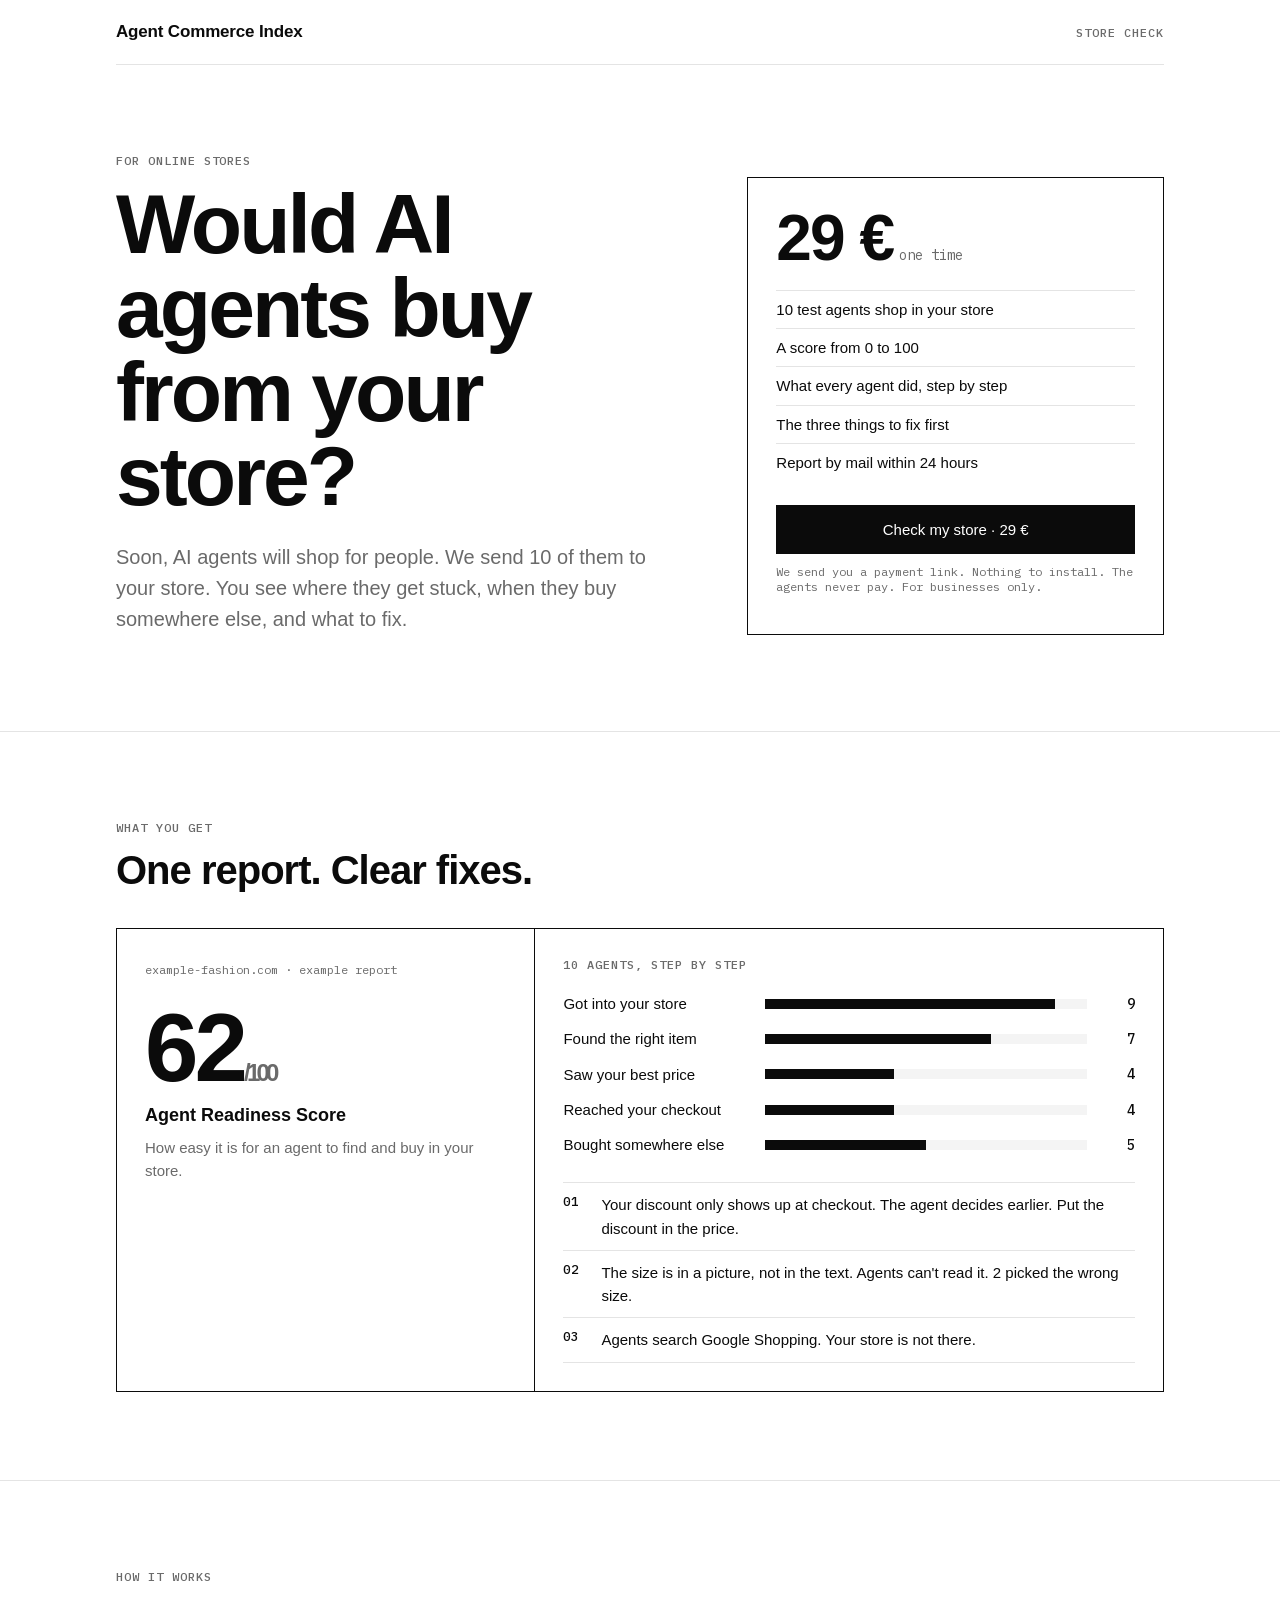
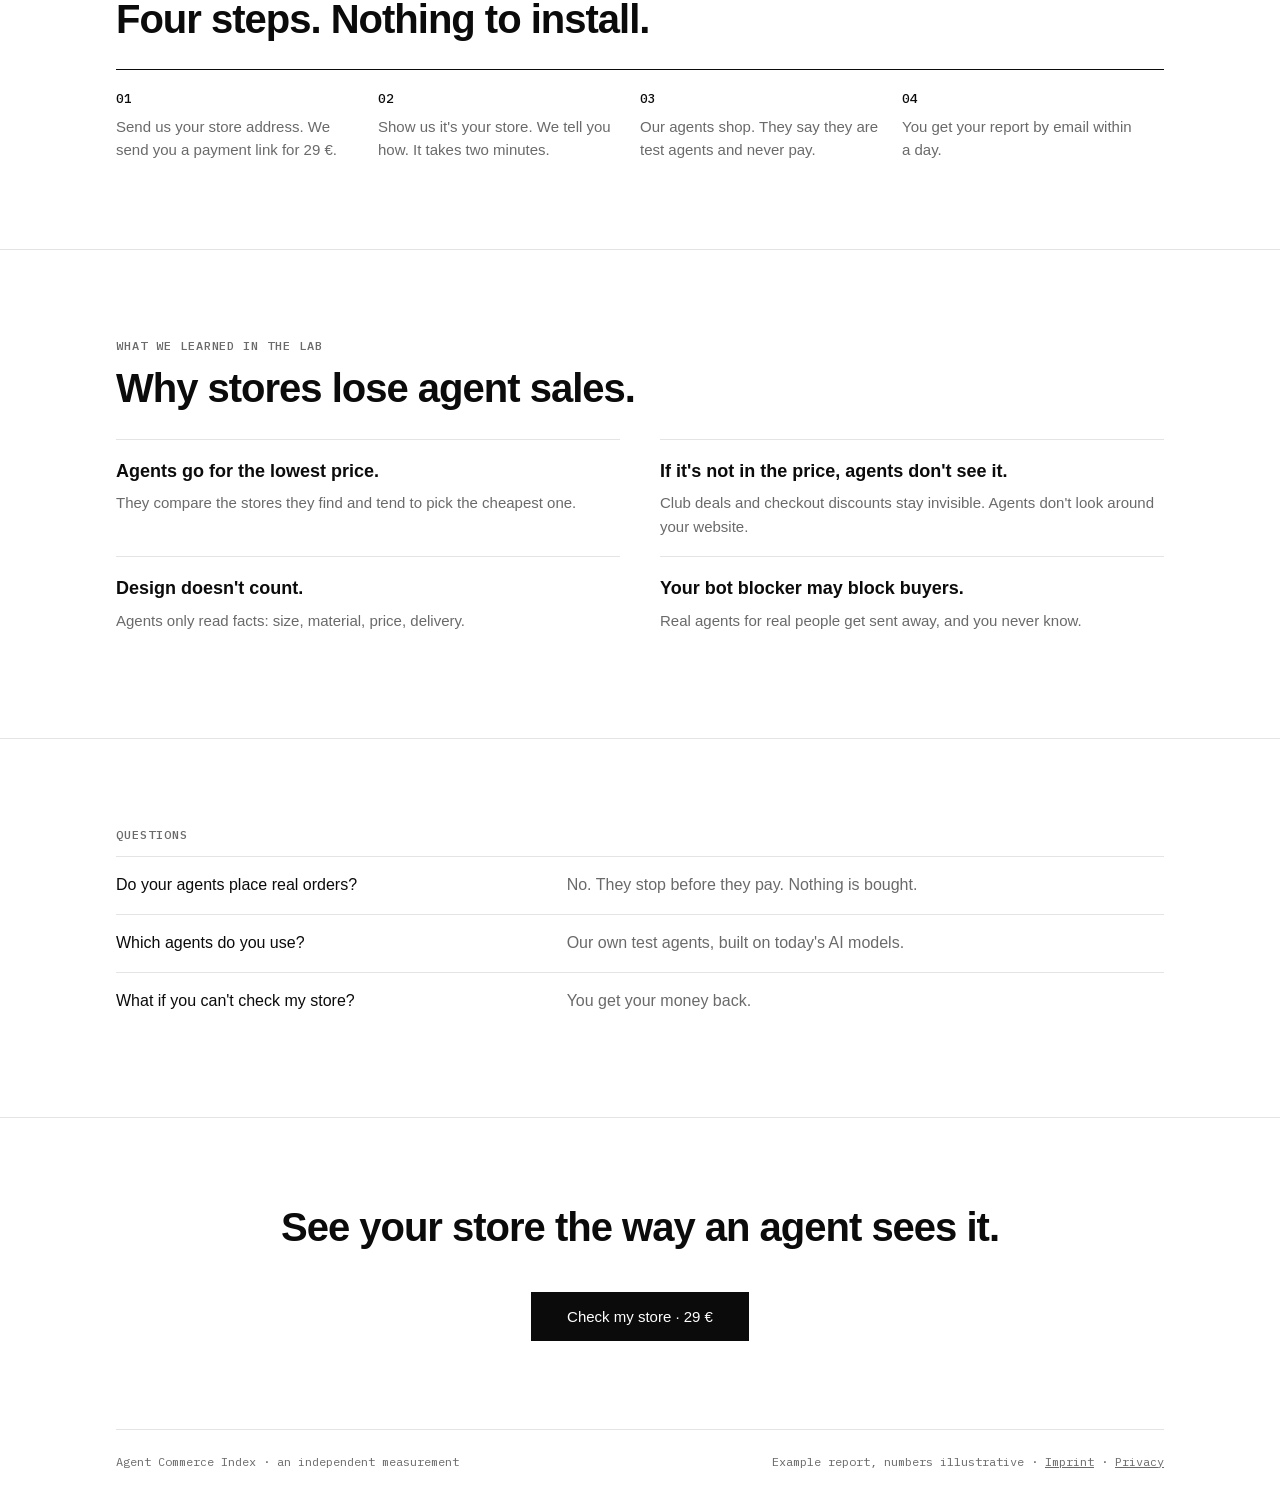
==== index.html @ 811d7307 "Store check landing page Co-Authored-By: Claude Opus 5.5 <noreply@anthropic.com>" ====
<!DOCTYPE html>
<html lang="en">
<head>
<meta charset="utf-8">
<meta name="viewport" content="width=device-width,initial-scale=1">
<title>Agent Commerce Index · Store check</title>
<style>
@font-face{font-family:"IBM Plex Mono";font-style:normal;font-weight:400;font-display:swap;src:url(fonts/ibm-plex-mono-400.woff2) format("woff2")}
@font-face{font-family:"IBM Plex Mono";font-style:normal;font-weight:500;font-display:swap;src:url(fonts/ibm-plex-mono-500.woff2) format("woff2")}
:root{--ink:#0B0B0B;--paper:#FFFFFF;--muted:#6A6A6A;--line:#E4E4E4;--soft:#F4F4F4;--sans:"Helvetica Neue",Helvetica,Arial,sans-serif;--mono:"IBM Plex Mono",ui-monospace,Menlo,monospace}
@media (prefers-color-scheme:dark){:root:not([data-theme="light"]){--ink:#F2F2F2;--paper:#0B0B0B;--muted:#9A9A9A;--line:#262626;--soft:#151515}}
:root[data-theme="dark"]{--ink:#F2F2F2;--paper:#0B0B0B;--muted:#9A9A9A;--line:#262626;--soft:#151515}
*{box-sizing:border-box}
body{margin:0;background:var(--paper);color:var(--ink);font:16px/1.55 var(--sans);-webkit-font-smoothing:antialiased}
a{color:inherit}
.wrap{max-width:1080px;margin:0 auto;padding:0 16px}
header{display:flex;justify-content:space-between;align-items:center;padding:22px 0;border-bottom:1px solid var(--line)}
.logo{font:700 17px var(--sans);letter-spacing:-.01em;text-decoration:none}
.logo span{font:400 12px var(--mono);color:var(--muted);margin-left:8px}
.label{font:500 12px var(--mono);text-transform:uppercase;letter-spacing:.08em;color:var(--muted);margin:0 0 14px}
h1{font:700 clamp(44px,7vw,84px)/1 var(--sans);letter-spacing:-.035em;margin:0 0 24px;max-width:880px}
h2{font:700 clamp(28px,4vw,40px)/1.08 var(--sans);letter-spacing:-.025em;margin:0 0 18px}
.hero{display:grid;grid-template-columns:1.4fr 1fr;gap:48px;padding:88px 0 96px;align-items:end}
.hero p.sub{font-size:20px;color:var(--muted);margin:0;max-width:560px}
.buy{border:1px solid var(--ink);padding:28px}
.buy .price{font:700 64px/1 var(--sans);letter-spacing:-.03em}
.buy .price small{font:400 14px var(--mono);color:var(--muted);letter-spacing:0;margin-left:6px}
.buy ul{list-style:none;padding:0;margin:20px 0 24px;font-size:15px}
.buy li{padding:7px 0;border-top:1px solid var(--line)}
.btn{display:block;text-align:center;background:var(--ink);color:var(--paper);padding:16px 20px;font:500 15px var(--sans);text-decoration:none}
.btn:hover{opacity:.85}
.fine{font:12px var(--mono);color:var(--muted);margin-top:10px}
section{padding:88px 0;border-top:1px solid var(--line)}
.report{display:grid;grid-template-columns:1fr 1.5fr;border:1px solid var(--ink);margin-top:36px}
.score{padding:28px;border-right:1px solid var(--ink)}
.score .u{font:12px var(--mono);color:var(--muted)}
.score .v{font:700 96px/1 var(--sans);letter-spacing:-.04em;margin:18px 0 6px}
.score .v small{font-size:24px;color:var(--muted)}
.score h3{margin:0 0 6px;font-size:18px}
.score p{margin:0;color:var(--muted);font-size:15px}
.funnel{padding:28px}
.funnel h4{font:500 12px var(--mono);text-transform:uppercase;letter-spacing:.08em;margin:0 0 14px;color:var(--muted)}
.fr{display:grid;grid-template-columns:190px 1fr 36px;gap:12px;align-items:center;padding:6px 0;font-size:15px}
.bar{height:10px;background:var(--soft)}
.bar i{display:block;height:100%;background:var(--ink)}
.fr .n{font:500 14px var(--mono);text-align:right}
.fixes{margin-top:20px;border-top:1px solid var(--line)}
.fixes div{display:grid;grid-template-columns:30px 1fr;gap:8px;padding:10px 0;border-bottom:1px solid var(--line);font-size:15px}
.fixes b{font:500 13px var(--mono)}
.steps{display:grid;grid-template-columns:repeat(4,1fr);gap:0;border-top:1px solid var(--ink);margin-top:28px}
.steps div{padding:20px 20px 0 0}
.steps b{font:500 13px var(--mono);display:block;margin-bottom:8px}
.steps p{margin:0;color:var(--muted);font-size:15px}
.learn{display:grid;grid-template-columns:1fr 1fr;gap:0 40px;margin-top:28px}
.learn div{border-top:1px solid var(--line);padding:18px 0}
.learn h3{margin:0 0 6px;font-size:18px}
.learn p{margin:0;color:var(--muted);font-size:15px}
.faq div{border-top:1px solid var(--line);padding:16px 0;display:grid;grid-template-columns:1fr 1.4fr;gap:24px}
.faq b{font-weight:500}
.faq span{color:var(--muted)}
.end{text-align:center}
.end .btn{display:inline-block;margin-top:24px;padding:16px 36px}
footer{border-top:1px solid var(--line);padding:24px 0 40px;font:12px var(--mono);color:var(--muted);display:flex;justify-content:space-between;flex-wrap:wrap;gap:12px}
@media (max-width:860px){
  .hero,.report,.learn,.faq div{grid-template-columns:1fr}
  .steps{grid-template-columns:1fr 1fr}
  .score{border-right:0;border-bottom:1px solid var(--ink)}
  .fr{grid-template-columns:120px 1fr 32px}
  .hero{padding:56px 0 64px}section{padding:64px 0}
}
</style>
</head>
<body>
<div class="wrap">
<header><a class="logo" href="#">Agent Commerce Index</a><span class="label" style="margin:0">Store check</span></header>

<div class="hero">
  <div>
    <p class="label">For online stores</p>
    <h1>Would AI agents buy from your store?</h1>
    <p class="sub">Soon, AI agents will shop for people. We send 10 of them to your store. You see where they get stuck, when they buy somewhere else, and what to fix.</p>
  </div>
  <div class="buy">
    <div class="price">29 €<small>one time</small></div>
    <ul>
      <li>10 test agents shop in your store</li>
      <li>A score from 0 to 100</li>
      <li>What every agent did, step by step</li>
      <li>The three things to fix first</li>
      <li>Report by mail within 24 hours</li>
    </ul>
    <a class="btn" href="mailto:hello@agentcommerceindex.com?subject=Store%20check%2029%20EUR&amp;body=Store%20URL%3A%20">Check my store · 29 €</a>
    <p class="fine">We send you a payment link. Nothing to install. The agents never pay. For businesses only.</p>
  </div>
</div>
</div>

<section>
<div class="wrap">
  <p class="label">What you get</p>
  <h2>One report. Clear fixes.</h2>
  <div class="report">
    <div class="score">
      <span class="u">example-fashion.com · example report</span>
      <div class="v">62<small>/100</small></div>
      <h3>Agent Readiness Score</h3>
      <p>How easy it is for an agent to find and buy in your store.</p>
    </div>
    <div class="funnel">
      <h4>10 agents, step by step</h4>
      <div class="fr"><span>Got into your store</span><span class="bar"><i style="width:90%"></i></span><span class="n">9</span></div>
      <div class="fr"><span>Found the right item</span><span class="bar"><i style="width:70%"></i></span><span class="n">7</span></div>
      <div class="fr"><span>Saw your best price</span><span class="bar"><i style="width:40%"></i></span><span class="n">4</span></div>
      <div class="fr"><span>Reached your checkout</span><span class="bar"><i style="width:40%"></i></span><span class="n">4</span></div>
      <div class="fr"><span>Bought somewhere else</span><span class="bar"><i style="width:50%"></i></span><span class="n">5</span></div>
      <div class="fixes">
        <div><b>01</b><span>Your discount only shows up at checkout. The agent decides earlier. Put the discount in the price.</span></div>
        <div><b>02</b><span>The size is in a picture, not in the text. Agents can't read it. 2 picked the wrong size.</span></div>
        <div><b>03</b><span>Agents search Google Shopping. Your store is not there.</span></div>
      </div>
    </div>
  </div>
</div>
</section>

<section>
<div class="wrap">
  <p class="label">How it works</p>
  <h2>Four steps. Nothing to install.</h2>
  <div class="steps">
    <div><b>01</b><p>Send us your store address. We send you a payment link for 29 €.</p></div>
    <div><b>02</b><p>Show us it's your store. We tell you how. It takes two minutes.</p></div>
    <div><b>03</b><p>Our agents shop. They say they are test agents and never pay.</p></div>
    <div><b>04</b><p>You get your report by email within a day.</p></div>
  </div>
</div>
</section>

<section>
<div class="wrap">
  <p class="label">What we learned in the lab</p>
  <h2>Why stores lose agent sales.</h2>
  <div class="learn">
    <div><h3>Agents go for the lowest price.</h3><p>They compare the stores they find and tend to pick the cheapest one.</p></div>
    <div><h3>If it's not in the price, agents don't see it.</h3><p>Club deals and checkout discounts stay invisible. Agents don't look around your website.</p></div>
    <div><h3>Design doesn't count.</h3><p>Agents only read facts: size, material, price, delivery.</p></div>
    <div><h3>Your bot blocker may block buyers.</h3><p>Real agents for real people get sent away, and you never know.</p></div>
  </div>
</div>
</section>

<section>
<div class="wrap faq">
  <p class="label">Questions</p>
  <div><b>Do your agents place real orders?</b><span>No. They stop before they pay. Nothing is bought.</span></div>
  <div><b>Which agents do you use?</b><span>Our own test agents, built on today's AI models.</span></div>
  <div><b>What if you can't check my store?</b><span>You get your money back.</span></div>
</div>
</section>

<section class="end">
<div class="wrap">
  <h2>See your store the way an agent sees it.</h2>
  <a class="btn" href="mailto:hello@agentcommerceindex.com?subject=Store%20check%2029%20EUR&amp;body=Store%20URL%3A%20">Check my store · 29 €</a>
</div>
</section>

<div class="wrap"><footer><span>Agent Commerce Index · an independent measurement</span><span>Example report, numbers illustrative · <a href="impressum.html">Imprint</a> · <a href="datenschutz.html">Privacy</a></span></footer></div>
</body>
</html>
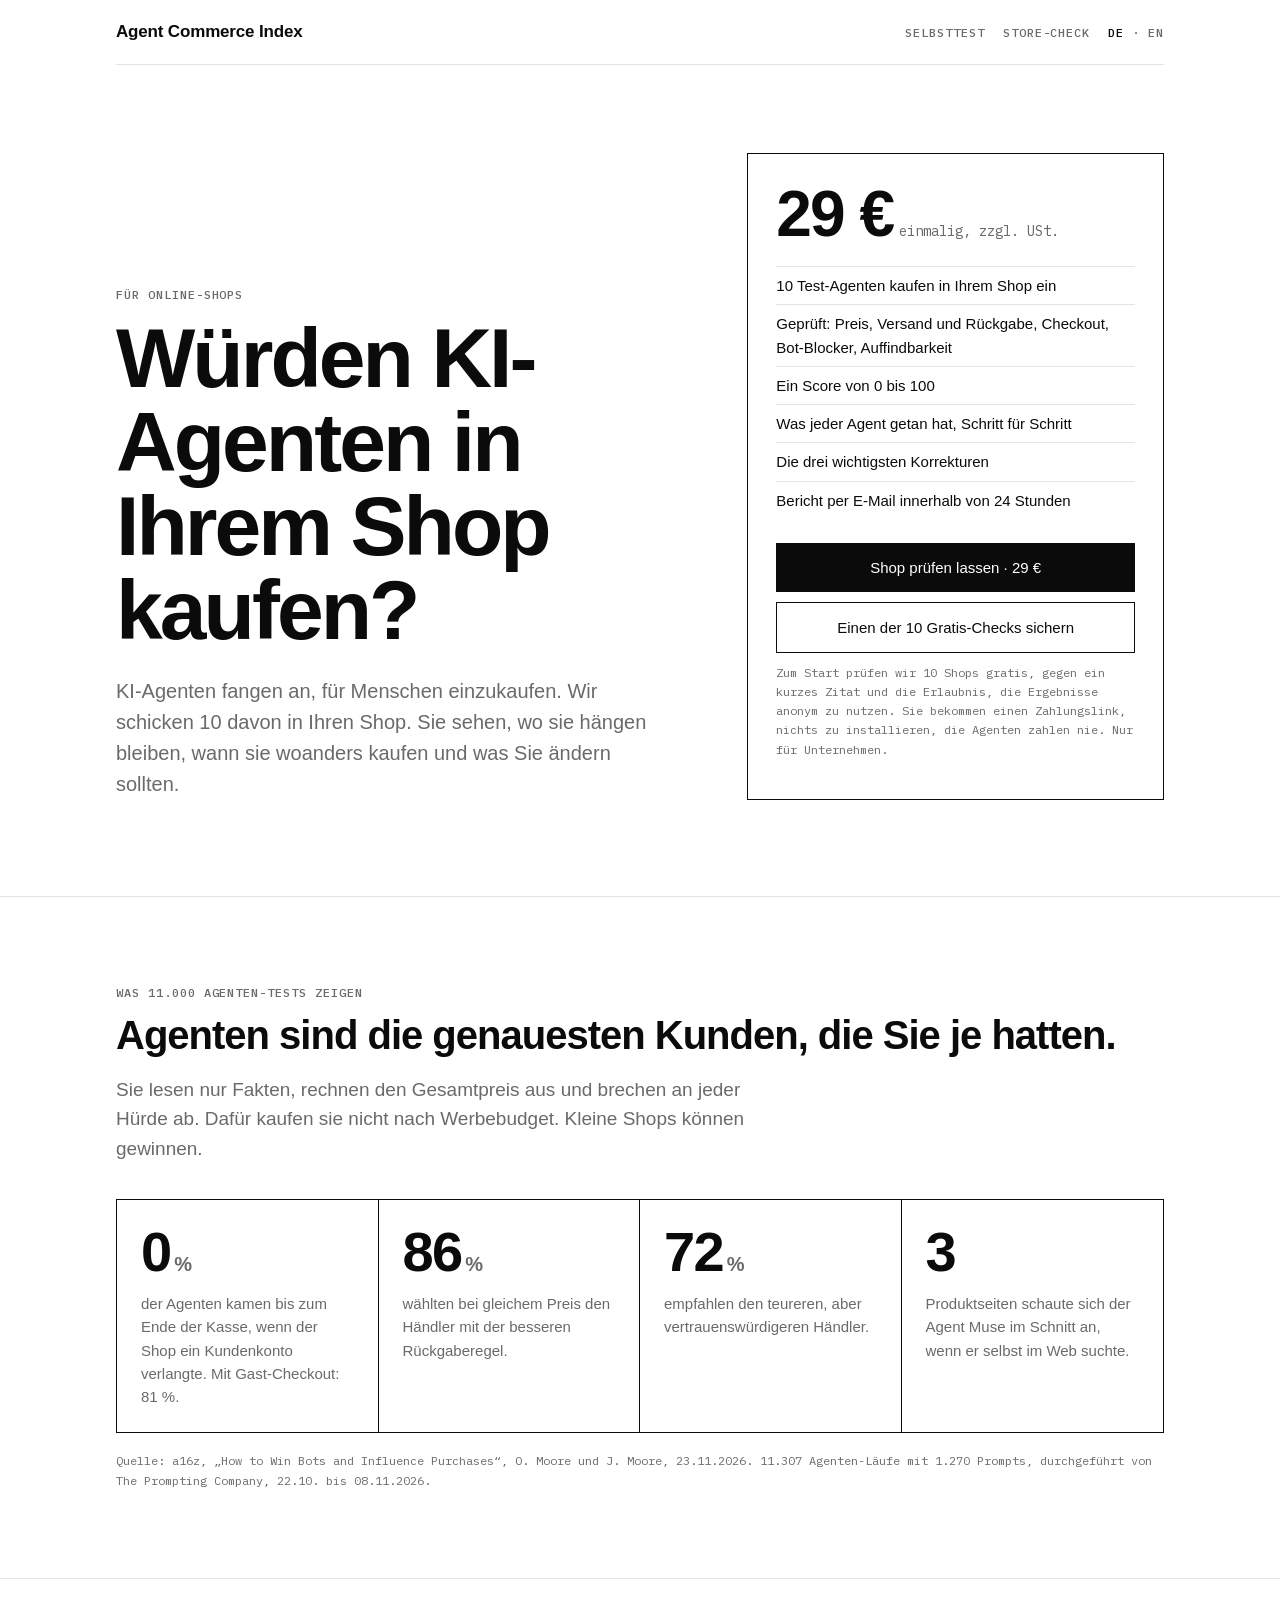
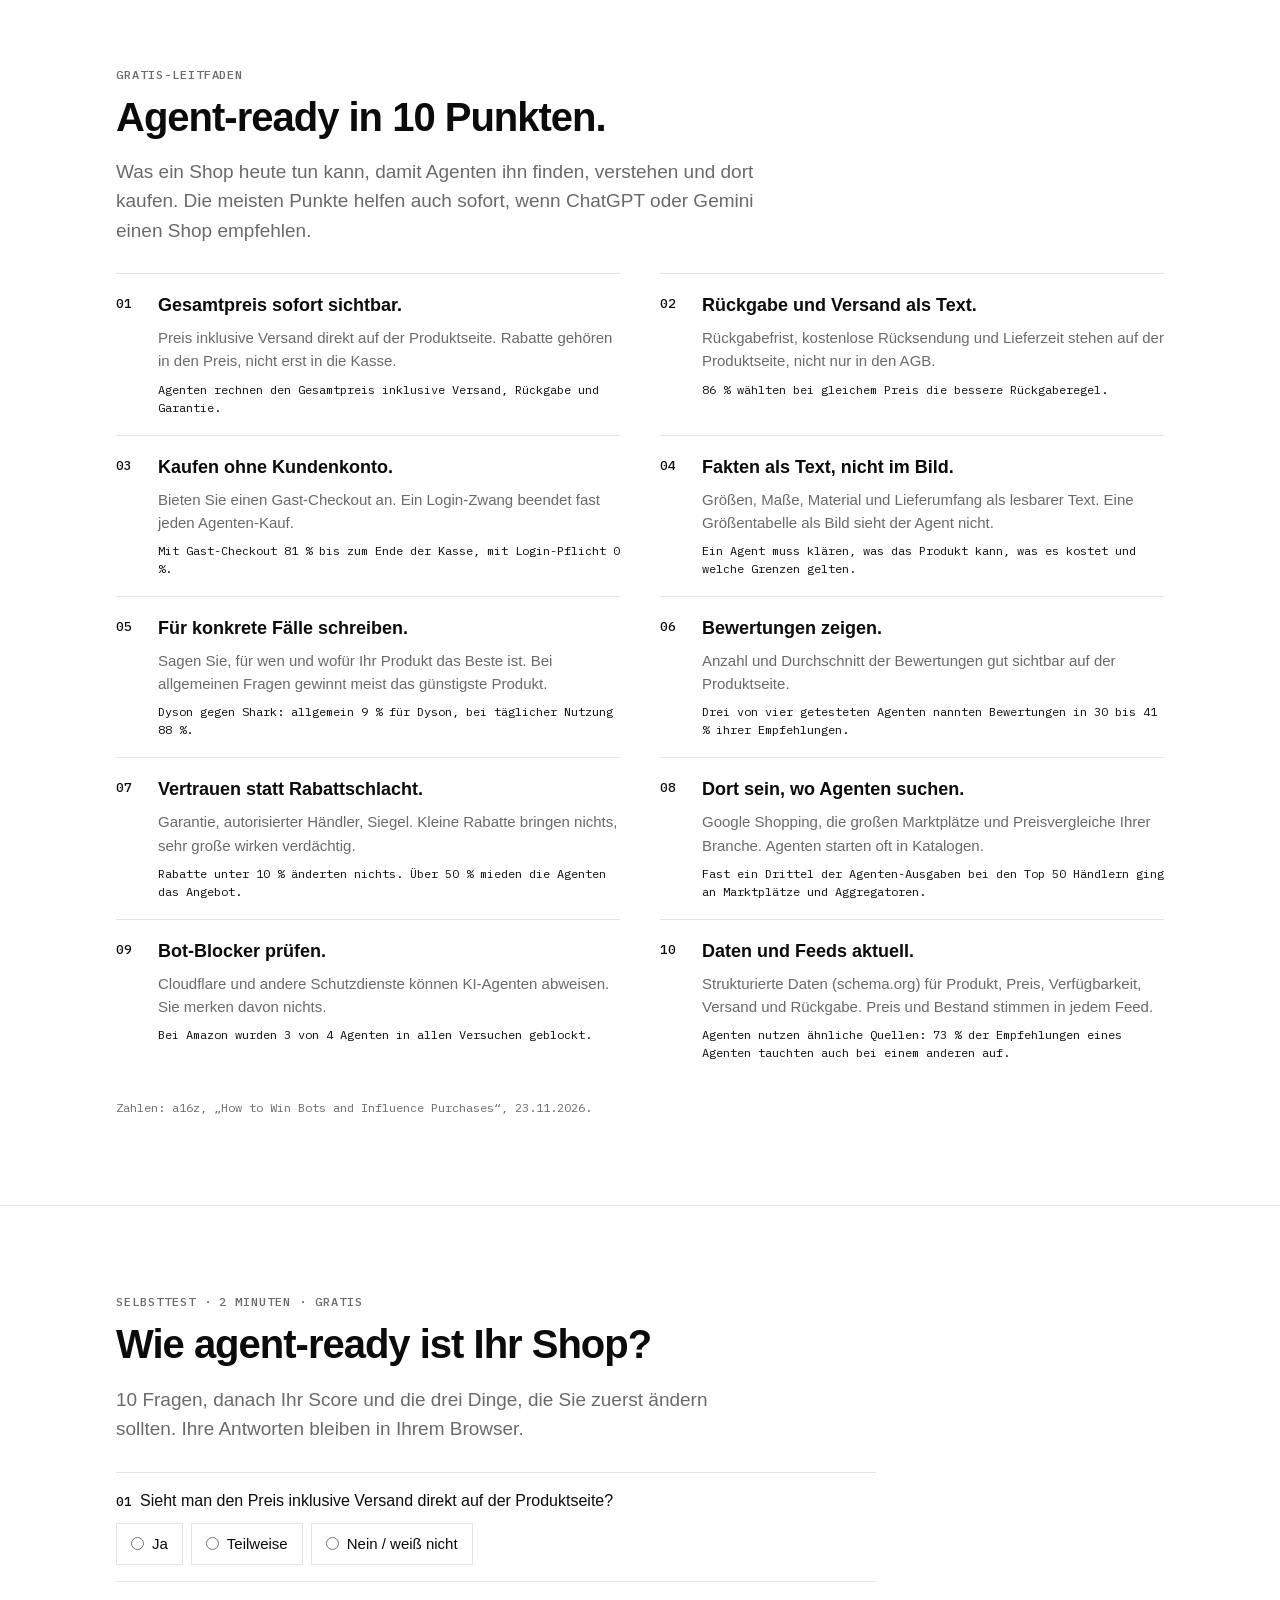
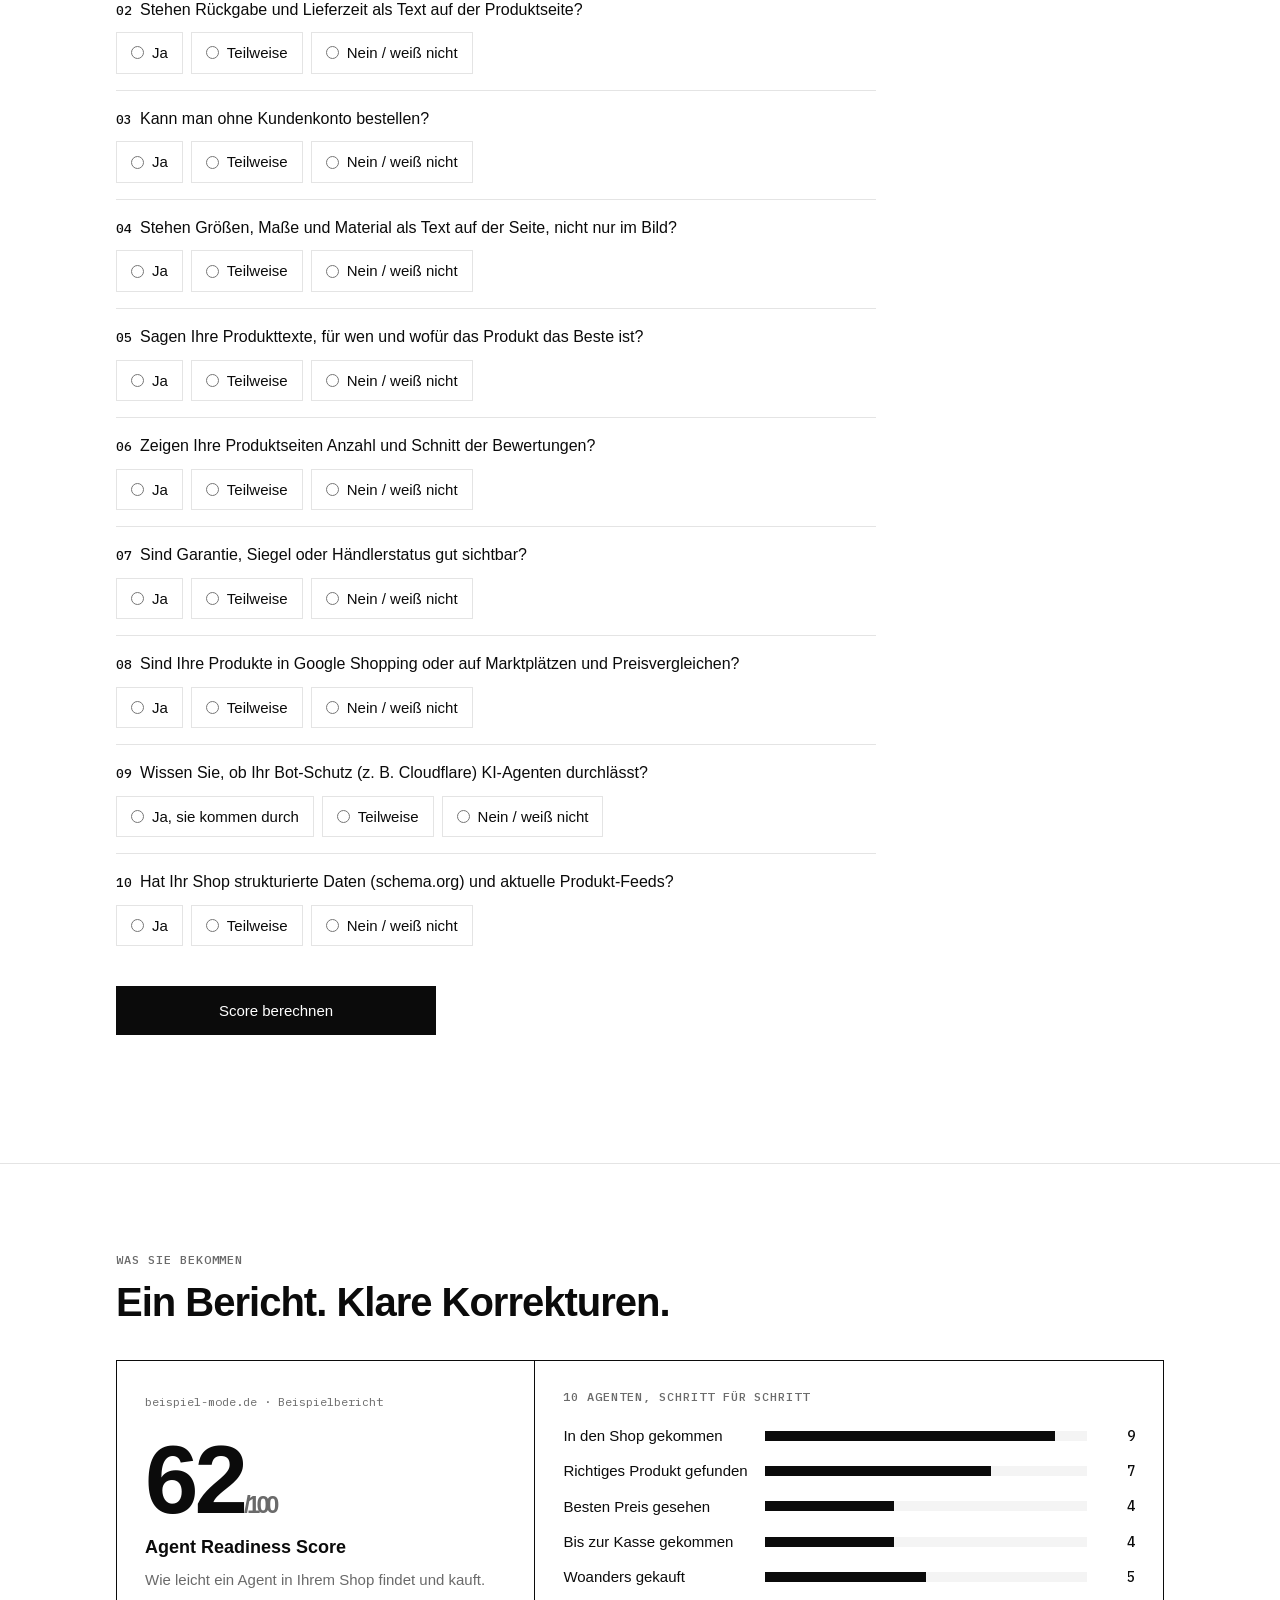
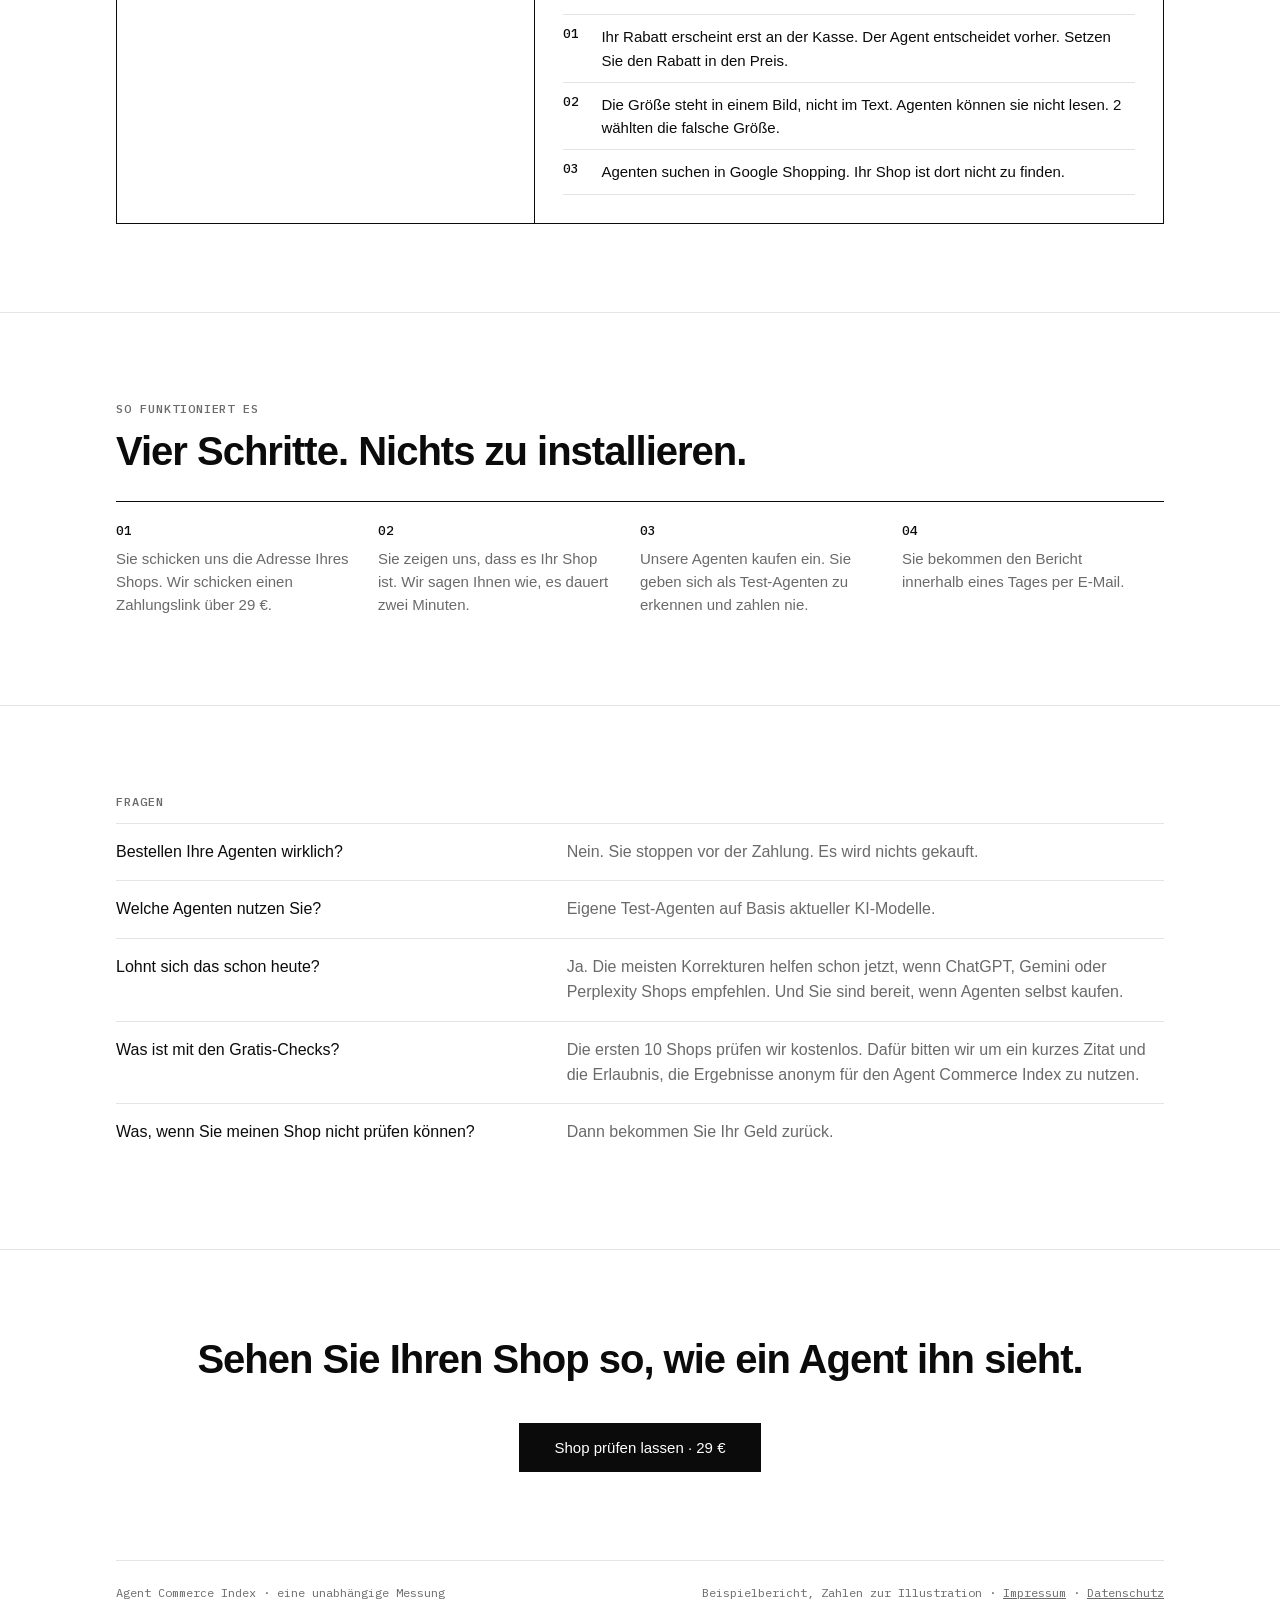
==== commit f2c3c2b9: "German main page, English under /en/, 10-step guide and self-test Co-Authored-By: Claude Opus 5.5 <n" ====
--- a/index.html
+++ b/index.html
@@ -1,122 +1,145 @@
 <!DOCTYPE html>
-<html lang="en">
+<html lang="de">
 <head>
 <meta charset="utf-8">
 <meta name="viewport" content="width=device-width,initial-scale=1">
-<title>Agent Commerce Index · Store check</title>
-<style>
-@font-face{font-family:"IBM Plex Mono";font-style:normal;font-weight:400;font-display:swap;src:url(fonts/ibm-plex-mono-400.woff2) format("woff2")}
-@font-face{font-family:"IBM Plex Mono";font-style:normal;font-weight:500;font-display:swap;src:url(fonts/ibm-plex-mono-500.woff2) format("woff2")}
-:root{--ink:#0B0B0B;--paper:#FFFFFF;--muted:#6A6A6A;--line:#E4E4E4;--soft:#F4F4F4;--sans:"Helvetica Neue",Helvetica,Arial,sans-serif;--mono:"IBM Plex Mono",ui-monospace,Menlo,monospace}
-@media (prefers-color-scheme:dark){:root:not([data-theme="light"]){--ink:#F2F2F2;--paper:#0B0B0B;--muted:#9A9A9A;--line:#262626;--soft:#151515}}
-:root[data-theme="dark"]{--ink:#F2F2F2;--paper:#0B0B0B;--muted:#9A9A9A;--line:#262626;--soft:#151515}
-*{box-sizing:border-box}
-body{margin:0;background:var(--paper);color:var(--ink);font:16px/1.55 var(--sans);-webkit-font-smoothing:antialiased}
-a{color:inherit}
-.wrap{max-width:1080px;margin:0 auto;padding:0 16px}
-header{display:flex;justify-content:space-between;align-items:center;padding:22px 0;border-bottom:1px solid var(--line)}
-.logo{font:700 17px var(--sans);letter-spacing:-.01em;text-decoration:none}
-.logo span{font:400 12px var(--mono);color:var(--muted);margin-left:8px}
-.label{font:500 12px var(--mono);text-transform:uppercase;letter-spacing:.08em;color:var(--muted);margin:0 0 14px}
-h1{font:700 clamp(44px,7vw,84px)/1 var(--sans);letter-spacing:-.035em;margin:0 0 24px;max-width:880px}
-h2{font:700 clamp(28px,4vw,40px)/1.08 var(--sans);letter-spacing:-.025em;margin:0 0 18px}
-.hero{display:grid;grid-template-columns:1.4fr 1fr;gap:48px;padding:88px 0 96px;align-items:end}
-.hero p.sub{font-size:20px;color:var(--muted);margin:0;max-width:560px}
-.buy{border:1px solid var(--ink);padding:28px}
-.buy .price{font:700 64px/1 var(--sans);letter-spacing:-.03em}
-.buy .price small{font:400 14px var(--mono);color:var(--muted);letter-spacing:0;margin-left:6px}
-.buy ul{list-style:none;padding:0;margin:20px 0 24px;font-size:15px}
-.buy li{padding:7px 0;border-top:1px solid var(--line)}
-.btn{display:block;text-align:center;background:var(--ink);color:var(--paper);padding:16px 20px;font:500 15px var(--sans);text-decoration:none}
-.btn:hover{opacity:.85}
-.fine{font:12px var(--mono);color:var(--muted);margin-top:10px}
-section{padding:88px 0;border-top:1px solid var(--line)}
-.report{display:grid;grid-template-columns:1fr 1.5fr;border:1px solid var(--ink);margin-top:36px}
-.score{padding:28px;border-right:1px solid var(--ink)}
-.score .u{font:12px var(--mono);color:var(--muted)}
-.score .v{font:700 96px/1 var(--sans);letter-spacing:-.04em;margin:18px 0 6px}
-.score .v small{font-size:24px;color:var(--muted)}
-.score h3{margin:0 0 6px;font-size:18px}
-.score p{margin:0;color:var(--muted);font-size:15px}
-.funnel{padding:28px}
-.funnel h4{font:500 12px var(--mono);text-transform:uppercase;letter-spacing:.08em;margin:0 0 14px;color:var(--muted)}
-.fr{display:grid;grid-template-columns:190px 1fr 36px;gap:12px;align-items:center;padding:6px 0;font-size:15px}
-.bar{height:10px;background:var(--soft)}
-.bar i{display:block;height:100%;background:var(--ink)}
-.fr .n{font:500 14px var(--mono);text-align:right}
-.fixes{margin-top:20px;border-top:1px solid var(--line)}
-.fixes div{display:grid;grid-template-columns:30px 1fr;gap:8px;padding:10px 0;border-bottom:1px solid var(--line);font-size:15px}
-.fixes b{font:500 13px var(--mono)}
-.steps{display:grid;grid-template-columns:repeat(4,1fr);gap:0;border-top:1px solid var(--ink);margin-top:28px}
-.steps div{padding:20px 20px 0 0}
-.steps b{font:500 13px var(--mono);display:block;margin-bottom:8px}
-.steps p{margin:0;color:var(--muted);font-size:15px}
-.learn{display:grid;grid-template-columns:1fr 1fr;gap:0 40px;margin-top:28px}
-.learn div{border-top:1px solid var(--line);padding:18px 0}
-.learn h3{margin:0 0 6px;font-size:18px}
-.learn p{margin:0;color:var(--muted);font-size:15px}
-.faq div{border-top:1px solid var(--line);padding:16px 0;display:grid;grid-template-columns:1fr 1.4fr;gap:24px}
-.faq b{font-weight:500}
-.faq span{color:var(--muted)}
-.end{text-align:center}
-.end .btn{display:inline-block;margin-top:24px;padding:16px 36px}
-footer{border-top:1px solid var(--line);padding:24px 0 40px;font:12px var(--mono);color:var(--muted);display:flex;justify-content:space-between;flex-wrap:wrap;gap:12px}
-@media (max-width:860px){
-  .hero,.report,.learn,.faq div{grid-template-columns:1fr}
-  .steps{grid-template-columns:1fr 1fr}
-  .score{border-right:0;border-bottom:1px solid var(--ink)}
-  .fr{grid-template-columns:120px 1fr 32px}
-  .hero{padding:56px 0 64px}section{padding:64px 0}
-}
-</style>
+<title>Agent Commerce Index · Store-Check für Online-Shops</title>
+<meta name="description" content="Würden KI-Agenten in Ihrem Shop kaufen? Gratis-Selbsttest, 10 Punkte für agent-ready Shops und der Store-Check mit 10 Test-Agenten.">
+<link rel="canonical" href="https://agentcommerceindex.com/">
+<link rel="alternate" hreflang="de" href="https://agentcommerceindex.com/">
+<link rel="alternate" hreflang="en" href="https://agentcommerceindex.com/en/">
+<link rel="alternate" hreflang="x-default" href="https://agentcommerceindex.com/en/">
+<link rel="stylesheet" href="assets/style.css">
 </head>
 <body>
 <div class="wrap">
-<header><a class="logo" href="#">Agent Commerce Index</a><span class="label" style="margin:0">Store check</span></header>
+<header>
+  <a class="logo" href="./">Agent Commerce Index</a>
+  <nav class="nav label" style="margin:0"><a class="sec" href="#selbsttest">Selbsttest</a><a class="sec" href="#check">Store-Check</a><span><a href="./" aria-current="page">DE</a> · <a href="en/" hreflang="en" lang="en">EN</a></span></nav>
+</header>
 
-<div class="hero">
+<div class="hero" id="check">
   <div>
-    <p class="label">For online stores</p>
-    <h1>Would AI agents buy from your store?</h1>
-    <p class="sub">Soon, AI agents will shop for people. We send 10 of them to your store. You see where they get stuck, when they buy somewhere else, and what to fix.</p>
+    <p class="label">Für Online-Shops</p>
+    <h1>Würden KI-Agenten in Ihrem Shop kaufen?</h1>
+    <p class="sub">KI-Agenten fangen an, für Menschen einzukaufen. Wir schicken 10 davon in Ihren Shop. Sie sehen, wo sie hängen bleiben, wann sie woanders kaufen und was Sie ändern sollten.</p>
   </div>
   <div class="buy">
-    <div class="price">29 €<small>one time</small></div>
+    <div class="price">29 €<small>einmalig, zzgl. USt.</small></div>
     <ul>
-      <li>10 test agents shop in your store</li>
-      <li>A score from 0 to 100</li>
-      <li>What every agent did, step by step</li>
-      <li>The three things to fix first</li>
-      <li>Report by mail within 24 hours</li>
+      <li>10 Test-Agenten kaufen in Ihrem Shop ein</li>
+      <li>Geprüft: Preis, Versand und Rückgabe, Checkout, Bot-Blocker, Auffindbarkeit</li>
+      <li>Ein Score von 0 bis 100</li>
+      <li>Was jeder Agent getan hat, Schritt für Schritt</li>
+      <li>Die drei wichtigsten Korrekturen</li>
+      <li>Bericht per E-Mail innerhalb von 24 Stunden</li>
     </ul>
-    <a class="btn" href="mailto:hello@agentcommerceindex.com?subject=Store%20check%2029%20EUR&amp;body=Store%20URL%3A%20">Check my store · 29 €</a>
-    <p class="fine">We send you a payment link. Nothing to install. The agents never pay. For businesses only.</p>
+    <a class="btn" href="mailto:hello@agentcommerceindex.com?subject=Store-Check%2029%20EUR&amp;body=Shop-URL%3A%20">Shop prüfen lassen · 29 €</a>
+    <a class="btn ghost" href="mailto:hello@agentcommerceindex.com?subject=Gratis-Store-Check%20(Launch)&amp;body=Shop-URL%3A%20">Einen der 10 Gratis-Checks sichern</a>
+    <p class="fine">Zum Start prüfen wir 10 Shops gratis, gegen ein kurzes Zitat und die Erlaubnis, die Ergebnisse anonym zu nutzen. Sie bekommen einen Zahlungslink, nichts zu installieren, die Agenten zahlen nie. Nur für Unternehmen.</p>
   </div>
 </div>
 </div>
 
 <section>
 <div class="wrap">
-  <p class="label">What you get</p>
-  <h2>One report. Clear fixes.</h2>
+  <p class="label">Was 11.000 Agenten-Tests zeigen</p>
+  <h2>Agenten sind die genauesten Kunden, die Sie je hatten.</h2>
+  <p class="lead">Sie lesen nur Fakten, rechnen den Gesamtpreis aus und brechen an jeder Hürde ab. Dafür kaufen sie nicht nach Werbebudget. Kleine Shops können gewinnen.</p>
+  <div class="stats">
+    <div><div class="v">0<small> %</small></div><p>der Agenten kamen bis zum Ende der Kasse, wenn der Shop ein Kundenkonto verlangte. Mit Gast-Checkout: 81 %.</p></div>
+    <div><div class="v">86<small> %</small></div><p>wählten bei gleichem Preis den Händler mit der besseren Rückgaberegel.</p></div>
+    <div><div class="v">72<small> %</small></div><p>empfahlen den teureren, aber vertrauenswürdigeren Händler.</p></div>
+    <div><div class="v">3</div><p>Produktseiten schaute sich der Agent Muse im Schnitt an, wenn er selbst im Web suchte.</p></div>
+  </div>
+  <p class="src">Quelle: a16z, „How to Win Bots and Influence Purchases“, O. Moore und J. Moore, 23.11.2026. 11.307 Agenten-Läufe mit 1.270 Prompts, durchgeführt von The Prompting Company, 22.10. bis 08.11.2026.</p>
+</div>
+</section>
+
+<section>
+<div class="wrap">
+  <p class="label">Gratis-Leitfaden</p>
+  <h2>Agent-ready in 10 Punkten.</h2>
+  <p class="lead">Was ein Shop heute tun kann, damit Agenten ihn finden, verstehen und dort kaufen. Die meisten Punkte helfen auch sofort, wenn ChatGPT oder Gemini einen Shop empfehlen.</p>
+  <ol class="ten">
+    <li><b>01</b><div><h3>Gesamtpreis sofort sichtbar.</h3><p>Preis inklusive Versand direkt auf der Produktseite. Rabatte gehören in den Preis, nicht erst in die Kasse.</p><span class="why">Agenten rechnen den Gesamtpreis inklusive Versand, Rückgabe und Garantie.</span></div></li>
+    <li><b>02</b><div><h3>Rückgabe und Versand als Text.</h3><p>Rückgabefrist, kostenlose Rücksendung und Lieferzeit stehen auf der Produktseite, nicht nur in den AGB.</p><span class="why">86 % wählten bei gleichem Preis die bessere Rückgaberegel.</span></div></li>
+    <li><b>03</b><div><h3>Kaufen ohne Kundenkonto.</h3><p>Bieten Sie einen Gast-Checkout an. Ein Login-Zwang beendet fast jeden Agenten-Kauf.</p><span class="why">Mit Gast-Checkout 81 % bis zum Ende der Kasse, mit Login-Pflicht 0 %.</span></div></li>
+    <li><b>04</b><div><h3>Fakten als Text, nicht im Bild.</h3><p>Größen, Maße, Material und Lieferumfang als lesbarer Text. Eine Größentabelle als Bild sieht der Agent nicht.</p><span class="why">Ein Agent muss klären, was das Produkt kann, was es kostet und welche Grenzen gelten.</span></div></li>
+    <li><b>05</b><div><h3>Für konkrete Fälle schreiben.</h3><p>Sagen Sie, für wen und wofür Ihr Produkt das Beste ist. Bei allgemeinen Fragen gewinnt meist das günstigste Produkt.</p><span class="why">Dyson gegen Shark: allgemein 9 % für Dyson, bei täglicher Nutzung 88 %.</span></div></li>
+    <li><b>06</b><div><h3>Bewertungen zeigen.</h3><p>Anzahl und Durchschnitt der Bewertungen gut sichtbar auf der Produktseite.</p><span class="why">Drei von vier getesteten Agenten nannten Bewertungen in 30 bis 41 % ihrer Empfehlungen.</span></div></li>
+    <li><b>07</b><div><h3>Vertrauen statt Rabattschlacht.</h3><p>Garantie, autorisierter Händler, Siegel. Kleine Rabatte bringen nichts, sehr große wirken verdächtig.</p><span class="why">Rabatte unter 10 % änderten nichts. Über 50 % mieden die Agenten das Angebot.</span></div></li>
+    <li><b>08</b><div><h3>Dort sein, wo Agenten suchen.</h3><p>Google Shopping, die großen Marktplätze und Preisvergleiche Ihrer Branche. Agenten starten oft in Katalogen.</p><span class="why">Fast ein Drittel der Agenten-Ausgaben bei den Top 50 Händlern ging an Marktplätze und Aggregatoren.</span></div></li>
+    <li><b>09</b><div><h3>Bot-Blocker prüfen.</h3><p>Cloudflare und andere Schutzdienste können KI-Agenten abweisen. Sie merken davon nichts.</p><span class="why">Bei Amazon wurden 3 von 4 Agenten in allen Versuchen geblockt.</span></div></li>
+    <li><b>10</b><div><h3>Daten und Feeds aktuell.</h3><p>Strukturierte Daten (schema.org) für Produkt, Preis, Verfügbarkeit, Versand und Rückgabe. Preis und Bestand stimmen in jedem Feed.</p><span class="why">Agenten nutzen ähnliche Quellen: 73 % der Empfehlungen eines Agenten tauchten auch bei einem anderen auf.</span></div></li>
+  </ol>
+  <p class="src">Zahlen: a16z, „How to Win Bots and Influence Purchases“, 23.11.2026.</p>
+</div>
+</section>
+
+<section id="selbsttest">
+<div class="wrap">
+  <p class="label">Selbsttest · 2 Minuten · gratis</p>
+  <h2>Wie agent-ready ist Ihr Shop?</h2>
+  <p class="lead">10 Fragen, danach Ihr Score und die drei Dinge, die Sie zuerst ändern sollten. Ihre Antworten bleiben in Ihrem Browser.</p>
+  <form id="quiz" class="quiz" novalidate
+    data-missing="Noch {n} Frage(n) offen."
+    data-high="Gute Basis. Ob Agenten wirklich bei Ihnen kaufen, zeigt nur ein echter Test."
+    data-mid="Agenten finden Sie, verlieren aber unterwegs den Faden. Mit wenigen Korrekturen holen Sie viel heraus."
+    data-low="Agenten haben es bei Ihnen gerade schwer. Die gute Nachricht: Die wichtigsten Korrekturen sind meist schnell gemacht."
+    data-none="Nichts Offensichtliches. Jetzt lohnt sich der echte Test mit Agenten.">
+    <fieldset data-fix="Gesamtpreis inklusive Versand direkt auf die Produktseite, Rabatte in den Preis."><legend><b>01</b>Sieht man den Preis inklusive Versand direkt auf der Produktseite?</legend><div class="opts"><label><input type="radio" name="q1" value="2">Ja</label><label><input type="radio" name="q1" value="1">Teilweise</label><label><input type="radio" name="q1" value="0">Nein / weiß nicht</label></div></fieldset>
+    <fieldset data-fix="Rückgabefrist, Rücksendekosten und Lieferzeit als Text auf die Produktseite."><legend><b>02</b>Stehen Rückgabe und Lieferzeit als Text auf der Produktseite?</legend><div class="opts"><label><input type="radio" name="q2" value="2">Ja</label><label><input type="radio" name="q2" value="1">Teilweise</label><label><input type="radio" name="q2" value="0">Nein / weiß nicht</label></div></fieldset>
+    <fieldset data-fix="Gast-Checkout einführen. Mit Login-Pflicht kommt kein Agent durch die Kasse."><legend><b>03</b>Kann man ohne Kundenkonto bestellen?</legend><div class="opts"><label><input type="radio" name="q3" value="2">Ja</label><label><input type="radio" name="q3" value="1">Teilweise</label><label><input type="radio" name="q3" value="0">Nein / weiß nicht</label></div></fieldset>
+    <fieldset data-fix="Größen, Maße und Material als Text statt im Bild."><legend><b>04</b>Stehen Größen, Maße und Material als Text auf der Seite, nicht nur im Bild?</legend><div class="opts"><label><input type="radio" name="q4" value="2">Ja</label><label><input type="radio" name="q4" value="1">Teilweise</label><label><input type="radio" name="q4" value="0">Nein / weiß nicht</label></div></fieldset>
+    <fieldset data-fix="Produkttexte für konkrete Anwendungsfälle und Zielgruppen schreiben."><legend><b>05</b>Sagen Ihre Produkttexte, für wen und wofür das Produkt das Beste ist?</legend><div class="opts"><label><input type="radio" name="q5" value="2">Ja</label><label><input type="radio" name="q5" value="1">Teilweise</label><label><input type="radio" name="q5" value="0">Nein / weiß nicht</label></div></fieldset>
+    <fieldset data-fix="Anzahl und Schnitt der Bewertungen sichtbar auf die Produktseite."><legend><b>06</b>Zeigen Ihre Produktseiten Anzahl und Schnitt der Bewertungen?</legend><div class="opts"><label><input type="radio" name="q6" value="2">Ja</label><label><input type="radio" name="q6" value="1">Teilweise</label><label><input type="radio" name="q6" value="0">Nein / weiß nicht</label></div></fieldset>
+    <fieldset data-fix="Vertrauen sichtbar machen: Garantie, Siegel, autorisierter Händler."><legend><b>07</b>Sind Garantie, Siegel oder Händlerstatus gut sichtbar?</legend><div class="opts"><label><input type="radio" name="q7" value="2">Ja</label><label><input type="radio" name="q7" value="1">Teilweise</label><label><input type="radio" name="q7" value="0">Nein / weiß nicht</label></div></fieldset>
+    <fieldset data-fix="In Google Shopping und die wichtigsten Marktplätze und Preisvergleiche Ihrer Branche."><legend><b>08</b>Sind Ihre Produkte in Google Shopping oder auf Marktplätzen und Preisvergleichen?</legend><div class="opts"><label><input type="radio" name="q8" value="2">Ja</label><label><input type="radio" name="q8" value="1">Teilweise</label><label><input type="radio" name="q8" value="0">Nein / weiß nicht</label></div></fieldset>
+    <fieldset data-fix="Bot-Blocker prüfen: Werden KI-Agenten abgewiesen?"><legend><b>09</b>Wissen Sie, ob Ihr Bot-Schutz (z. B. Cloudflare) KI-Agenten durchlässt?</legend><div class="opts"><label><input type="radio" name="q9" value="2">Ja, sie kommen durch</label><label><input type="radio" name="q9" value="1">Teilweise</label><label><input type="radio" name="q9" value="0">Nein / weiß nicht</label></div></fieldset>
+    <fieldset data-fix="Strukturierte Daten (schema.org) einbauen und Feeds aktuell halten."><legend><b>10</b>Hat Ihr Shop strukturierte Daten (schema.org) und aktuelle Produkt-Feeds?</legend><div class="opts"><label><input type="radio" name="q10" value="2">Ja</label><label><input type="radio" name="q10" value="1">Teilweise</label><label><input type="radio" name="q10" value="0">Nein / weiß nicht</label></div></fieldset>
+    <button class="btn" type="submit">Score berechnen</button>
+    <p class="hint" aria-live="polite"></p>
+  </form>
+  <div id="quiz-result" class="result" hidden>
+    <div class="score">
+      <span class="u">Ihr Selbsttest</span>
+      <div class="v" data-out="score">0<small>/100</small></div>
+      <h3>Agent Readiness Score</h3>
+      <p data-out="verdict"></p>
+    </div>
+    <div class="fixes">
+      <h4 class="label">Zuerst ändern</h4>
+      <ol data-out="fixes"></ol>
+      <a class="btn" href="mailto:hello@agentcommerceindex.com?subject=Store-Check%20nach%20Selbsttest&amp;body=Shop-URL%3A%20">Mit echten Agenten testen · 29 €</a>
+      <p class="fine">Der Selbsttest beruht auf Ihren Angaben. Der Store-Check zeigt, was Agenten tatsächlich tun.</p>
+    </div>
+  </div>
+</div>
+</section>
+
+<section>
+<div class="wrap">
+  <p class="label">Was Sie bekommen</p>
+  <h2>Ein Bericht. Klare Korrekturen.</h2>
   <div class="report">
     <div class="score">
-      <span class="u">example-fashion.com · example report</span>
+      <span class="u">beispiel-mode.de · Beispielbericht</span>
       <div class="v">62<small>/100</small></div>
       <h3>Agent Readiness Score</h3>
-      <p>How easy it is for an agent to find and buy in your store.</p>
+      <p>Wie leicht ein Agent in Ihrem Shop findet und kauft.</p>
     </div>
     <div class="funnel">
-      <h4>10 agents, step by step</h4>
-      <div class="fr"><span>Got into your store</span><span class="bar"><i style="width:90%"></i></span><span class="n">9</span></div>
-      <div class="fr"><span>Found the right item</span><span class="bar"><i style="width:70%"></i></span><span class="n">7</span></div>
-      <div class="fr"><span>Saw your best price</span><span class="bar"><i style="width:40%"></i></span><span class="n">4</span></div>
-      <div class="fr"><span>Reached your checkout</span><span class="bar"><i style="width:40%"></i></span><span class="n">4</span></div>
-      <div class="fr"><span>Bought somewhere else</span><span class="bar"><i style="width:50%"></i></span><span class="n">5</span></div>
-      <div class="fixes">
-        <div><b>01</b><span>Your discount only shows up at checkout. The agent decides earlier. Put the discount in the price.</span></div>
-        <div><b>02</b><span>The size is in a picture, not in the text. Agents can't read it. 2 picked the wrong size.</span></div>
-        <div><b>03</b><span>Agents search Google Shopping. Your store is not there.</span></div>
+      <h4>10 Agenten, Schritt für Schritt</h4>
+      <div class="fr"><span>In den Shop gekommen</span><span class="bar"><i style="width:90%"></i></span><span class="n">9</span></div>
+      <div class="fr"><span>Richtiges Produkt gefunden</span><span class="bar"><i style="width:70%"></i></span><span class="n">7</span></div>
+      <div class="fr"><span>Besten Preis gesehen</span><span class="bar"><i style="width:40%"></i></span><span class="n">4</span></div>
+      <div class="fr"><span>Bis zur Kasse gekommen</span><span class="bar"><i style="width:40%"></i></span><span class="n">4</span></div>
+      <div class="fr"><span>Woanders gekauft</span><span class="bar"><i style="width:50%"></i></span><span class="n">5</span></div>
+      <div class="fixlist">
+        <div><b>01</b><span>Ihr Rabatt erscheint erst an der Kasse. Der Agent entscheidet vorher. Setzen Sie den Rabatt in den Preis.</span></div>
+        <div><b>02</b><span>Die Größe steht in einem Bild, nicht im Text. Agenten können sie nicht lesen. 2 wählten die falsche Größe.</span></div>
+        <div><b>03</b><span>Agenten suchen in Google Shopping. Ihr Shop ist dort nicht zu finden.</span></div>
       </div>
     </div>
   </div>
@@ -125,46 +148,36 @@
 
 <section>
 <div class="wrap">
-  <p class="label">How it works</p>
-  <h2>Four steps. Nothing to install.</h2>
+  <p class="label">So funktioniert es</p>
+  <h2>Vier Schritte. Nichts zu installieren.</h2>
   <div class="steps">
-    <div><b>01</b><p>Send us your store address. We send you a payment link for 29 €.</p></div>
-    <div><b>02</b><p>Show us it's your store. We tell you how. It takes two minutes.</p></div>
-    <div><b>03</b><p>Our agents shop. They say they are test agents and never pay.</p></div>
-    <div><b>04</b><p>You get your report by email within a day.</p></div>
-  </div>
-</div>
-</section>
-
-<section>
-<div class="wrap">
-  <p class="label">What we learned in the lab</p>
-  <h2>Why stores lose agent sales.</h2>
-  <div class="learn">
-    <div><h3>Agents go for the lowest price.</h3><p>They compare the stores they find and tend to pick the cheapest one.</p></div>
-    <div><h3>If it's not in the price, agents don't see it.</h3><p>Club deals and checkout discounts stay invisible. Agents don't look around your website.</p></div>
-    <div><h3>Design doesn't count.</h3><p>Agents only read facts: size, material, price, delivery.</p></div>
-    <div><h3>Your bot blocker may block buyers.</h3><p>Real agents for real people get sent away, and you never know.</p></div>
+    <div><b>01</b><p>Sie schicken uns die Adresse Ihres Shops. Wir schicken einen Zahlungslink über 29 €.</p></div>
+    <div><b>02</b><p>Sie zeigen uns, dass es Ihr Shop ist. Wir sagen Ihnen wie, es dauert zwei Minuten.</p></div>
+    <div><b>03</b><p>Unsere Agenten kaufen ein. Sie geben sich als Test-Agenten zu erkennen und zahlen nie.</p></div>
+    <div><b>04</b><p>Sie bekommen den Bericht innerhalb eines Tages per E-Mail.</p></div>
   </div>
 </div>
 </section>
 
 <section>
 <div class="wrap faq">
-  <p class="label">Questions</p>
-  <div><b>Do your agents place real orders?</b><span>No. They stop before they pay. Nothing is bought.</span></div>
-  <div><b>Which agents do you use?</b><span>Our own test agents, built on today's AI models.</span></div>
-  <div><b>What if you can't check my store?</b><span>You get your money back.</span></div>
+  <p class="label">Fragen</p>
+  <div><b>Bestellen Ihre Agenten wirklich?</b><span>Nein. Sie stoppen vor der Zahlung. Es wird nichts gekauft.</span></div>
+  <div><b>Welche Agenten nutzen Sie?</b><span>Eigene Test-Agenten auf Basis aktueller KI-Modelle.</span></div>
+  <div><b>Lohnt sich das schon heute?</b><span>Ja. Die meisten Korrekturen helfen schon jetzt, wenn ChatGPT, Gemini oder Perplexity Shops empfehlen. Und Sie sind bereit, wenn Agenten selbst kaufen.</span></div>
+  <div><b>Was ist mit den Gratis-Checks?</b><span>Die ersten 10 Shops prüfen wir kostenlos. Dafür bitten wir um ein kurzes Zitat und die Erlaubnis, die Ergebnisse anonym für den Agent Commerce Index zu nutzen.</span></div>
+  <div><b>Was, wenn Sie meinen Shop nicht prüfen können?</b><span>Dann bekommen Sie Ihr Geld zurück.</span></div>
 </div>
 </section>
 
 <section class="end">
 <div class="wrap">
-  <h2>See your store the way an agent sees it.</h2>
-  <a class="btn" href="mailto:hello@agentcommerceindex.com?subject=Store%20check%2029%20EUR&amp;body=Store%20URL%3A%20">Check my store · 29 €</a>
+  <h2>Sehen Sie Ihren Shop so, wie ein Agent ihn sieht.</h2>
+  <a class="btn" href="mailto:hello@agentcommerceindex.com?subject=Store-Check%2029%20EUR&amp;body=Shop-URL%3A%20">Shop prüfen lassen · 29 €</a>
 </div>
 </section>
 
-<div class="wrap"><footer><span>Agent Commerce Index · an independent measurement</span><span>Example report, numbers illustrative · <a href="impressum.html">Imprint</a> · <a href="datenschutz.html">Privacy</a></span></footer></div>
+<div class="wrap"><footer><span>Agent Commerce Index · eine unabhängige Messung</span><span>Beispielbericht, Zahlen zur Illustration · <a href="impressum.html">Impressum</a> · <a href="datenschutz.html">Datenschutz</a></span></footer></div>
+<script src="assets/quiz.js"></script>
 </body>
 </html>
--- a/assets/style.css
+++ b/assets/style.css
@@ -0,0 +1,108 @@
+@font-face{font-family:"IBM Plex Mono";font-style:normal;font-weight:400;font-display:swap;src:url(../fonts/ibm-plex-mono-400.woff2) format("woff2")}
+@font-face{font-family:"IBM Plex Mono";font-style:normal;font-weight:500;font-display:swap;src:url(../fonts/ibm-plex-mono-500.woff2) format("woff2")}
+:root{--ink:#0B0B0B;--paper:#FFFFFF;--muted:#6A6A6A;--line:#E4E4E4;--soft:#F4F4F4;--sans:"Helvetica Neue",Helvetica,Arial,sans-serif;--mono:"IBM Plex Mono",ui-monospace,Menlo,monospace}
+@media (prefers-color-scheme:dark){:root:not([data-theme="light"]){--ink:#F2F2F2;--paper:#0B0B0B;--muted:#9A9A9A;--line:#262626;--soft:#151515}}
+:root[data-theme="dark"]{--ink:#F2F2F2;--paper:#0B0B0B;--muted:#9A9A9A;--line:#262626;--soft:#151515}
+*{box-sizing:border-box}
+body{margin:0;background:var(--paper);color:var(--ink);font:16px/1.55 var(--sans);-webkit-font-smoothing:antialiased}
+a{color:inherit}
+.wrap{max-width:1080px;margin:0 auto;padding:0 16px}
+header{display:flex;justify-content:space-between;align-items:center;gap:16px;padding:22px 0;border-bottom:1px solid var(--line)}
+.logo{font:700 17px var(--sans);letter-spacing:-.01em;text-decoration:none}
+.nav{display:flex;gap:18px;align-items:center}
+.nav a{text-decoration:none}
+.nav a[aria-current]{color:var(--ink)}
+.label{font:500 12px var(--mono);text-transform:uppercase;letter-spacing:.08em;color:var(--muted);margin:0 0 14px}
+h1{font:700 clamp(44px,7vw,84px)/1 var(--sans);letter-spacing:-.035em;margin:0 0 24px;max-width:880px}
+h2{font:700 clamp(28px,4vw,40px)/1.08 var(--sans);letter-spacing:-.025em;margin:0 0 18px}
+.lead{font-size:19px;color:var(--muted);max-width:640px;margin:0}
+.hero{display:grid;grid-template-columns:1.4fr 1fr;gap:48px;padding:88px 0 96px;align-items:end}
+.hero p.sub{font-size:20px;color:var(--muted);margin:0;max-width:560px}
+.buy{border:1px solid var(--ink);padding:28px}
+.buy .price{font:700 64px/1 var(--sans);letter-spacing:-.03em}
+.buy .price small{font:400 14px var(--mono);color:var(--muted);letter-spacing:0;margin-left:6px}
+.buy ul{list-style:none;padding:0;margin:20px 0 24px;font-size:15px}
+.buy li{padding:7px 0;border-top:1px solid var(--line)}
+.btn{display:block;width:100%;border:0;cursor:pointer;text-align:center;background:var(--ink);color:var(--paper);padding:16px 20px;font:500 15px var(--sans);text-decoration:none}
+.btn:hover{opacity:.85}
+.btn.ghost{background:transparent;color:var(--ink);border:1px solid var(--ink);margin-top:10px}
+.fine{font:12px/1.6 var(--mono);color:var(--muted);margin-top:10px}
+section{padding:88px 0;border-top:1px solid var(--line)}
+.src{font:12px/1.6 var(--mono);color:var(--muted);margin:18px 0 0}
+
+/* Zahlen */
+.stats{display:grid;grid-template-columns:repeat(4,1fr);border:1px solid var(--ink);margin-top:36px}
+.stats>div{padding:24px;border-right:1px solid var(--ink)}
+.stats>div:last-child{border-right:0}
+.stats .v{font:700 56px/1 var(--sans);letter-spacing:-.03em}
+.stats .v small{font-size:20px;color:var(--muted)}
+.stats p{margin:12px 0 0;color:var(--muted);font-size:15px}
+
+/* 10 Punkte */
+.ten{list-style:none;padding:0;margin:28px 0 0;display:grid;grid-template-columns:1fr 1fr;gap:0 40px}
+.ten li>div{min-width:0}
+.ten li{border-top:1px solid var(--line);padding:18px 0;display:grid;grid-template-columns:34px 1fr;gap:8px}
+.ten b{font:500 13px var(--mono);padding-top:3px}
+.ten h3{margin:0 0 6px;font-size:18px}
+.ten p{margin:0;color:var(--muted);font-size:15px}
+.ten .why{display:block;margin-top:8px;font:12px/1.5 var(--mono);color:var(--ink)}
+
+/* Selbsttest */
+.quiz{margin-top:28px;max-width:760px}
+.quiz fieldset{border:0;border-top:1px solid var(--line);margin:0;padding:16px 0}
+.quiz legend{padding:0;font-size:16px;font-weight:500;float:left;width:100%;margin-bottom:10px}
+.quiz legend b{font:500 13px var(--mono);margin-right:8px}
+.quiz .opts{clear:both;display:flex;flex-wrap:wrap;gap:8px}
+.quiz label{display:inline-flex;align-items:center;gap:8px;border:1px solid var(--line);padding:8px 14px;cursor:pointer;font-size:15px}
+.quiz label:has(input:checked){border-color:var(--ink);background:var(--soft)}
+.quiz input{accent-color:var(--ink);margin:0}
+.quiz .btn{margin-top:24px;max-width:320px}
+.quiz .hint{font:12px var(--mono);color:var(--muted);margin-top:10px;min-height:1.5em}
+.result{border:1px solid var(--ink);margin-top:28px;display:grid;grid-template-columns:1fr 1.5fr}
+.result[hidden]{display:none}
+.result .score{padding:28px;border-right:1px solid var(--ink)}
+.result .fixes{padding:28px}
+.result ol{margin:12px 0 20px;padding-left:20px}
+.result li{padding:6px 0}
+
+/* Beispielbericht */
+.report{display:grid;grid-template-columns:1fr 1.5fr;border:1px solid var(--ink);margin-top:36px}
+.score{padding:28px;border-right:1px solid var(--ink)}
+.score .u{font:12px var(--mono);color:var(--muted)}
+.score .v{font:700 96px/1 var(--sans);letter-spacing:-.04em;margin:18px 0 6px}
+.score .v small{font-size:24px;color:var(--muted)}
+.score h3{margin:0 0 6px;font-size:18px}
+.score p{margin:0;color:var(--muted);font-size:15px}
+.funnel{padding:28px}
+.funnel h4{font:500 12px var(--mono);text-transform:uppercase;letter-spacing:.08em;margin:0 0 14px;color:var(--muted)}
+.fr{display:grid;grid-template-columns:190px 1fr 36px;gap:12px;align-items:center;padding:6px 0;font-size:15px}
+.bar{height:10px;background:var(--soft)}
+.bar i{display:block;height:100%;background:var(--ink)}
+.fr .n{font:500 14px var(--mono);text-align:right}
+.fixlist{margin-top:20px;border-top:1px solid var(--line)}
+.fixlist div{display:grid;grid-template-columns:30px 1fr;gap:8px;padding:10px 0;border-bottom:1px solid var(--line);font-size:15px}
+.fixlist b{font:500 13px var(--mono)}
+
+.steps{display:grid;grid-template-columns:repeat(4,1fr);gap:0;border-top:1px solid var(--ink);margin-top:28px}
+.steps div{padding:20px 20px 0 0}
+.steps b{font:500 13px var(--mono);display:block;margin-bottom:8px}
+.steps p{margin:0;color:var(--muted);font-size:15px}
+.faq div{border-top:1px solid var(--line);padding:16px 0;display:grid;grid-template-columns:1fr 1.4fr;gap:24px}
+.faq b{font-weight:500}
+.faq span{color:var(--muted)}
+.end{text-align:center}
+.end .btn{display:inline-block;width:auto;margin-top:24px;padding:16px 36px}
+footer{border-top:1px solid var(--line);padding:24px 0 40px;font:12px var(--mono);color:var(--muted);display:flex;justify-content:space-between;flex-wrap:wrap;gap:12px}
+
+@media (max-width:860px){
+  .hero,.report,.ten,.faq div,.result{grid-template-columns:1fr}
+  .stats{grid-template-columns:1fr 1fr}
+  .stats>div:nth-child(2n){border-right:0}
+  .stats>div:nth-child(-n+2){border-bottom:1px solid var(--ink)}
+  .nav a.sec{display:none}
+  .steps{grid-template-columns:1fr 1fr}
+  .score,.result .score{border-right:0;border-bottom:1px solid var(--ink)}
+  .fr{grid-template-columns:120px 1fr 32px}
+  .hero{padding:56px 0 64px}section{padding:64px 0}
+  .stats .v{font-size:44px}
+}
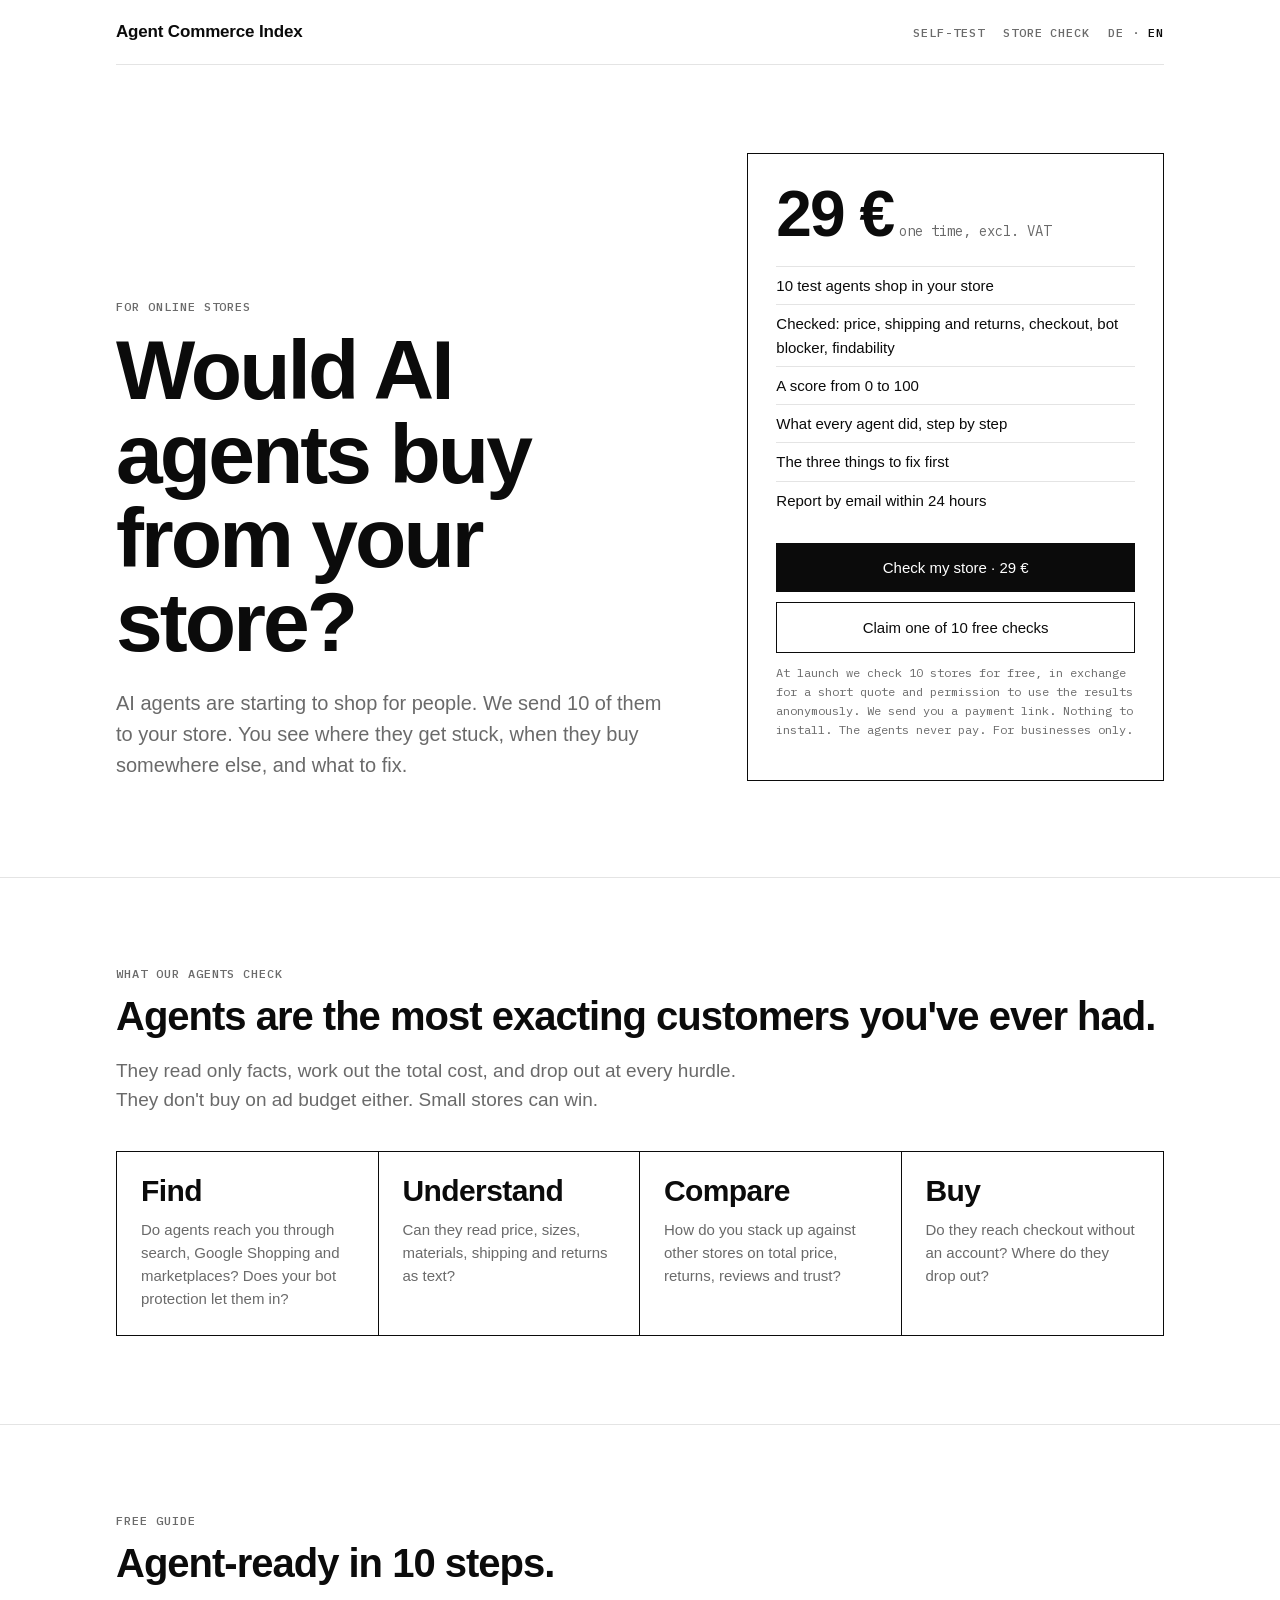
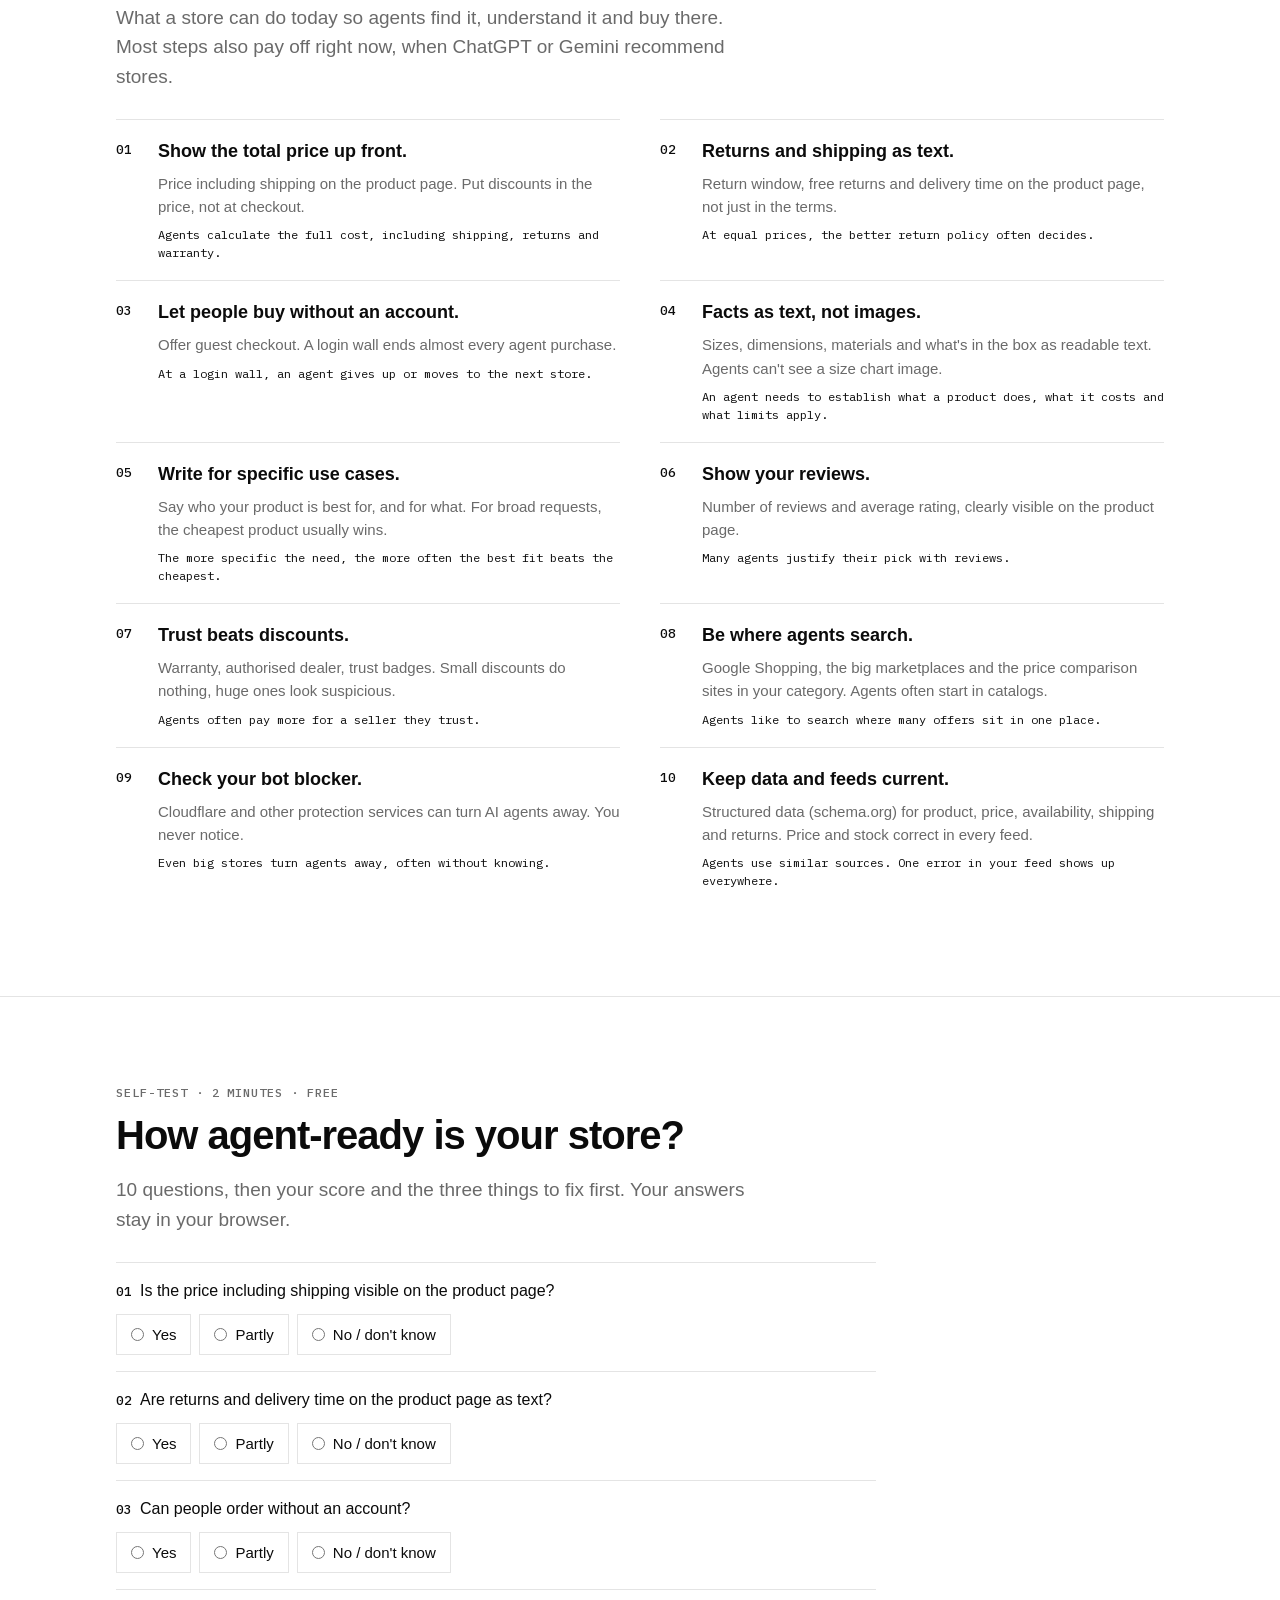
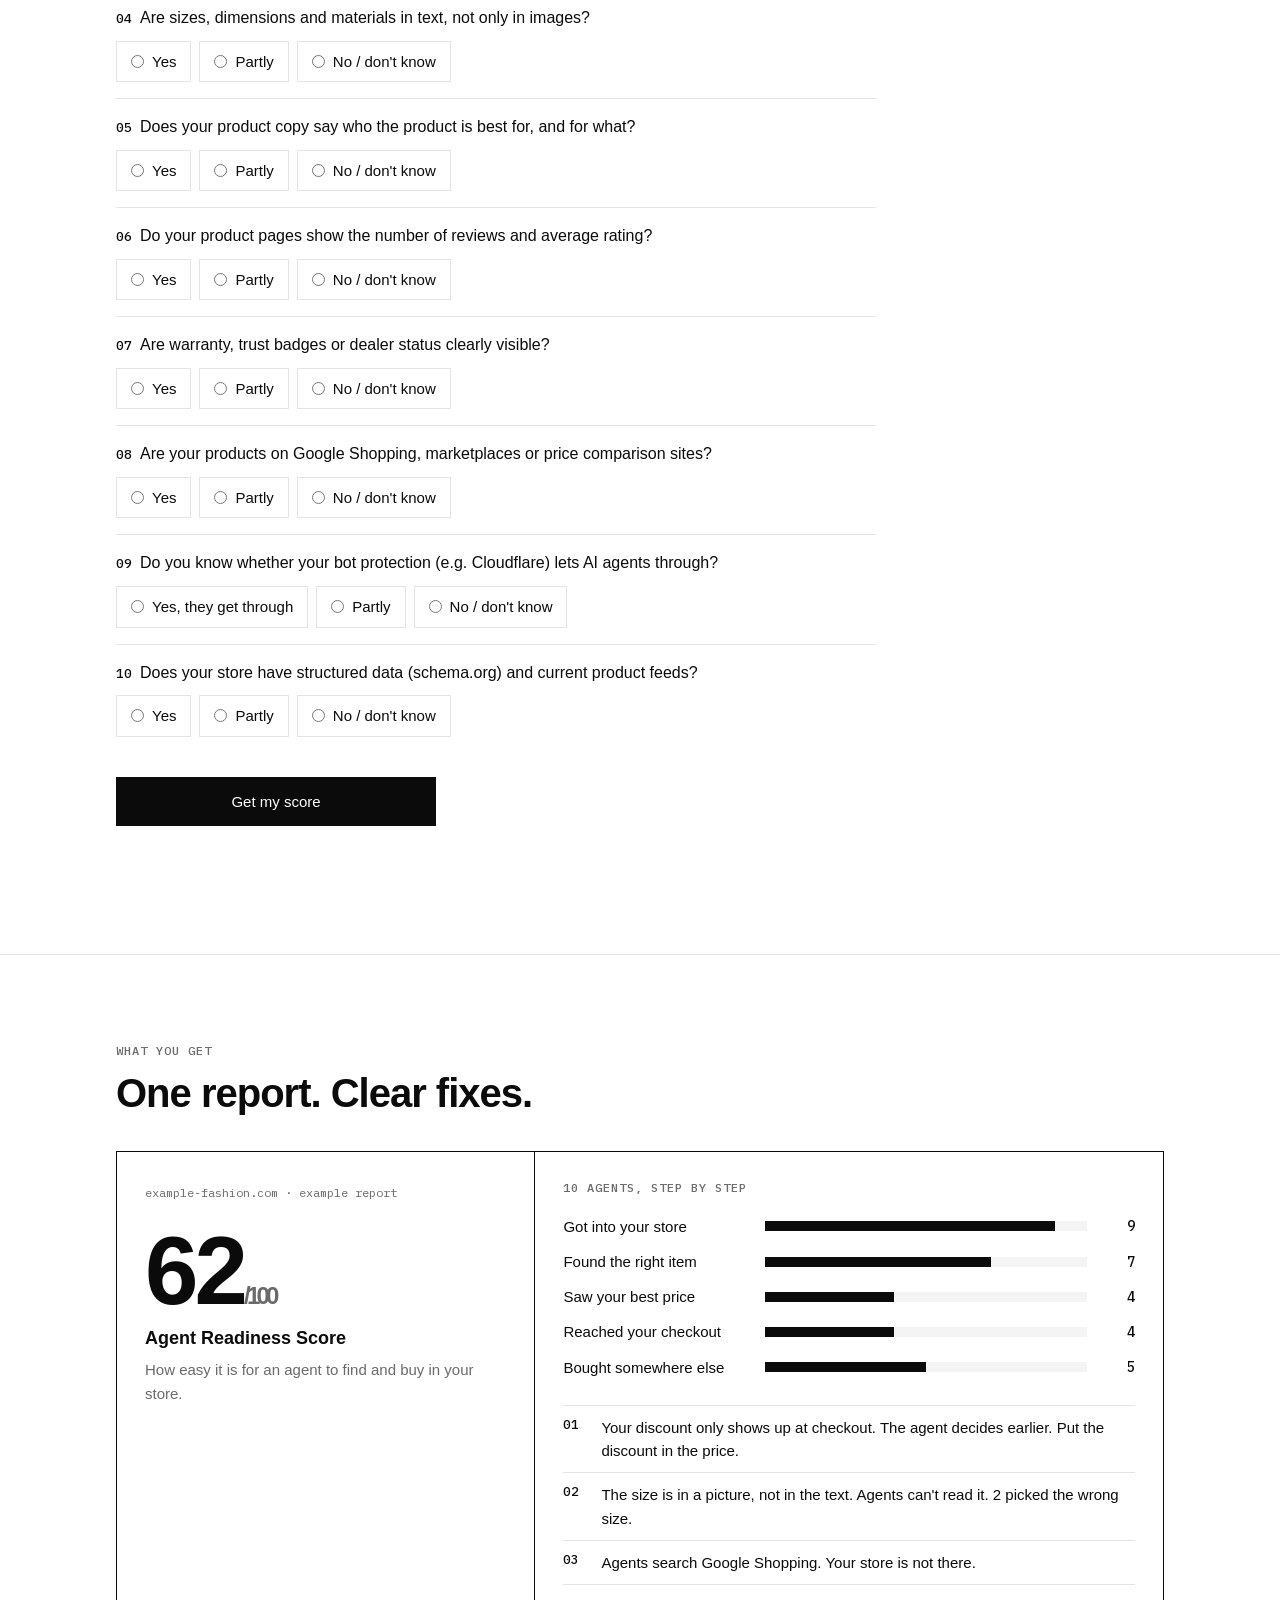
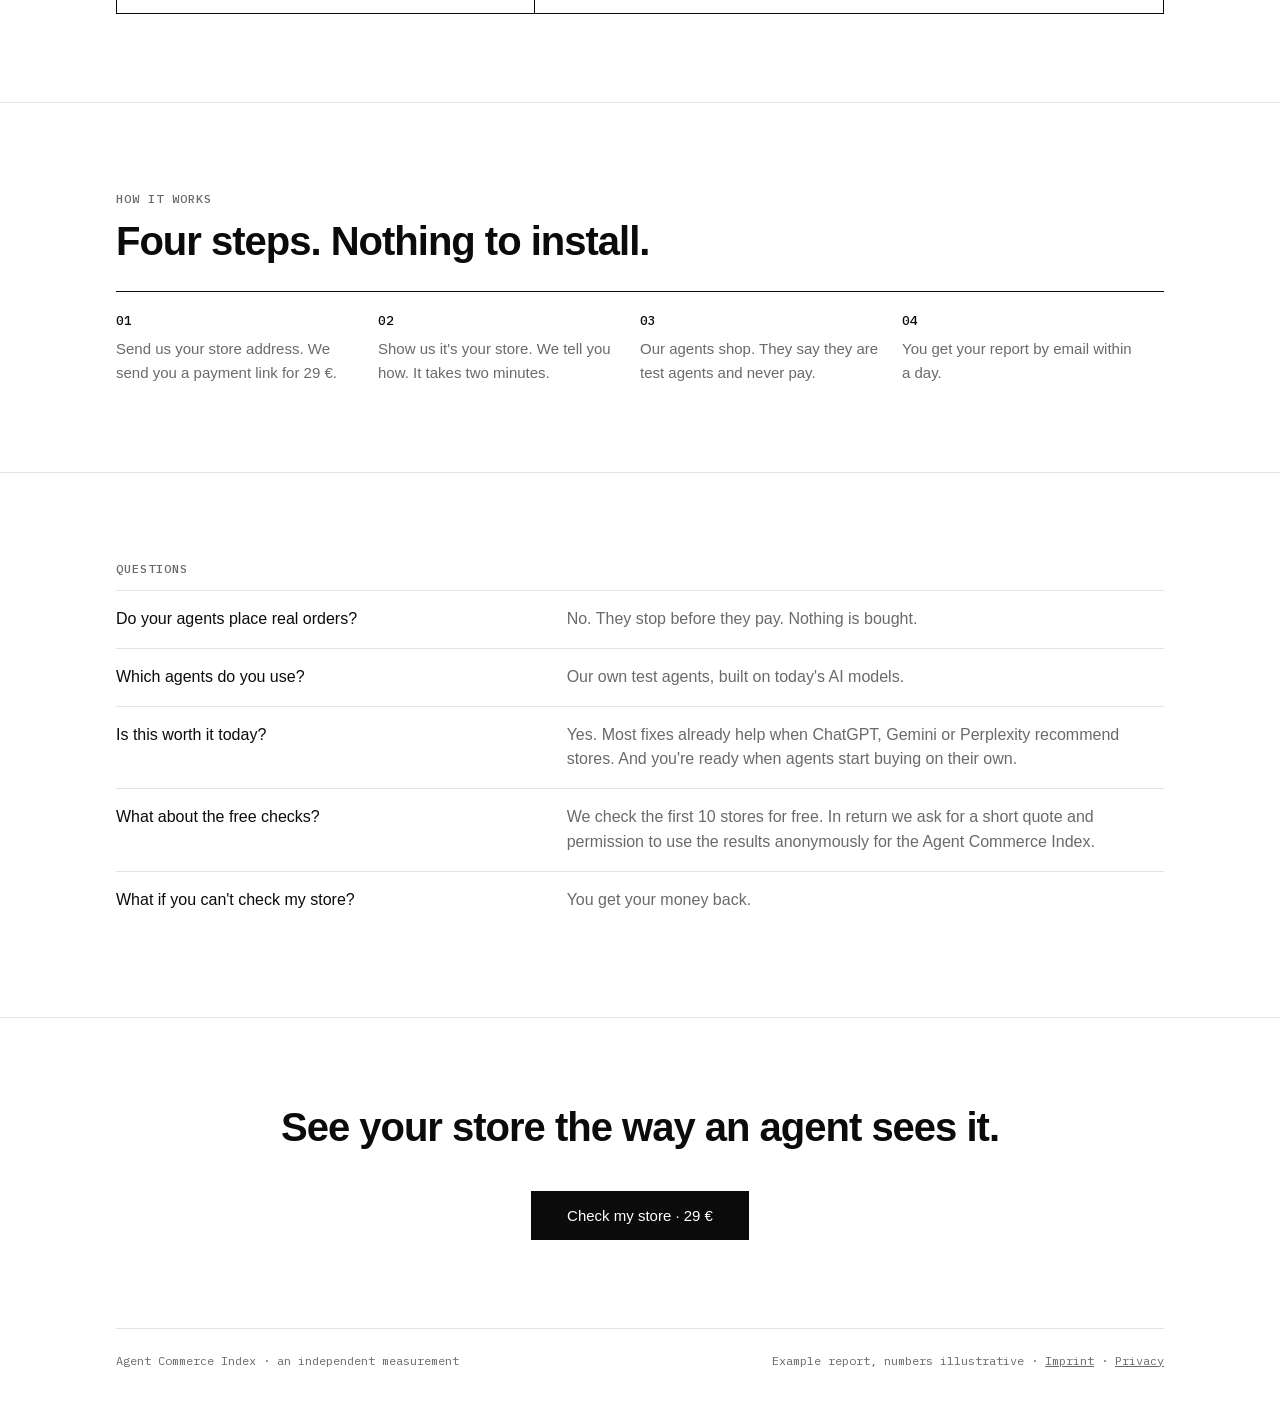
==== commit 3acec6f7: "English at root, German under /de/, drop study figures Co-Authored-By: Claude Opus 5.5 <noreply@anth" ====
--- a/index.html
+++ b/index.html
@@ -1,118 +1,116 @@
 <!DOCTYPE html>
-<html lang="de">
+<html lang="en">
 <head>
 <meta charset="utf-8">
 <meta name="viewport" content="width=device-width,initial-scale=1">
-<title>Agent Commerce Index · Store-Check für Online-Shops</title>
-<meta name="description" content="Würden KI-Agenten in Ihrem Shop kaufen? Gratis-Selbsttest, 10 Punkte für agent-ready Shops und der Store-Check mit 10 Test-Agenten.">
+<title>Agent Commerce Index · Store check for online stores</title>
+<meta name="description" content="Would AI agents buy from your store? Free self-test, 10 steps to an agent-ready store, and the store check with 10 test agents.">
 <link rel="canonical" href="https://agentcommerceindex.com/">
-<link rel="alternate" hreflang="de" href="https://agentcommerceindex.com/">
-<link rel="alternate" hreflang="en" href="https://agentcommerceindex.com/en/">
-<link rel="alternate" hreflang="x-default" href="https://agentcommerceindex.com/en/">
+<link rel="alternate" hreflang="de" href="https://agentcommerceindex.com/de/">
+<link rel="alternate" hreflang="en" href="https://agentcommerceindex.com/">
+<link rel="alternate" hreflang="x-default" href="https://agentcommerceindex.com/">
 <link rel="stylesheet" href="assets/style.css">
 </head>
 <body>
 <div class="wrap">
 <header>
   <a class="logo" href="./">Agent Commerce Index</a>
-  <nav class="nav label" style="margin:0"><a class="sec" href="#selbsttest">Selbsttest</a><a class="sec" href="#check">Store-Check</a><span><a href="./" aria-current="page">DE</a> · <a href="en/" hreflang="en" lang="en">EN</a></span></nav>
+  <nav class="nav label" style="margin:0"><a class="sec" href="#self-test">Self-test</a><a class="sec" href="#check">Store check</a><span><a href="de/" hreflang="de" lang="de">DE</a> · <a href="./" aria-current="page">EN</a></span></nav>
 </header>
 
 <div class="hero" id="check">
   <div>
-    <p class="label">Für Online-Shops</p>
-    <h1>Würden KI-Agenten in Ihrem Shop kaufen?</h1>
-    <p class="sub">KI-Agenten fangen an, für Menschen einzukaufen. Wir schicken 10 davon in Ihren Shop. Sie sehen, wo sie hängen bleiben, wann sie woanders kaufen und was Sie ändern sollten.</p>
+    <p class="label">For online stores</p>
+    <h1>Would AI agents buy from your store?</h1>
+    <p class="sub">AI agents are starting to shop for people. We send 10 of them to your store. You see where they get stuck, when they buy somewhere else, and what to fix.</p>
   </div>
   <div class="buy">
-    <div class="price">29 €<small>einmalig, zzgl. USt.</small></div>
+    <div class="price">29 €<small>one time, excl. VAT</small></div>
     <ul>
-      <li>10 Test-Agenten kaufen in Ihrem Shop ein</li>
-      <li>Geprüft: Preis, Versand und Rückgabe, Checkout, Bot-Blocker, Auffindbarkeit</li>
-      <li>Ein Score von 0 bis 100</li>
-      <li>Was jeder Agent getan hat, Schritt für Schritt</li>
-      <li>Die drei wichtigsten Korrekturen</li>
-      <li>Bericht per E-Mail innerhalb von 24 Stunden</li>
+      <li>10 test agents shop in your store</li>
+      <li>Checked: price, shipping and returns, checkout, bot blocker, findability</li>
+      <li>A score from 0 to 100</li>
+      <li>What every agent did, step by step</li>
+      <li>The three things to fix first</li>
+      <li>Report by email within 24 hours</li>
     </ul>
-    <a class="btn" href="mailto:hello@agentcommerceindex.com?subject=Store-Check%2029%20EUR&amp;body=Shop-URL%3A%20">Shop prüfen lassen · 29 €</a>
-    <a class="btn ghost" href="mailto:hello@agentcommerceindex.com?subject=Gratis-Store-Check%20(Launch)&amp;body=Shop-URL%3A%20">Einen der 10 Gratis-Checks sichern</a>
-    <p class="fine">Zum Start prüfen wir 10 Shops gratis, gegen ein kurzes Zitat und die Erlaubnis, die Ergebnisse anonym zu nutzen. Sie bekommen einen Zahlungslink, nichts zu installieren, die Agenten zahlen nie. Nur für Unternehmen.</p>
+    <a class="btn" href="mailto:hello@agentcommerceindex.com?subject=Store%20check%2029%20EUR&amp;body=Store%20URL%3A%20">Check my store · 29 €</a>
+    <a class="btn ghost" href="mailto:hello@agentcommerceindex.com?subject=Free%20store%20check%20(launch)&amp;body=Store%20URL%3A%20">Claim one of 10 free checks</a>
+    <p class="fine">At launch we check 10 stores for free, in exchange for a short quote and permission to use the results anonymously. We send you a payment link. Nothing to install. The agents never pay. For businesses only.</p>
   </div>
 </div>
 </div>
 
 <section>
 <div class="wrap">
-  <p class="label">Was 11.000 Agenten-Tests zeigen</p>
-  <h2>Agenten sind die genauesten Kunden, die Sie je hatten.</h2>
-  <p class="lead">Sie lesen nur Fakten, rechnen den Gesamtpreis aus und brechen an jeder Hürde ab. Dafür kaufen sie nicht nach Werbebudget. Kleine Shops können gewinnen.</p>
-  <div class="stats">
-    <div><div class="v">0<small> %</small></div><p>der Agenten kamen bis zum Ende der Kasse, wenn der Shop ein Kundenkonto verlangte. Mit Gast-Checkout: 81 %.</p></div>
-    <div><div class="v">86<small> %</small></div><p>wählten bei gleichem Preis den Händler mit der besseren Rückgaberegel.</p></div>
-    <div><div class="v">72<small> %</small></div><p>empfahlen den teureren, aber vertrauenswürdigeren Händler.</p></div>
-    <div><div class="v">3</div><p>Produktseiten schaute sich der Agent Muse im Schnitt an, wenn er selbst im Web suchte.</p></div>
+  <p class="label">What our agents check</p>
+  <h2>Agents are the most exacting customers you've ever had.</h2>
+  <p class="lead">They read only facts, work out the total cost, and drop out at every hurdle. They don't buy on ad budget either. Small stores can win.</p>
+  <div class="stats words">
+    <div><div class="v">Find</div><p>Do agents reach you through search, Google Shopping and marketplaces? Does your bot protection let them in?</p></div>
+    <div><div class="v">Understand</div><p>Can they read price, sizes, materials, shipping and returns as text?</p></div>
+    <div><div class="v">Compare</div><p>How do you stack up against other stores on total price, returns, reviews and trust?</p></div>
+    <div><div class="v">Buy</div><p>Do they reach checkout without an account? Where do they drop out?</p></div>
   </div>
-  <p class="src">Quelle: a16z, „How to Win Bots and Influence Purchases“, O. Moore und J. Moore, 23.11.2026. 11.307 Agenten-Läufe mit 1.270 Prompts, durchgeführt von The Prompting Company, 22.10. bis 08.11.2026.</p>
 </div>
 </section>
 
 <section>
 <div class="wrap">
-  <p class="label">Gratis-Leitfaden</p>
-  <h2>Agent-ready in 10 Punkten.</h2>
-  <p class="lead">Was ein Shop heute tun kann, damit Agenten ihn finden, verstehen und dort kaufen. Die meisten Punkte helfen auch sofort, wenn ChatGPT oder Gemini einen Shop empfehlen.</p>
+  <p class="label">Free guide</p>
+  <h2>Agent-ready in 10 steps.</h2>
+  <p class="lead">What a store can do today so agents find it, understand it and buy there. Most steps also pay off right now, when ChatGPT or Gemini recommend stores.</p>
   <ol class="ten">
-    <li><b>01</b><div><h3>Gesamtpreis sofort sichtbar.</h3><p>Preis inklusive Versand direkt auf der Produktseite. Rabatte gehören in den Preis, nicht erst in die Kasse.</p><span class="why">Agenten rechnen den Gesamtpreis inklusive Versand, Rückgabe und Garantie.</span></div></li>
-    <li><b>02</b><div><h3>Rückgabe und Versand als Text.</h3><p>Rückgabefrist, kostenlose Rücksendung und Lieferzeit stehen auf der Produktseite, nicht nur in den AGB.</p><span class="why">86 % wählten bei gleichem Preis die bessere Rückgaberegel.</span></div></li>
-    <li><b>03</b><div><h3>Kaufen ohne Kundenkonto.</h3><p>Bieten Sie einen Gast-Checkout an. Ein Login-Zwang beendet fast jeden Agenten-Kauf.</p><span class="why">Mit Gast-Checkout 81 % bis zum Ende der Kasse, mit Login-Pflicht 0 %.</span></div></li>
-    <li><b>04</b><div><h3>Fakten als Text, nicht im Bild.</h3><p>Größen, Maße, Material und Lieferumfang als lesbarer Text. Eine Größentabelle als Bild sieht der Agent nicht.</p><span class="why">Ein Agent muss klären, was das Produkt kann, was es kostet und welche Grenzen gelten.</span></div></li>
-    <li><b>05</b><div><h3>Für konkrete Fälle schreiben.</h3><p>Sagen Sie, für wen und wofür Ihr Produkt das Beste ist. Bei allgemeinen Fragen gewinnt meist das günstigste Produkt.</p><span class="why">Dyson gegen Shark: allgemein 9 % für Dyson, bei täglicher Nutzung 88 %.</span></div></li>
-    <li><b>06</b><div><h3>Bewertungen zeigen.</h3><p>Anzahl und Durchschnitt der Bewertungen gut sichtbar auf der Produktseite.</p><span class="why">Drei von vier getesteten Agenten nannten Bewertungen in 30 bis 41 % ihrer Empfehlungen.</span></div></li>
-    <li><b>07</b><div><h3>Vertrauen statt Rabattschlacht.</h3><p>Garantie, autorisierter Händler, Siegel. Kleine Rabatte bringen nichts, sehr große wirken verdächtig.</p><span class="why">Rabatte unter 10 % änderten nichts. Über 50 % mieden die Agenten das Angebot.</span></div></li>
-    <li><b>08</b><div><h3>Dort sein, wo Agenten suchen.</h3><p>Google Shopping, die großen Marktplätze und Preisvergleiche Ihrer Branche. Agenten starten oft in Katalogen.</p><span class="why">Fast ein Drittel der Agenten-Ausgaben bei den Top 50 Händlern ging an Marktplätze und Aggregatoren.</span></div></li>
-    <li><b>09</b><div><h3>Bot-Blocker prüfen.</h3><p>Cloudflare und andere Schutzdienste können KI-Agenten abweisen. Sie merken davon nichts.</p><span class="why">Bei Amazon wurden 3 von 4 Agenten in allen Versuchen geblockt.</span></div></li>
-    <li><b>10</b><div><h3>Daten und Feeds aktuell.</h3><p>Strukturierte Daten (schema.org) für Produkt, Preis, Verfügbarkeit, Versand und Rückgabe. Preis und Bestand stimmen in jedem Feed.</p><span class="why">Agenten nutzen ähnliche Quellen: 73 % der Empfehlungen eines Agenten tauchten auch bei einem anderen auf.</span></div></li>
+    <li><b>01</b><div><h3>Show the total price up front.</h3><p>Price including shipping on the product page. Put discounts in the price, not at checkout.</p><span class="why">Agents calculate the full cost, including shipping, returns and warranty.</span></div></li>
+    <li><b>02</b><div><h3>Returns and shipping as text.</h3><p>Return window, free returns and delivery time on the product page, not just in the terms.</p><span class="why">At equal prices, the better return policy often decides.</span></div></li>
+    <li><b>03</b><div><h3>Let people buy without an account.</h3><p>Offer guest checkout. A login wall ends almost every agent purchase.</p><span class="why">At a login wall, an agent gives up or moves to the next store.</span></div></li>
+    <li><b>04</b><div><h3>Facts as text, not images.</h3><p>Sizes, dimensions, materials and what's in the box as readable text. Agents can't see a size chart image.</p><span class="why">An agent needs to establish what a product does, what it costs and what limits apply.</span></div></li>
+    <li><b>05</b><div><h3>Write for specific use cases.</h3><p>Say who your product is best for, and for what. For broad requests, the cheapest product usually wins.</p><span class="why">The more specific the need, the more often the best fit beats the cheapest.</span></div></li>
+    <li><b>06</b><div><h3>Show your reviews.</h3><p>Number of reviews and average rating, clearly visible on the product page.</p><span class="why">Many agents justify their pick with reviews.</span></div></li>
+    <li><b>07</b><div><h3>Trust beats discounts.</h3><p>Warranty, authorised dealer, trust badges. Small discounts do nothing, huge ones look suspicious.</p><span class="why">Agents often pay more for a seller they trust.</span></div></li>
+    <li><b>08</b><div><h3>Be where agents search.</h3><p>Google Shopping, the big marketplaces and the price comparison sites in your category. Agents often start in catalogs.</p><span class="why">Agents like to search where many offers sit in one place.</span></div></li>
+    <li><b>09</b><div><h3>Check your bot blocker.</h3><p>Cloudflare and other protection services can turn AI agents away. You never notice.</p><span class="why">Even big stores turn agents away, often without knowing.</span></div></li>
+    <li><b>10</b><div><h3>Keep data and feeds current.</h3><p>Structured data (schema.org) for product, price, availability, shipping and returns. Price and stock correct in every feed.</p><span class="why">Agents use similar sources. One error in your feed shows up everywhere.</span></div></li>
   </ol>
-  <p class="src">Zahlen: a16z, „How to Win Bots and Influence Purchases“, 23.11.2026.</p>
 </div>
 </section>
 
-<section id="selbsttest">
+<section id="self-test">
 <div class="wrap">
-  <p class="label">Selbsttest · 2 Minuten · gratis</p>
-  <h2>Wie agent-ready ist Ihr Shop?</h2>
-  <p class="lead">10 Fragen, danach Ihr Score und die drei Dinge, die Sie zuerst ändern sollten. Ihre Antworten bleiben in Ihrem Browser.</p>
+  <p class="label">Self-test · 2 minutes · free</p>
+  <h2>How agent-ready is your store?</h2>
+  <p class="lead">10 questions, then your score and the three things to fix first. Your answers stay in your browser.</p>
   <form id="quiz" class="quiz" novalidate
-    data-missing="Noch {n} Frage(n) offen."
-    data-high="Gute Basis. Ob Agenten wirklich bei Ihnen kaufen, zeigt nur ein echter Test."
-    data-mid="Agenten finden Sie, verlieren aber unterwegs den Faden. Mit wenigen Korrekturen holen Sie viel heraus."
-    data-low="Agenten haben es bei Ihnen gerade schwer. Die gute Nachricht: Die wichtigsten Korrekturen sind meist schnell gemacht."
-    data-none="Nichts Offensichtliches. Jetzt lohnt sich der echte Test mit Agenten.">
-    <fieldset data-fix="Gesamtpreis inklusive Versand direkt auf die Produktseite, Rabatte in den Preis."><legend><b>01</b>Sieht man den Preis inklusive Versand direkt auf der Produktseite?</legend><div class="opts"><label><input type="radio" name="q1" value="2">Ja</label><label><input type="radio" name="q1" value="1">Teilweise</label><label><input type="radio" name="q1" value="0">Nein / weiß nicht</label></div></fieldset>
-    <fieldset data-fix="Rückgabefrist, Rücksendekosten und Lieferzeit als Text auf die Produktseite."><legend><b>02</b>Stehen Rückgabe und Lieferzeit als Text auf der Produktseite?</legend><div class="opts"><label><input type="radio" name="q2" value="2">Ja</label><label><input type="radio" name="q2" value="1">Teilweise</label><label><input type="radio" name="q2" value="0">Nein / weiß nicht</label></div></fieldset>
-    <fieldset data-fix="Gast-Checkout einführen. Mit Login-Pflicht kommt kein Agent durch die Kasse."><legend><b>03</b>Kann man ohne Kundenkonto bestellen?</legend><div class="opts"><label><input type="radio" name="q3" value="2">Ja</label><label><input type="radio" name="q3" value="1">Teilweise</label><label><input type="radio" name="q3" value="0">Nein / weiß nicht</label></div></fieldset>
-    <fieldset data-fix="Größen, Maße und Material als Text statt im Bild."><legend><b>04</b>Stehen Größen, Maße und Material als Text auf der Seite, nicht nur im Bild?</legend><div class="opts"><label><input type="radio" name="q4" value="2">Ja</label><label><input type="radio" name="q4" value="1">Teilweise</label><label><input type="radio" name="q4" value="0">Nein / weiß nicht</label></div></fieldset>
-    <fieldset data-fix="Produkttexte für konkrete Anwendungsfälle und Zielgruppen schreiben."><legend><b>05</b>Sagen Ihre Produkttexte, für wen und wofür das Produkt das Beste ist?</legend><div class="opts"><label><input type="radio" name="q5" value="2">Ja</label><label><input type="radio" name="q5" value="1">Teilweise</label><label><input type="radio" name="q5" value="0">Nein / weiß nicht</label></div></fieldset>
-    <fieldset data-fix="Anzahl und Schnitt der Bewertungen sichtbar auf die Produktseite."><legend><b>06</b>Zeigen Ihre Produktseiten Anzahl und Schnitt der Bewertungen?</legend><div class="opts"><label><input type="radio" name="q6" value="2">Ja</label><label><input type="radio" name="q6" value="1">Teilweise</label><label><input type="radio" name="q6" value="0">Nein / weiß nicht</label></div></fieldset>
-    <fieldset data-fix="Vertrauen sichtbar machen: Garantie, Siegel, autorisierter Händler."><legend><b>07</b>Sind Garantie, Siegel oder Händlerstatus gut sichtbar?</legend><div class="opts"><label><input type="radio" name="q7" value="2">Ja</label><label><input type="radio" name="q7" value="1">Teilweise</label><label><input type="radio" name="q7" value="0">Nein / weiß nicht</label></div></fieldset>
-    <fieldset data-fix="In Google Shopping und die wichtigsten Marktplätze und Preisvergleiche Ihrer Branche."><legend><b>08</b>Sind Ihre Produkte in Google Shopping oder auf Marktplätzen und Preisvergleichen?</legend><div class="opts"><label><input type="radio" name="q8" value="2">Ja</label><label><input type="radio" name="q8" value="1">Teilweise</label><label><input type="radio" name="q8" value="0">Nein / weiß nicht</label></div></fieldset>
-    <fieldset data-fix="Bot-Blocker prüfen: Werden KI-Agenten abgewiesen?"><legend><b>09</b>Wissen Sie, ob Ihr Bot-Schutz (z. B. Cloudflare) KI-Agenten durchlässt?</legend><div class="opts"><label><input type="radio" name="q9" value="2">Ja, sie kommen durch</label><label><input type="radio" name="q9" value="1">Teilweise</label><label><input type="radio" name="q9" value="0">Nein / weiß nicht</label></div></fieldset>
-    <fieldset data-fix="Strukturierte Daten (schema.org) einbauen und Feeds aktuell halten."><legend><b>10</b>Hat Ihr Shop strukturierte Daten (schema.org) und aktuelle Produkt-Feeds?</legend><div class="opts"><label><input type="radio" name="q10" value="2">Ja</label><label><input type="radio" name="q10" value="1">Teilweise</label><label><input type="radio" name="q10" value="0">Nein / weiß nicht</label></div></fieldset>
-    <button class="btn" type="submit">Score berechnen</button>
+    data-missing="{n} question(s) left."
+    data-high="Solid base. Only a real test shows whether agents actually buy from you."
+    data-mid="Agents find you but lose the thread along the way. A few fixes go a long way."
+    data-low="Agents have a hard time in your store right now. The good news: the most important fixes are usually quick."
+    data-none="Nothing obvious. Now a real test with agents is worth it.">
+    <fieldset data-fix="Show the total price including shipping on the product page, put discounts in the price."><legend><b>01</b>Is the price including shipping visible on the product page?</legend><div class="opts"><label><input type="radio" name="q1" value="2">Yes</label><label><input type="radio" name="q1" value="1">Partly</label><label><input type="radio" name="q1" value="0">No / don't know</label></div></fieldset>
+    <fieldset data-fix="Put return window, return costs and delivery time as text on the product page."><legend><b>02</b>Are returns and delivery time on the product page as text?</legend><div class="opts"><label><input type="radio" name="q2" value="2">Yes</label><label><input type="radio" name="q2" value="1">Partly</label><label><input type="radio" name="q2" value="0">No / don't know</label></div></fieldset>
+    <fieldset data-fix="Add guest checkout. With a required login, no agent gets through checkout."><legend><b>03</b>Can people order without an account?</legend><div class="opts"><label><input type="radio" name="q3" value="2">Yes</label><label><input type="radio" name="q3" value="1">Partly</label><label><input type="radio" name="q3" value="0">No / don't know</label></div></fieldset>
+    <fieldset data-fix="Put sizes, dimensions and materials in text instead of images."><legend><b>04</b>Are sizes, dimensions and materials in text, not only in images?</legend><div class="opts"><label><input type="radio" name="q4" value="2">Yes</label><label><input type="radio" name="q4" value="1">Partly</label><label><input type="radio" name="q4" value="0">No / don't know</label></div></fieldset>
+    <fieldset data-fix="Write product copy for specific use cases and audiences."><legend><b>05</b>Does your product copy say who the product is best for, and for what?</legend><div class="opts"><label><input type="radio" name="q5" value="2">Yes</label><label><input type="radio" name="q5" value="1">Partly</label><label><input type="radio" name="q5" value="0">No / don't know</label></div></fieldset>
+    <fieldset data-fix="Show number of reviews and average rating on the product page."><legend><b>06</b>Do your product pages show the number of reviews and average rating?</legend><div class="opts"><label><input type="radio" name="q6" value="2">Yes</label><label><input type="radio" name="q6" value="1">Partly</label><label><input type="radio" name="q6" value="0">No / don't know</label></div></fieldset>
+    <fieldset data-fix="Make trust visible: warranty, badges, authorised dealer status."><legend><b>07</b>Are warranty, trust badges or dealer status clearly visible?</legend><div class="opts"><label><input type="radio" name="q7" value="2">Yes</label><label><input type="radio" name="q7" value="1">Partly</label><label><input type="radio" name="q7" value="0">No / don't know</label></div></fieldset>
+    <fieldset data-fix="Get into Google Shopping and the key marketplaces and price comparison sites in your category."><legend><b>08</b>Are your products on Google Shopping, marketplaces or price comparison sites?</legend><div class="opts"><label><input type="radio" name="q8" value="2">Yes</label><label><input type="radio" name="q8" value="1">Partly</label><label><input type="radio" name="q8" value="0">No / don't know</label></div></fieldset>
+    <fieldset data-fix="Check your bot blocker: are AI agents being turned away?"><legend><b>09</b>Do you know whether your bot protection (e.g. Cloudflare) lets AI agents through?</legend><div class="opts"><label><input type="radio" name="q9" value="2">Yes, they get through</label><label><input type="radio" name="q9" value="1">Partly</label><label><input type="radio" name="q9" value="0">No / don't know</label></div></fieldset>
+    <fieldset data-fix="Add structured data (schema.org) and keep your feeds current."><legend><b>10</b>Does your store have structured data (schema.org) and current product feeds?</legend><div class="opts"><label><input type="radio" name="q10" value="2">Yes</label><label><input type="radio" name="q10" value="1">Partly</label><label><input type="radio" name="q10" value="0">No / don't know</label></div></fieldset>
+    <button class="btn" type="submit">Get my score</button>
     <p class="hint" aria-live="polite"></p>
   </form>
   <div id="quiz-result" class="result" hidden>
     <div class="score">
-      <span class="u">Ihr Selbsttest</span>
+      <span class="u">Your self-test</span>
       <div class="v" data-out="score">0<small>/100</small></div>
       <h3>Agent Readiness Score</h3>
       <p data-out="verdict"></p>
     </div>
     <div class="fixes">
-      <h4 class="label">Zuerst ändern</h4>
+      <h4 class="label">Fix first</h4>
       <ol data-out="fixes"></ol>
-      <a class="btn" href="mailto:hello@agentcommerceindex.com?subject=Store-Check%20nach%20Selbsttest&amp;body=Shop-URL%3A%20">Mit echten Agenten testen · 29 €</a>
-      <p class="fine">Der Selbsttest beruht auf Ihren Angaben. Der Store-Check zeigt, was Agenten tatsächlich tun.</p>
+      <a class="btn" href="mailto:hello@agentcommerceindex.com?subject=Store%20check%20after%20self-test&amp;body=Store%20URL%3A%20">Test with real agents · 29 €</a>
+      <p class="fine">The self-test is based on your answers. The store check shows what agents actually do.</p>
     </div>
   </div>
 </div>
@@ -120,26 +118,26 @@
 
 <section>
 <div class="wrap">
-  <p class="label">Was Sie bekommen</p>
-  <h2>Ein Bericht. Klare Korrekturen.</h2>
+  <p class="label">What you get</p>
+  <h2>One report. Clear fixes.</h2>
   <div class="report">
     <div class="score">
-      <span class="u">beispiel-mode.de · Beispielbericht</span>
+      <span class="u">example-fashion.com · example report</span>
       <div class="v">62<small>/100</small></div>
       <h3>Agent Readiness Score</h3>
-      <p>Wie leicht ein Agent in Ihrem Shop findet und kauft.</p>
+      <p>How easy it is for an agent to find and buy in your store.</p>
     </div>
     <div class="funnel">
-      <h4>10 Agenten, Schritt für Schritt</h4>
-      <div class="fr"><span>In den Shop gekommen</span><span class="bar"><i style="width:90%"></i></span><span class="n">9</span></div>
-      <div class="fr"><span>Richtiges Produkt gefunden</span><span class="bar"><i style="width:70%"></i></span><span class="n">7</span></div>
-      <div class="fr"><span>Besten Preis gesehen</span><span class="bar"><i style="width:40%"></i></span><span class="n">4</span></div>
-      <div class="fr"><span>Bis zur Kasse gekommen</span><span class="bar"><i style="width:40%"></i></span><span class="n">4</span></div>
-      <div class="fr"><span>Woanders gekauft</span><span class="bar"><i style="width:50%"></i></span><span class="n">5</span></div>
+      <h4>10 agents, step by step</h4>
+      <div class="fr"><span>Got into your store</span><span class="bar"><i style="width:90%"></i></span><span class="n">9</span></div>
+      <div class="fr"><span>Found the right item</span><span class="bar"><i style="width:70%"></i></span><span class="n">7</span></div>
+      <div class="fr"><span>Saw your best price</span><span class="bar"><i style="width:40%"></i></span><span class="n">4</span></div>
+      <div class="fr"><span>Reached your checkout</span><span class="bar"><i style="width:40%"></i></span><span class="n">4</span></div>
+      <div class="fr"><span>Bought somewhere else</span><span class="bar"><i style="width:50%"></i></span><span class="n">5</span></div>
       <div class="fixlist">
-        <div><b>01</b><span>Ihr Rabatt erscheint erst an der Kasse. Der Agent entscheidet vorher. Setzen Sie den Rabatt in den Preis.</span></div>
-        <div><b>02</b><span>Die Größe steht in einem Bild, nicht im Text. Agenten können sie nicht lesen. 2 wählten die falsche Größe.</span></div>
-        <div><b>03</b><span>Agenten suchen in Google Shopping. Ihr Shop ist dort nicht zu finden.</span></div>
+        <div><b>01</b><span>Your discount only shows up at checkout. The agent decides earlier. Put the discount in the price.</span></div>
+        <div><b>02</b><span>The size is in a picture, not in the text. Agents can't read it. 2 picked the wrong size.</span></div>
+        <div><b>03</b><span>Agents search Google Shopping. Your store is not there.</span></div>
       </div>
     </div>
   </div>
@@ -148,36 +146,36 @@
 
 <section>
 <div class="wrap">
-  <p class="label">So funktioniert es</p>
-  <h2>Vier Schritte. Nichts zu installieren.</h2>
+  <p class="label">How it works</p>
+  <h2>Four steps. Nothing to install.</h2>
   <div class="steps">
-    <div><b>01</b><p>Sie schicken uns die Adresse Ihres Shops. Wir schicken einen Zahlungslink über 29 €.</p></div>
-    <div><b>02</b><p>Sie zeigen uns, dass es Ihr Shop ist. Wir sagen Ihnen wie, es dauert zwei Minuten.</p></div>
-    <div><b>03</b><p>Unsere Agenten kaufen ein. Sie geben sich als Test-Agenten zu erkennen und zahlen nie.</p></div>
-    <div><b>04</b><p>Sie bekommen den Bericht innerhalb eines Tages per E-Mail.</p></div>
+    <div><b>01</b><p>Send us your store address. We send you a payment link for 29 €.</p></div>
+    <div><b>02</b><p>Show us it's your store. We tell you how. It takes two minutes.</p></div>
+    <div><b>03</b><p>Our agents shop. They say they are test agents and never pay.</p></div>
+    <div><b>04</b><p>You get your report by email within a day.</p></div>
   </div>
 </div>
 </section>
 
 <section>
 <div class="wrap faq">
-  <p class="label">Fragen</p>
-  <div><b>Bestellen Ihre Agenten wirklich?</b><span>Nein. Sie stoppen vor der Zahlung. Es wird nichts gekauft.</span></div>
-  <div><b>Welche Agenten nutzen Sie?</b><span>Eigene Test-Agenten auf Basis aktueller KI-Modelle.</span></div>
-  <div><b>Lohnt sich das schon heute?</b><span>Ja. Die meisten Korrekturen helfen schon jetzt, wenn ChatGPT, Gemini oder Perplexity Shops empfehlen. Und Sie sind bereit, wenn Agenten selbst kaufen.</span></div>
-  <div><b>Was ist mit den Gratis-Checks?</b><span>Die ersten 10 Shops prüfen wir kostenlos. Dafür bitten wir um ein kurzes Zitat und die Erlaubnis, die Ergebnisse anonym für den Agent Commerce Index zu nutzen.</span></div>
-  <div><b>Was, wenn Sie meinen Shop nicht prüfen können?</b><span>Dann bekommen Sie Ihr Geld zurück.</span></div>
+  <p class="label">Questions</p>
+  <div><b>Do your agents place real orders?</b><span>No. They stop before they pay. Nothing is bought.</span></div>
+  <div><b>Which agents do you use?</b><span>Our own test agents, built on today's AI models.</span></div>
+  <div><b>Is this worth it today?</b><span>Yes. Most fixes already help when ChatGPT, Gemini or Perplexity recommend stores. And you're ready when agents start buying on their own.</span></div>
+  <div><b>What about the free checks?</b><span>We check the first 10 stores for free. In return we ask for a short quote and permission to use the results anonymously for the Agent Commerce Index.</span></div>
+  <div><b>What if you can't check my store?</b><span>You get your money back.</span></div>
 </div>
 </section>
 
 <section class="end">
 <div class="wrap">
-  <h2>Sehen Sie Ihren Shop so, wie ein Agent ihn sieht.</h2>
-  <a class="btn" href="mailto:hello@agentcommerceindex.com?subject=Store-Check%2029%20EUR&amp;body=Shop-URL%3A%20">Shop prüfen lassen · 29 €</a>
+  <h2>See your store the way an agent sees it.</h2>
+  <a class="btn" href="mailto:hello@agentcommerceindex.com?subject=Store%20check%2029%20EUR&amp;body=Store%20URL%3A%20">Check my store · 29 €</a>
 </div>
 </section>
 
-<div class="wrap"><footer><span>Agent Commerce Index · eine unabhängige Messung</span><span>Beispielbericht, Zahlen zur Illustration · <a href="impressum.html">Impressum</a> · <a href="datenschutz.html">Datenschutz</a></span></footer></div>
+<div class="wrap"><footer><span>Agent Commerce Index · an independent measurement</span><span>Example report, numbers illustrative · <a href="impressum.html">Imprint</a> · <a href="datenschutz.html">Privacy</a></span></footer></div>
 <script src="assets/quiz.js"></script>
 </body>
 </html>
--- a/assets/style.css
+++ b/assets/style.css
@@ -36,6 +36,7 @@
 .stats>div:last-child{border-right:0}
 .stats .v{font:700 56px/1 var(--sans);letter-spacing:-.03em}
 .stats .v small{font-size:20px;color:var(--muted)}
+.stats.words .v{font-size:clamp(22px,2.6vw,30px);letter-spacing:-.02em}
 .stats p{margin:12px 0 0;color:var(--muted);font-size:15px}
 
 /* 10 Punkte */
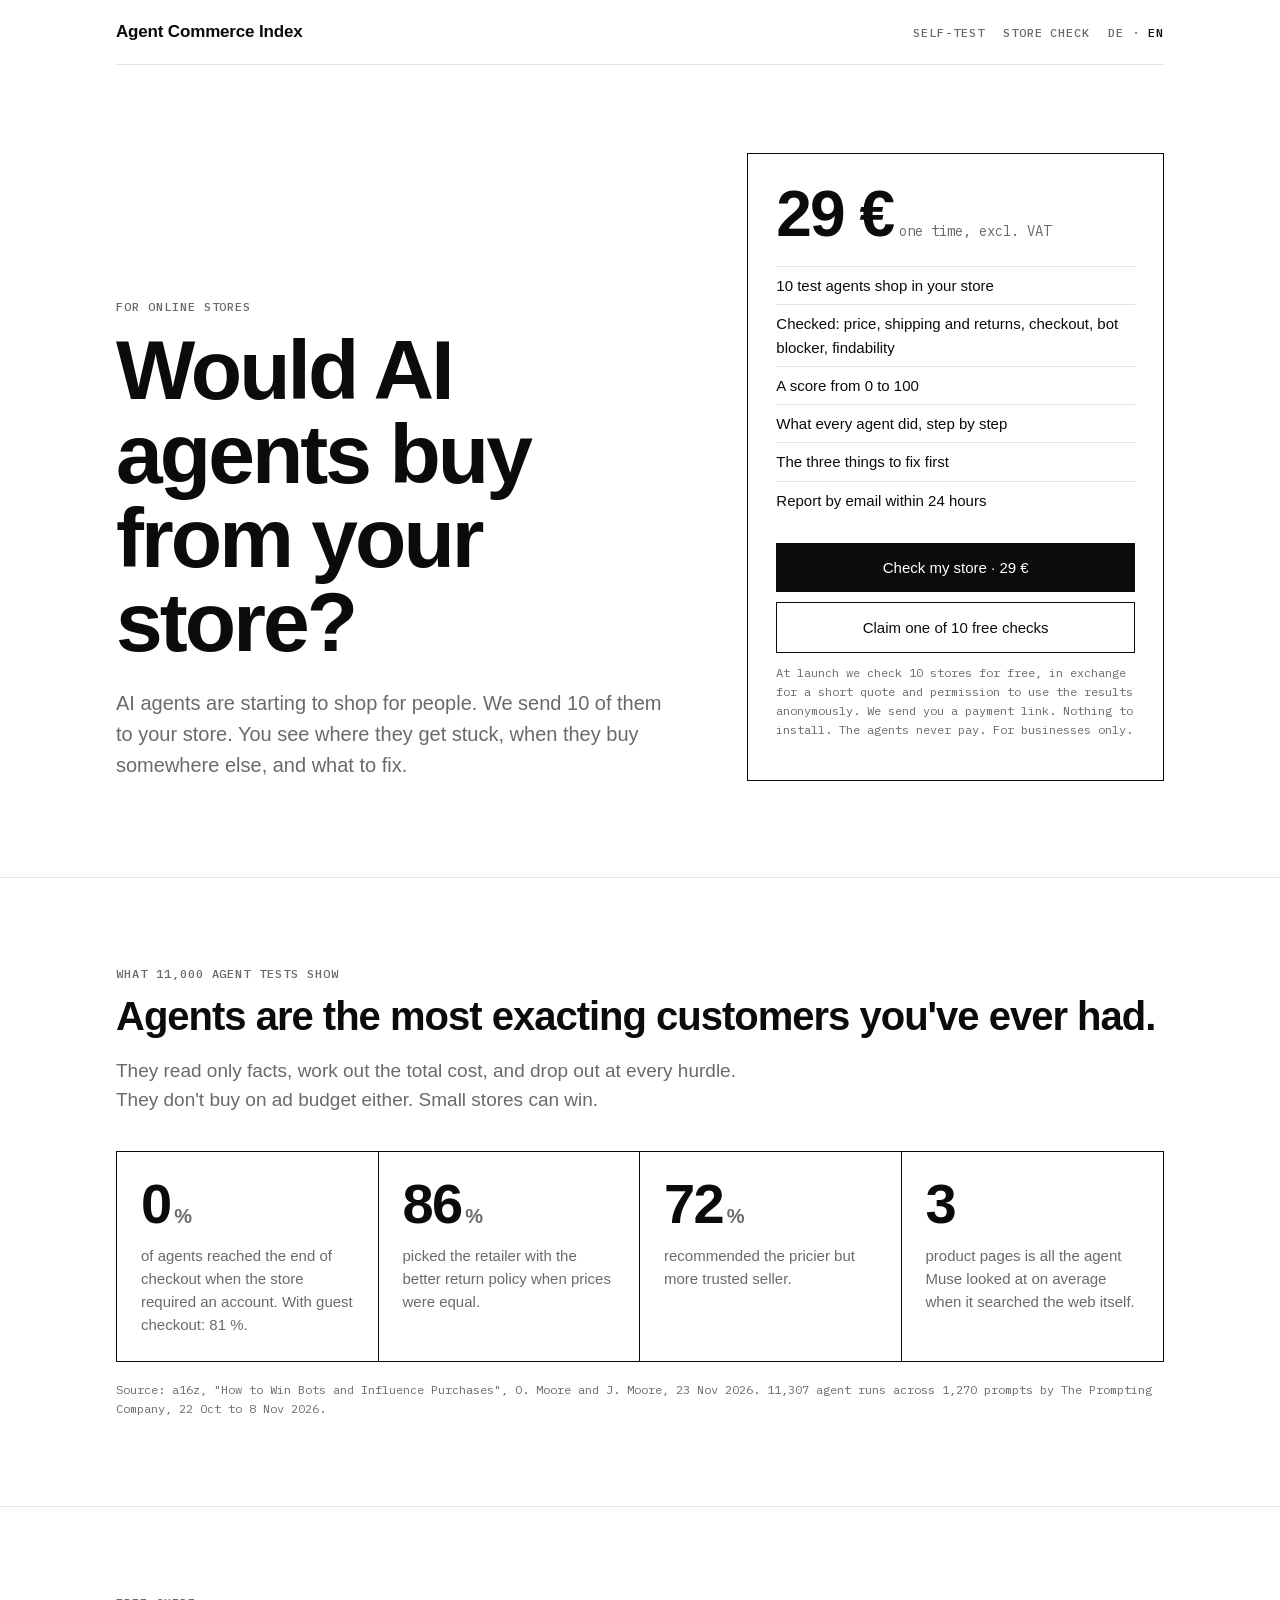
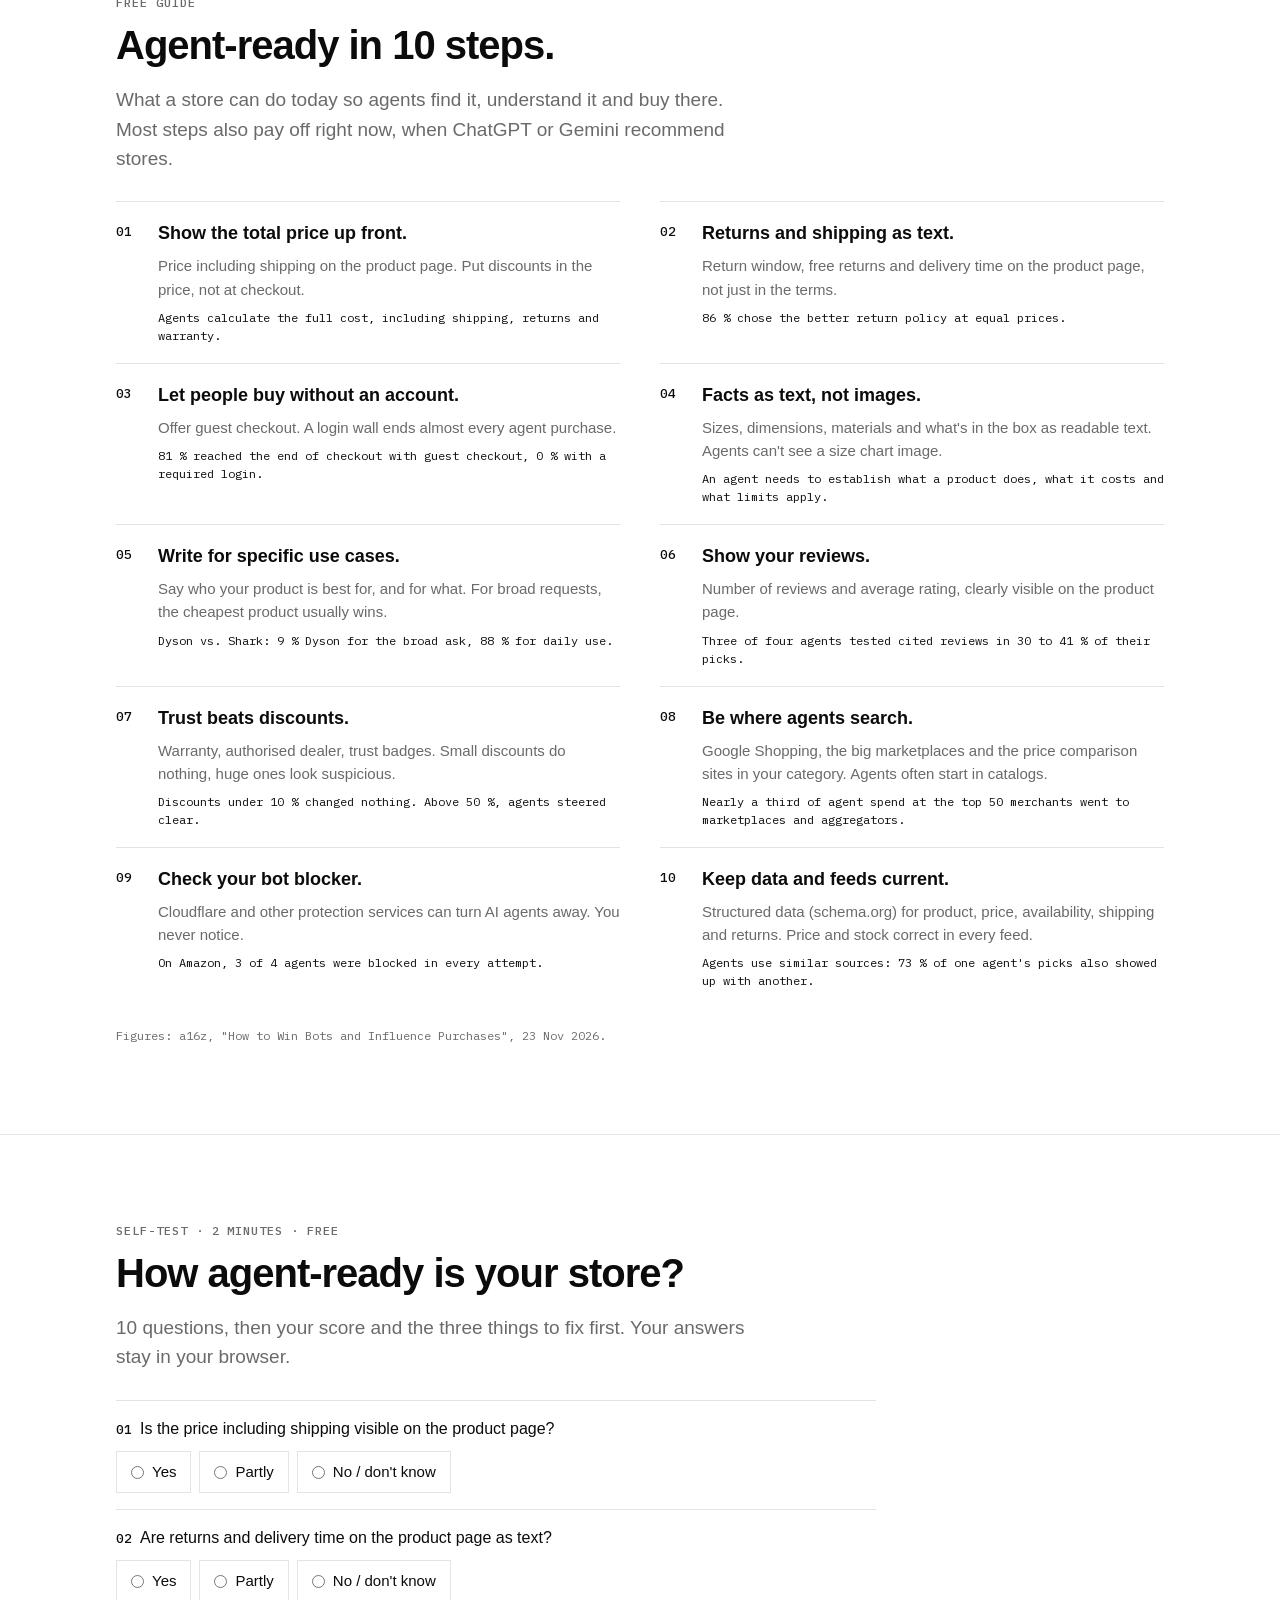
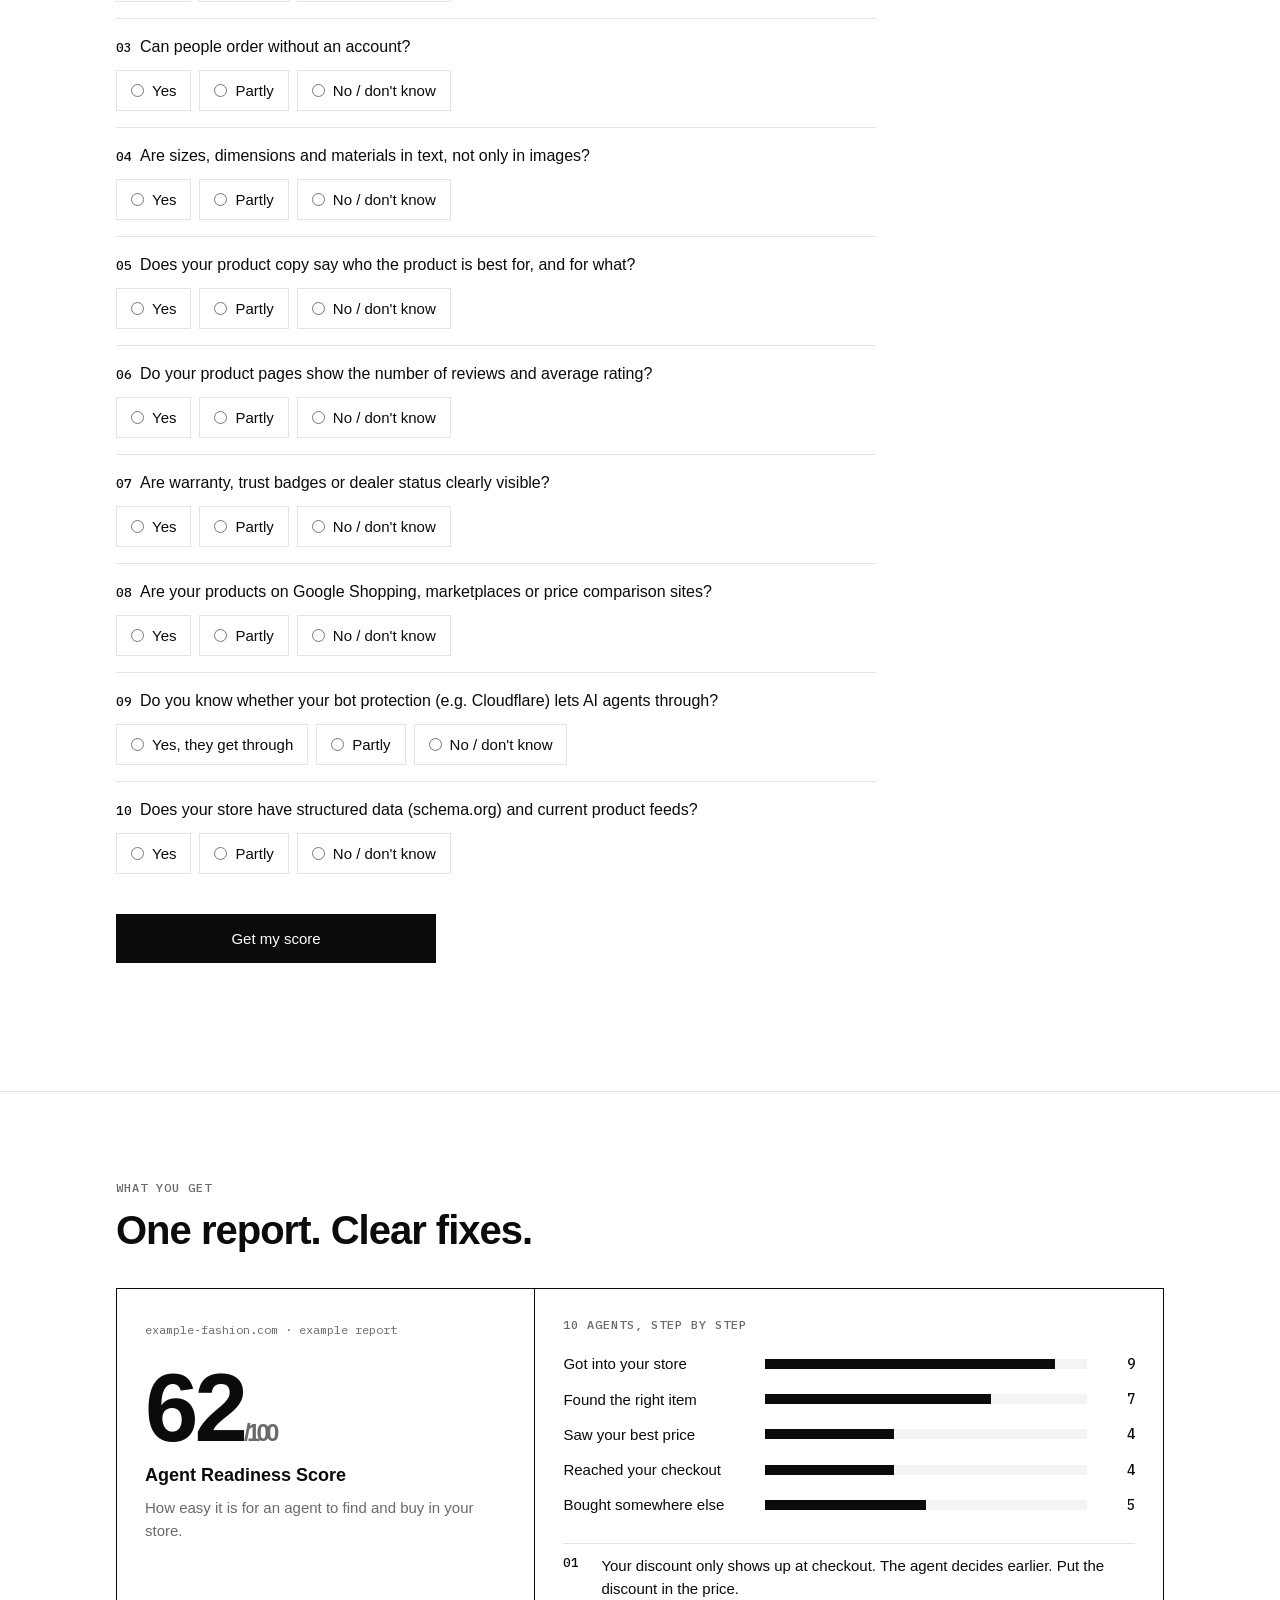
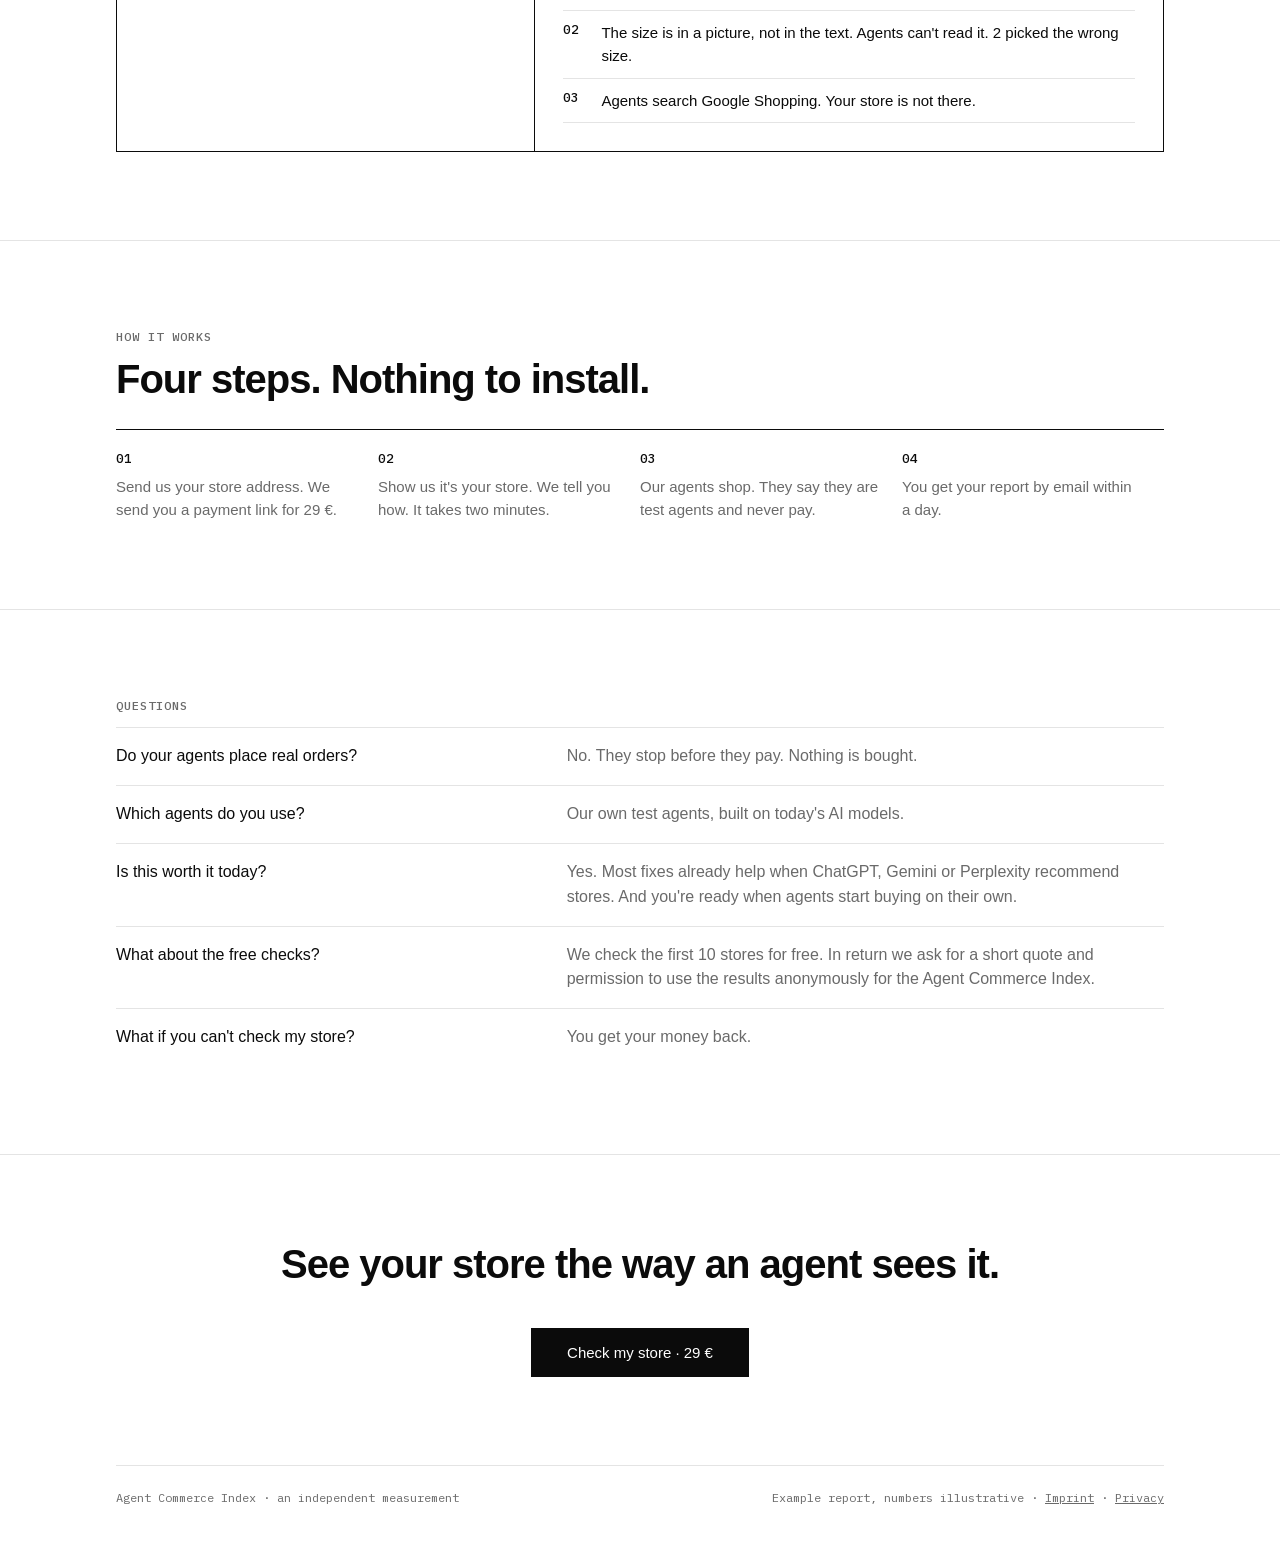
==== commit 44c17575: "Bring back study figures as entry section Co-Authored-By: Claude Opus 5.5 <noreply@anthropic.com>" ====
--- a/index.html
+++ b/index.html
@@ -43,15 +43,16 @@
 
 <section>
 <div class="wrap">
-  <p class="label">What our agents check</p>
+  <p class="label">What 11,000 agent tests show</p>
   <h2>Agents are the most exacting customers you've ever had.</h2>
   <p class="lead">They read only facts, work out the total cost, and drop out at every hurdle. They don't buy on ad budget either. Small stores can win.</p>
-  <div class="stats words">
-    <div><div class="v">Find</div><p>Do agents reach you through search, Google Shopping and marketplaces? Does your bot protection let them in?</p></div>
-    <div><div class="v">Understand</div><p>Can they read price, sizes, materials, shipping and returns as text?</p></div>
-    <div><div class="v">Compare</div><p>How do you stack up against other stores on total price, returns, reviews and trust?</p></div>
-    <div><div class="v">Buy</div><p>Do they reach checkout without an account? Where do they drop out?</p></div>
+  <div class="stats">
+    <div><div class="v">0<small> %</small></div><p>of agents reached the end of checkout when the store required an account. With guest checkout: 81 %.</p></div>
+    <div><div class="v">86<small> %</small></div><p>picked the retailer with the better return policy when prices were equal.</p></div>
+    <div><div class="v">72<small> %</small></div><p>recommended the pricier but more trusted seller.</p></div>
+    <div><div class="v">3</div><p>product pages is all the agent Muse looked at on average when it searched the web itself.</p></div>
   </div>
+  <p class="src">Source: a16z, "How to Win Bots and Influence Purchases", O. Moore and J. Moore, 23 Nov 2026. 11,307 agent runs across 1,270 prompts by The Prompting Company, 22 Oct to 8 Nov 2026.</p>
 </div>
 </section>
 
@@ -62,16 +63,17 @@
   <p class="lead">What a store can do today so agents find it, understand it and buy there. Most steps also pay off right now, when ChatGPT or Gemini recommend stores.</p>
   <ol class="ten">
     <li><b>01</b><div><h3>Show the total price up front.</h3><p>Price including shipping on the product page. Put discounts in the price, not at checkout.</p><span class="why">Agents calculate the full cost, including shipping, returns and warranty.</span></div></li>
-    <li><b>02</b><div><h3>Returns and shipping as text.</h3><p>Return window, free returns and delivery time on the product page, not just in the terms.</p><span class="why">At equal prices, the better return policy often decides.</span></div></li>
-    <li><b>03</b><div><h3>Let people buy without an account.</h3><p>Offer guest checkout. A login wall ends almost every agent purchase.</p><span class="why">At a login wall, an agent gives up or moves to the next store.</span></div></li>
+    <li><b>02</b><div><h3>Returns and shipping as text.</h3><p>Return window, free returns and delivery time on the product page, not just in the terms.</p><span class="why">86 % chose the better return policy at equal prices.</span></div></li>
+    <li><b>03</b><div><h3>Let people buy without an account.</h3><p>Offer guest checkout. A login wall ends almost every agent purchase.</p><span class="why">81 % reached the end of checkout with guest checkout, 0 % with a required login.</span></div></li>
     <li><b>04</b><div><h3>Facts as text, not images.</h3><p>Sizes, dimensions, materials and what's in the box as readable text. Agents can't see a size chart image.</p><span class="why">An agent needs to establish what a product does, what it costs and what limits apply.</span></div></li>
-    <li><b>05</b><div><h3>Write for specific use cases.</h3><p>Say who your product is best for, and for what. For broad requests, the cheapest product usually wins.</p><span class="why">The more specific the need, the more often the best fit beats the cheapest.</span></div></li>
-    <li><b>06</b><div><h3>Show your reviews.</h3><p>Number of reviews and average rating, clearly visible on the product page.</p><span class="why">Many agents justify their pick with reviews.</span></div></li>
-    <li><b>07</b><div><h3>Trust beats discounts.</h3><p>Warranty, authorised dealer, trust badges. Small discounts do nothing, huge ones look suspicious.</p><span class="why">Agents often pay more for a seller they trust.</span></div></li>
-    <li><b>08</b><div><h3>Be where agents search.</h3><p>Google Shopping, the big marketplaces and the price comparison sites in your category. Agents often start in catalogs.</p><span class="why">Agents like to search where many offers sit in one place.</span></div></li>
-    <li><b>09</b><div><h3>Check your bot blocker.</h3><p>Cloudflare and other protection services can turn AI agents away. You never notice.</p><span class="why">Even big stores turn agents away, often without knowing.</span></div></li>
-    <li><b>10</b><div><h3>Keep data and feeds current.</h3><p>Structured data (schema.org) for product, price, availability, shipping and returns. Price and stock correct in every feed.</p><span class="why">Agents use similar sources. One error in your feed shows up everywhere.</span></div></li>
+    <li><b>05</b><div><h3>Write for specific use cases.</h3><p>Say who your product is best for, and for what. For broad requests, the cheapest product usually wins.</p><span class="why">Dyson vs. Shark: 9 % Dyson for the broad ask, 88 % for daily use.</span></div></li>
+    <li><b>06</b><div><h3>Show your reviews.</h3><p>Number of reviews and average rating, clearly visible on the product page.</p><span class="why">Three of four agents tested cited reviews in 30 to 41 % of their picks.</span></div></li>
+    <li><b>07</b><div><h3>Trust beats discounts.</h3><p>Warranty, authorised dealer, trust badges. Small discounts do nothing, huge ones look suspicious.</p><span class="why">Discounts under 10 % changed nothing. Above 50 %, agents steered clear.</span></div></li>
+    <li><b>08</b><div><h3>Be where agents search.</h3><p>Google Shopping, the big marketplaces and the price comparison sites in your category. Agents often start in catalogs.</p><span class="why">Nearly a third of agent spend at the top 50 merchants went to marketplaces and aggregators.</span></div></li>
+    <li><b>09</b><div><h3>Check your bot blocker.</h3><p>Cloudflare and other protection services can turn AI agents away. You never notice.</p><span class="why">On Amazon, 3 of 4 agents were blocked in every attempt.</span></div></li>
+    <li><b>10</b><div><h3>Keep data and feeds current.</h3><p>Structured data (schema.org) for product, price, availability, shipping and returns. Price and stock correct in every feed.</p><span class="why">Agents use similar sources: 73 % of one agent's picks also showed up with another.</span></div></li>
   </ol>
+  <p class="src">Figures: a16z, "How to Win Bots and Influence Purchases", 23 Nov 2026.</p>
 </div>
 </section>
 
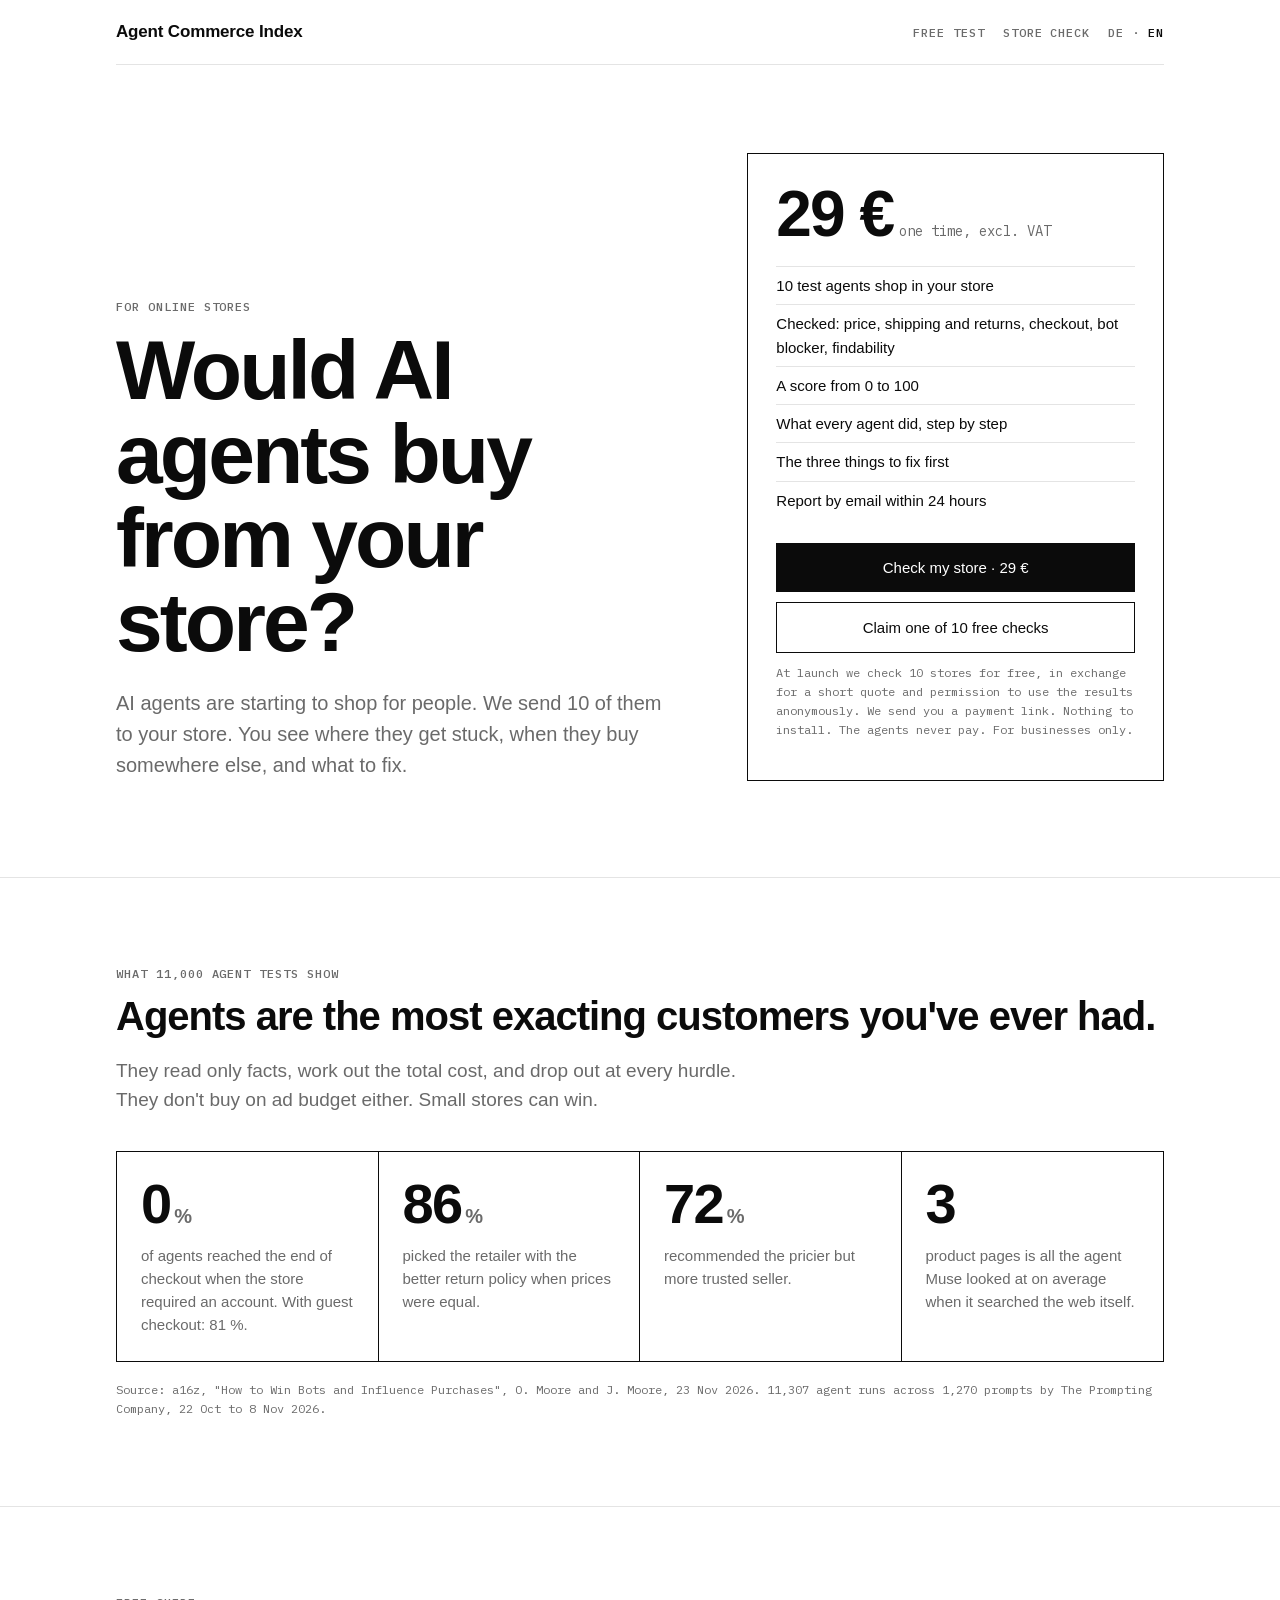
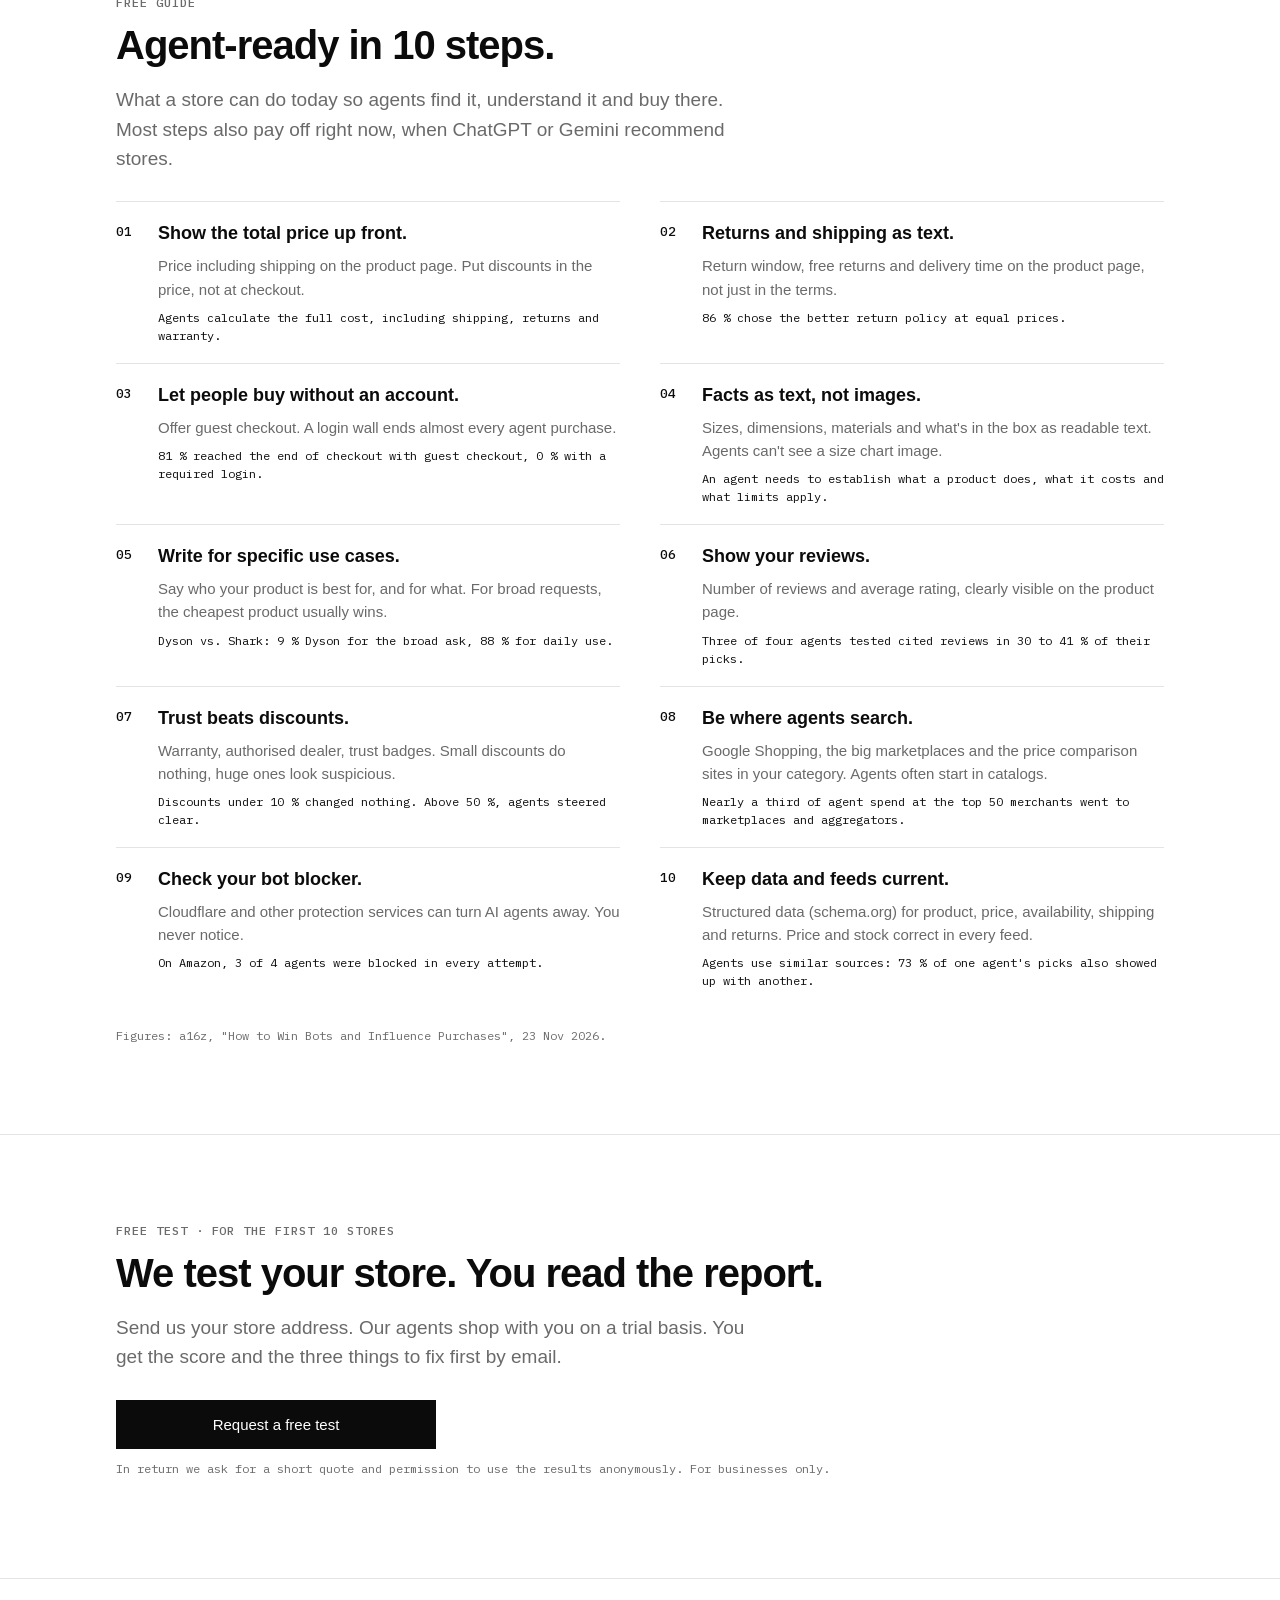
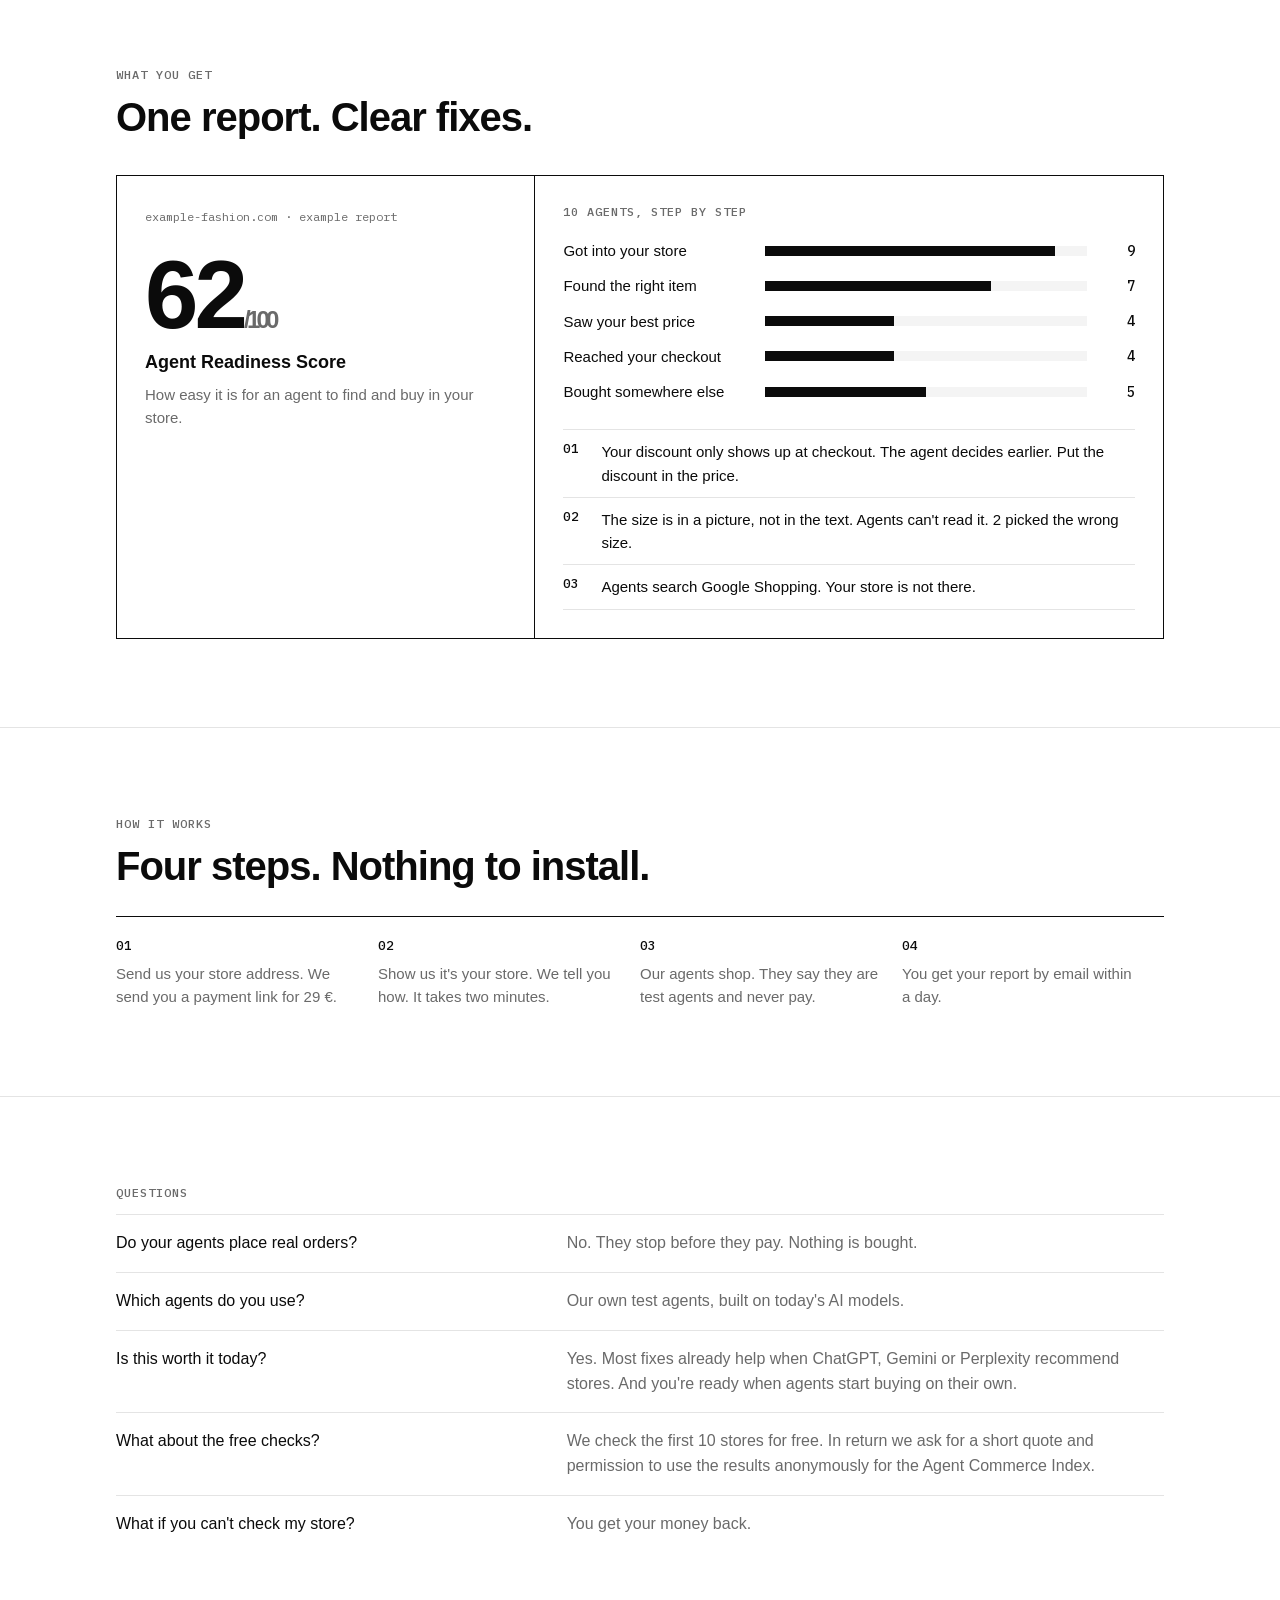
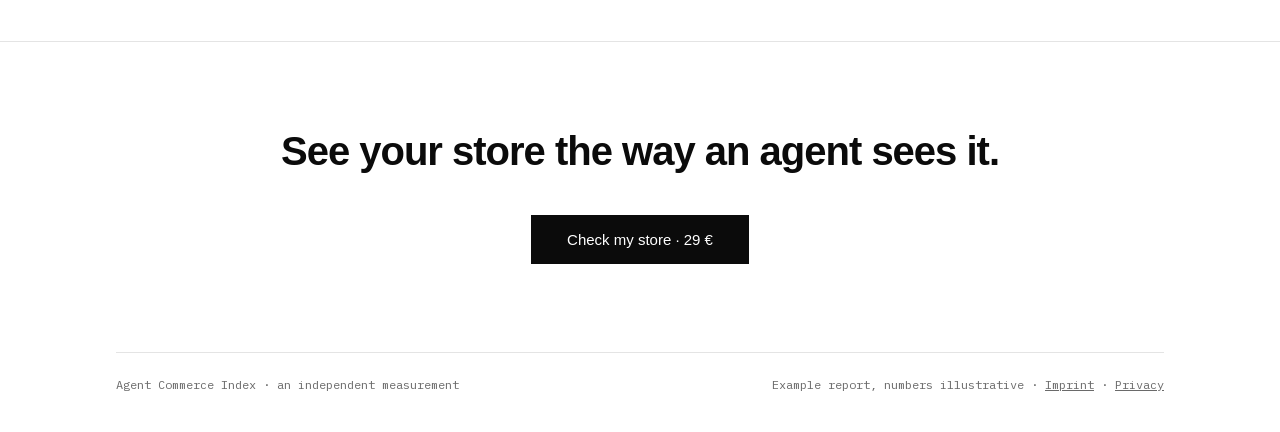
==== commit de85e963: "Replace self-test with free test by email Co-Authored-By: Claude Opus 5.5 <noreply@anthropic.com>" ====
--- a/index.html
+++ b/index.html
@@ -4,7 +4,7 @@
 <meta charset="utf-8">
 <meta name="viewport" content="width=device-width,initial-scale=1">
 <title>Agent Commerce Index · Store check for online stores</title>
-<meta name="description" content="Would AI agents buy from your store? Free self-test, 10 steps to an agent-ready store, and the store check with 10 test agents.">
+<meta name="description" content="Would AI agents buy from your store? Free test, 10 steps to an agent-ready store, and the store check with 10 test agents.">
 <link rel="canonical" href="https://agentcommerceindex.com/">
 <link rel="alternate" hreflang="de" href="https://agentcommerceindex.com/de/">
 <link rel="alternate" hreflang="en" href="https://agentcommerceindex.com/">
@@ -15,7 +15,7 @@
 <div class="wrap">
 <header>
   <a class="logo" href="./">Agent Commerce Index</a>
-  <nav class="nav label" style="margin:0"><a class="sec" href="#self-test">Self-test</a><a class="sec" href="#check">Store check</a><span><a href="de/" hreflang="de" lang="de">DE</a> · <a href="./" aria-current="page">EN</a></span></nav>
+  <nav class="nav label" style="margin:0"><a class="sec" href="#free-test">Free test</a><a class="sec" href="#check">Store check</a><span><a href="de/" hreflang="de" lang="de">DE</a> · <a href="./" aria-current="page">EN</a></span></nav>
 </header>
 
 <div class="hero" id="check">
@@ -77,44 +77,13 @@
 </div>
 </section>
 
-<section id="self-test">
+<section id="free-test">
 <div class="wrap">
-  <p class="label">Self-test · 2 minutes · free</p>
-  <h2>How agent-ready is your store?</h2>
-  <p class="lead">10 questions, then your score and the three things to fix first. Your answers stay in your browser.</p>
-  <form id="quiz" class="quiz" novalidate
-    data-missing="{n} question(s) left."
-    data-high="Solid base. Only a real test shows whether agents actually buy from you."
-    data-mid="Agents find you but lose the thread along the way. A few fixes go a long way."
-    data-low="Agents have a hard time in your store right now. The good news: the most important fixes are usually quick."
-    data-none="Nothing obvious. Now a real test with agents is worth it.">
-    <fieldset data-fix="Show the total price including shipping on the product page, put discounts in the price."><legend><b>01</b>Is the price including shipping visible on the product page?</legend><div class="opts"><label><input type="radio" name="q1" value="2">Yes</label><label><input type="radio" name="q1" value="1">Partly</label><label><input type="radio" name="q1" value="0">No / don't know</label></div></fieldset>
-    <fieldset data-fix="Put return window, return costs and delivery time as text on the product page."><legend><b>02</b>Are returns and delivery time on the product page as text?</legend><div class="opts"><label><input type="radio" name="q2" value="2">Yes</label><label><input type="radio" name="q2" value="1">Partly</label><label><input type="radio" name="q2" value="0">No / don't know</label></div></fieldset>
-    <fieldset data-fix="Add guest checkout. With a required login, no agent gets through checkout."><legend><b>03</b>Can people order without an account?</legend><div class="opts"><label><input type="radio" name="q3" value="2">Yes</label><label><input type="radio" name="q3" value="1">Partly</label><label><input type="radio" name="q3" value="0">No / don't know</label></div></fieldset>
-    <fieldset data-fix="Put sizes, dimensions and materials in text instead of images."><legend><b>04</b>Are sizes, dimensions and materials in text, not only in images?</legend><div class="opts"><label><input type="radio" name="q4" value="2">Yes</label><label><input type="radio" name="q4" value="1">Partly</label><label><input type="radio" name="q4" value="0">No / don't know</label></div></fieldset>
-    <fieldset data-fix="Write product copy for specific use cases and audiences."><legend><b>05</b>Does your product copy say who the product is best for, and for what?</legend><div class="opts"><label><input type="radio" name="q5" value="2">Yes</label><label><input type="radio" name="q5" value="1">Partly</label><label><input type="radio" name="q5" value="0">No / don't know</label></div></fieldset>
-    <fieldset data-fix="Show number of reviews and average rating on the product page."><legend><b>06</b>Do your product pages show the number of reviews and average rating?</legend><div class="opts"><label><input type="radio" name="q6" value="2">Yes</label><label><input type="radio" name="q6" value="1">Partly</label><label><input type="radio" name="q6" value="0">No / don't know</label></div></fieldset>
-    <fieldset data-fix="Make trust visible: warranty, badges, authorised dealer status."><legend><b>07</b>Are warranty, trust badges or dealer status clearly visible?</legend><div class="opts"><label><input type="radio" name="q7" value="2">Yes</label><label><input type="radio" name="q7" value="1">Partly</label><label><input type="radio" name="q7" value="0">No / don't know</label></div></fieldset>
-    <fieldset data-fix="Get into Google Shopping and the key marketplaces and price comparison sites in your category."><legend><b>08</b>Are your products on Google Shopping, marketplaces or price comparison sites?</legend><div class="opts"><label><input type="radio" name="q8" value="2">Yes</label><label><input type="radio" name="q8" value="1">Partly</label><label><input type="radio" name="q8" value="0">No / don't know</label></div></fieldset>
-    <fieldset data-fix="Check your bot blocker: are AI agents being turned away?"><legend><b>09</b>Do you know whether your bot protection (e.g. Cloudflare) lets AI agents through?</legend><div class="opts"><label><input type="radio" name="q9" value="2">Yes, they get through</label><label><input type="radio" name="q9" value="1">Partly</label><label><input type="radio" name="q9" value="0">No / don't know</label></div></fieldset>
-    <fieldset data-fix="Add structured data (schema.org) and keep your feeds current."><legend><b>10</b>Does your store have structured data (schema.org) and current product feeds?</legend><div class="opts"><label><input type="radio" name="q10" value="2">Yes</label><label><input type="radio" name="q10" value="1">Partly</label><label><input type="radio" name="q10" value="0">No / don't know</label></div></fieldset>
-    <button class="btn" type="submit">Get my score</button>
-    <p class="hint" aria-live="polite"></p>
-  </form>
-  <div id="quiz-result" class="result" hidden>
-    <div class="score">
-      <span class="u">Your self-test</span>
-      <div class="v" data-out="score">0<small>/100</small></div>
-      <h3>Agent Readiness Score</h3>
-      <p data-out="verdict"></p>
-    </div>
-    <div class="fixes">
-      <h4 class="label">Fix first</h4>
-      <ol data-out="fixes"></ol>
-      <a class="btn" href="mailto:hello@agentcommerceindex.com?subject=Store%20check%20after%20self-test&amp;body=Store%20URL%3A%20">Test with real agents · 29 €</a>
-      <p class="fine">The self-test is based on your answers. The store check shows what agents actually do.</p>
-    </div>
-  </div>
+  <p class="label">Free test · for the first 10 stores</p>
+  <h2>We test your store. You read the report.</h2>
+  <p class="lead">Send us your store address. Our agents shop with you on a trial basis. You get the score and the three things to fix first by email.</p>
+  <div style="max-width:320px;margin-top:28px"><a class="btn" href="mailto:hello@agentcommerceindex.com?subject=Free%20store%20check%20(launch)&amp;body=Store%20URL%3A%20">Request a free test</a></div>
+  <p class="fine">In return we ask for a short quote and permission to use the results anonymously. For businesses only.</p>
 </div>
 </section>
 
@@ -178,6 +147,5 @@
 </section>
 
 <div class="wrap"><footer><span>Agent Commerce Index · an independent measurement</span><span>Example report, numbers illustrative · <a href="impressum.html">Imprint</a> · <a href="datenschutz.html">Privacy</a></span></footer></div>
-<script src="assets/quiz.js"></script>
 </body>
 </html>
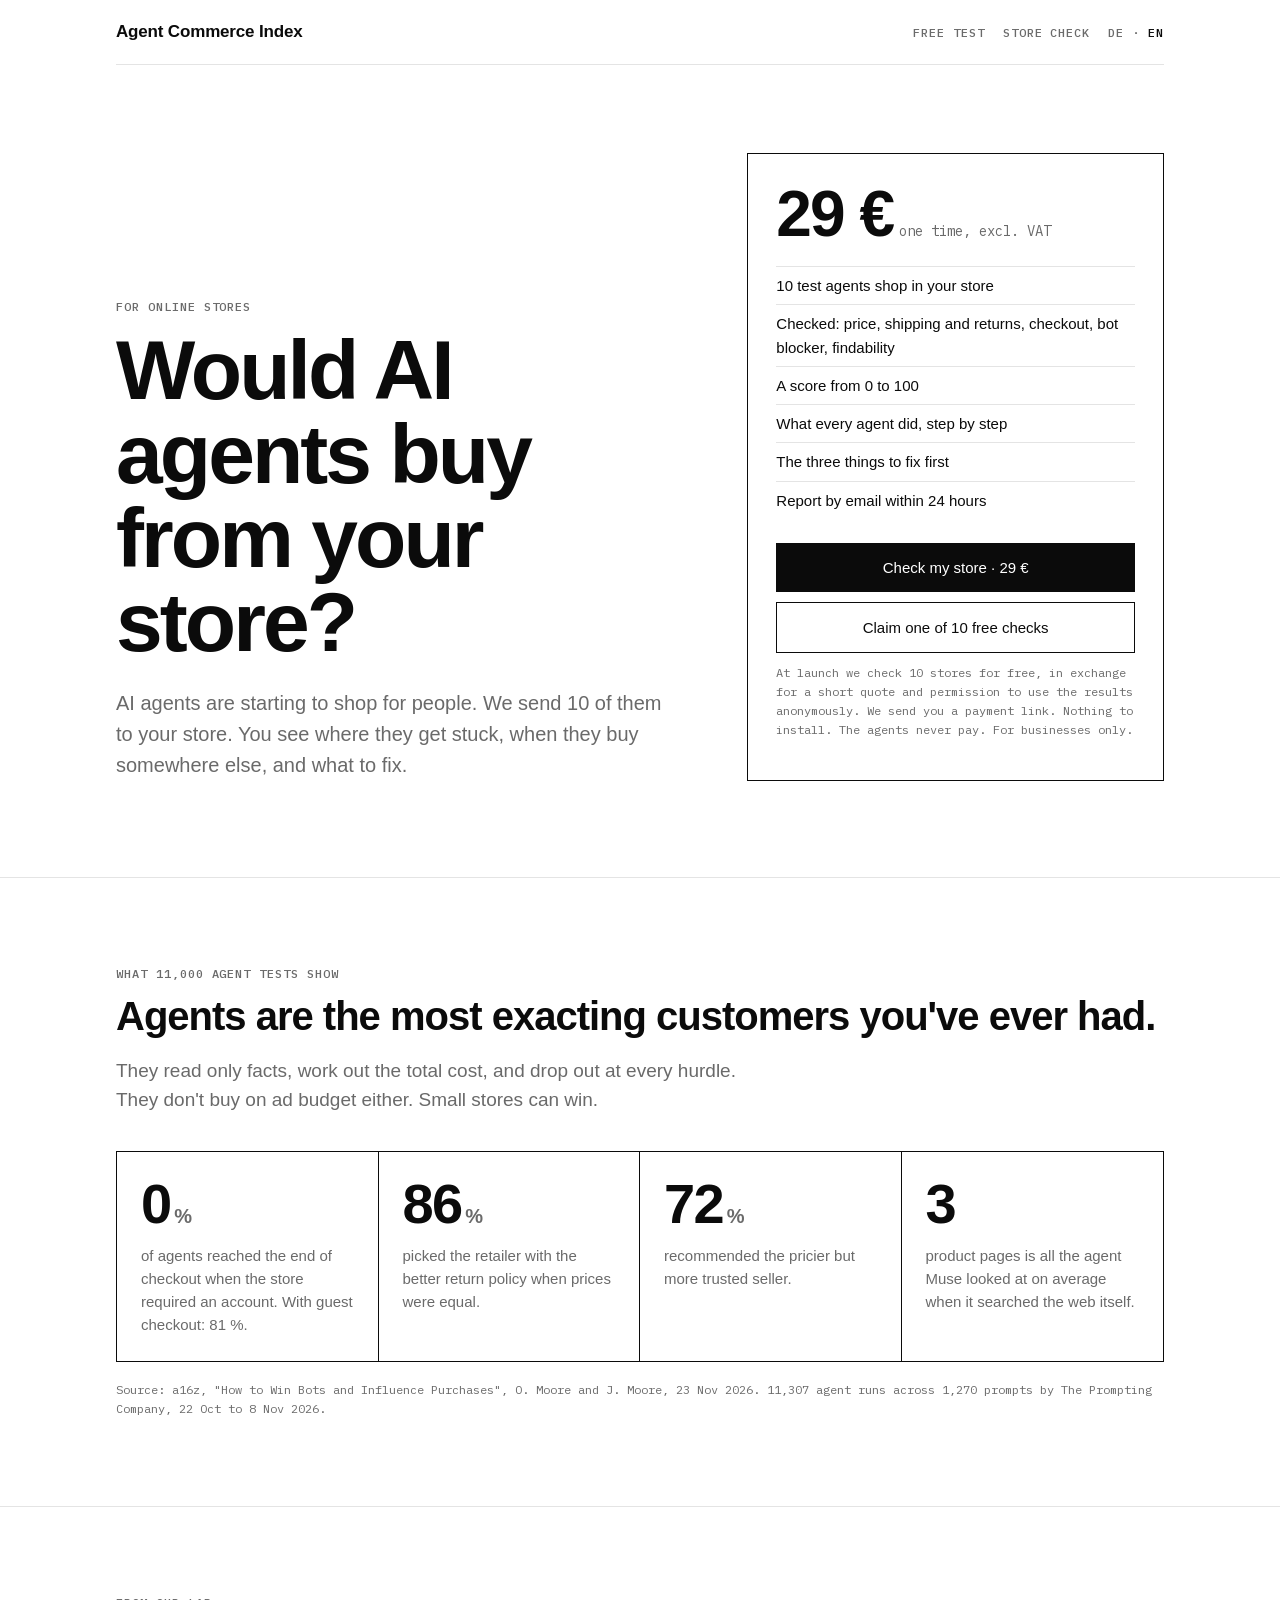
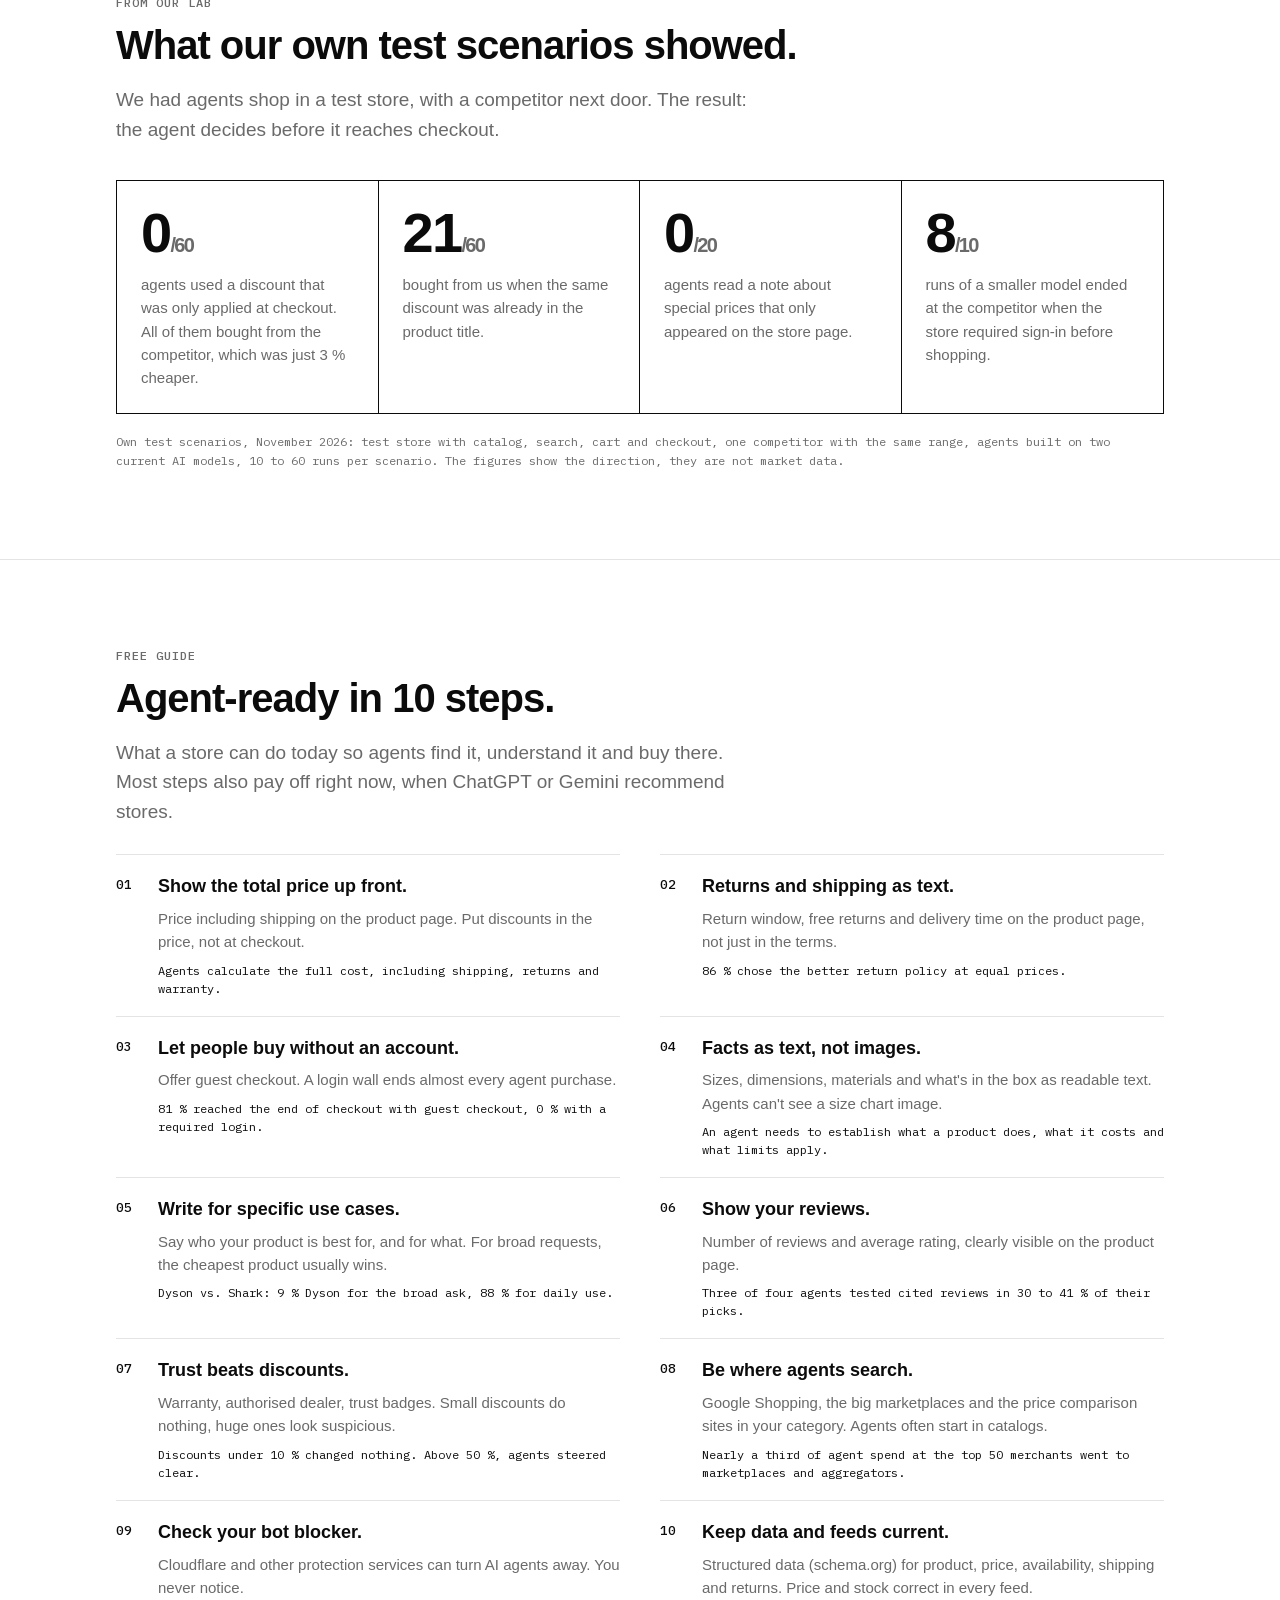
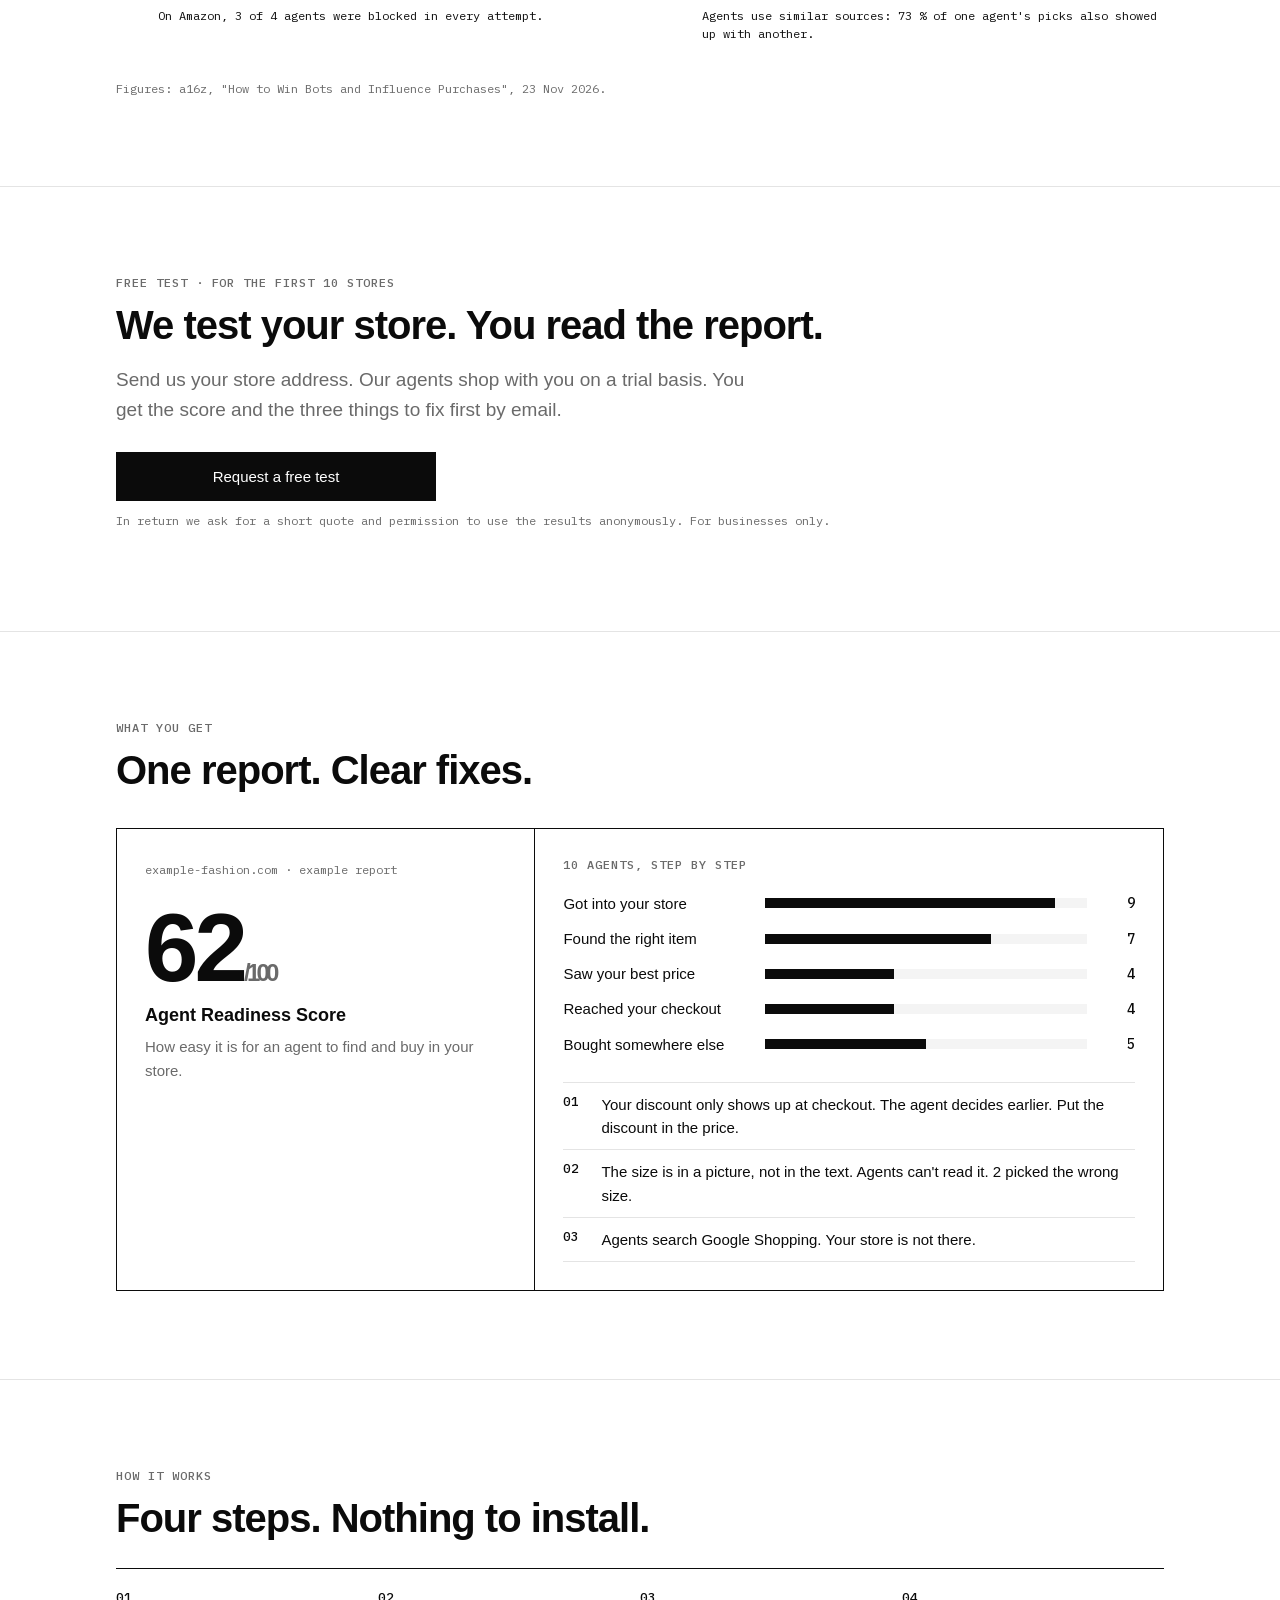
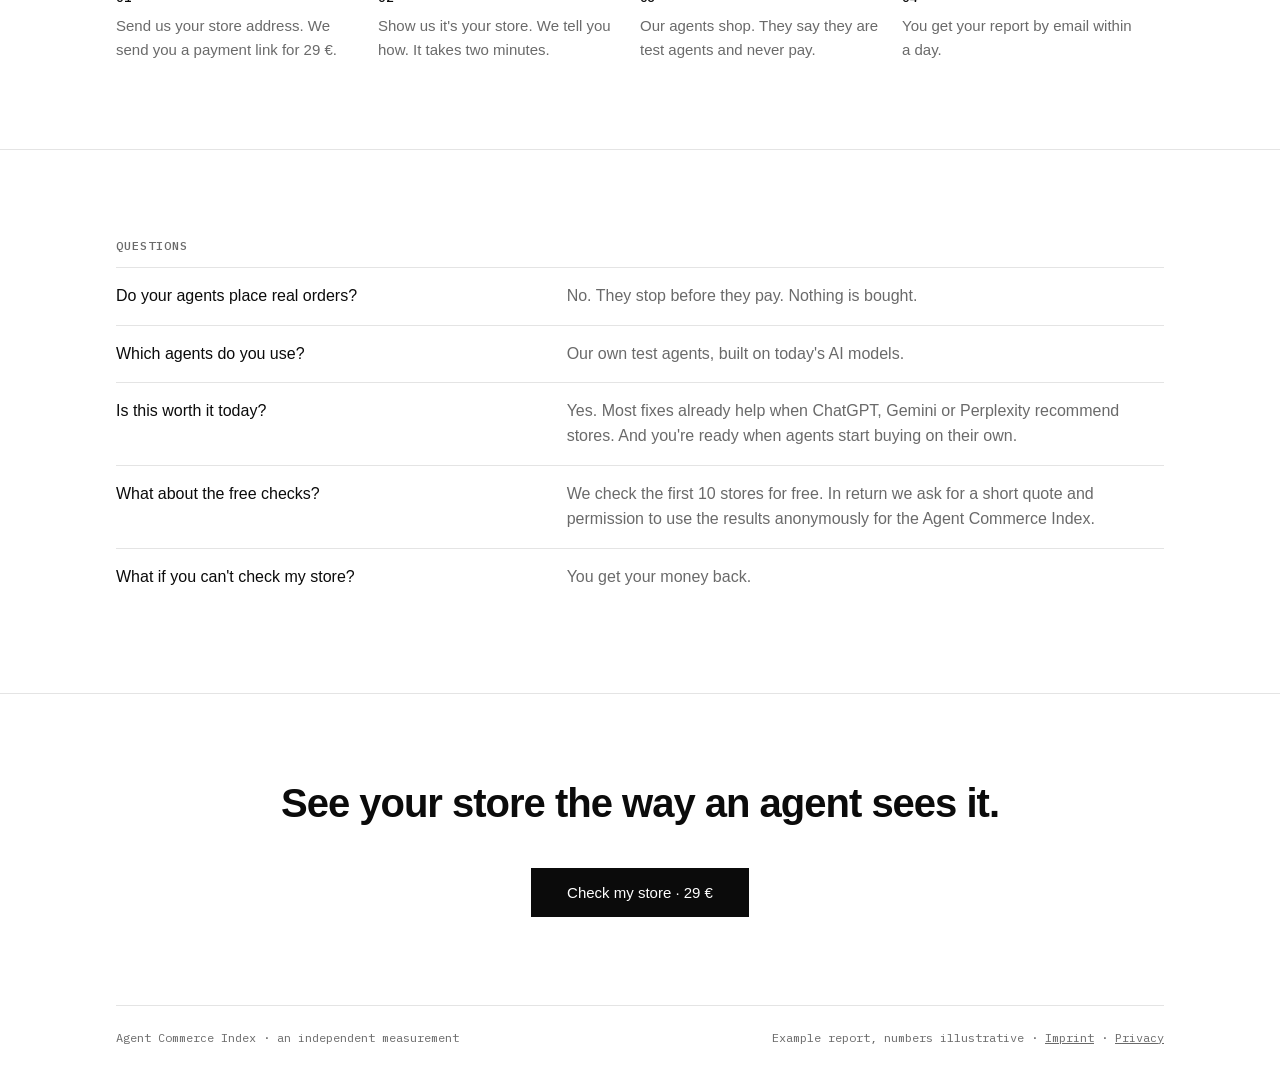
==== commit 73e77daf: "Add own lab figures section Co-Authored-By: Claude Opus 5.5 <noreply@anthropic.com>" ====
--- a/index.html
+++ b/index.html
@@ -53,6 +53,20 @@
     <div><div class="v">3</div><p>product pages is all the agent Muse looked at on average when it searched the web itself.</p></div>
   </div>
   <p class="src">Source: a16z, "How to Win Bots and Influence Purchases", O. Moore and J. Moore, 23 Nov 2026. 11,307 agent runs across 1,270 prompts by The Prompting Company, 22 Oct to 8 Nov 2026.</p>
+</div>
+</section>
+<section>
+<div class="wrap">
+  <p class="label">From our lab</p>
+  <h2>What our own test scenarios showed.</h2>
+  <p class="lead">We had agents shop in a test store, with a competitor next door. The result: the agent decides before it reaches checkout.</p>
+  <div class="stats">
+    <div><div class="v">0<small>/60</small></div><p>agents used a discount that was only applied at checkout. All of them bought from the competitor, which was just 3 % cheaper.</p></div>
+    <div><div class="v">21<small>/60</small></div><p>bought from us when the same discount was already in the product title.</p></div>
+    <div><div class="v">0<small>/20</small></div><p>agents read a note about special prices that only appeared on the store page.</p></div>
+    <div><div class="v">8<small>/10</small></div><p>runs of a smaller model ended at the competitor when the store required sign-in before shopping.</p></div>
+  </div>
+  <p class="src">Own test scenarios, November 2026: test store with catalog, search, cart and checkout, one competitor with the same range, agents built on two current AI models, 10 to 60 runs per scenario. The figures show the direction, they are not market data.</p>
 </div>
 </section>
 
